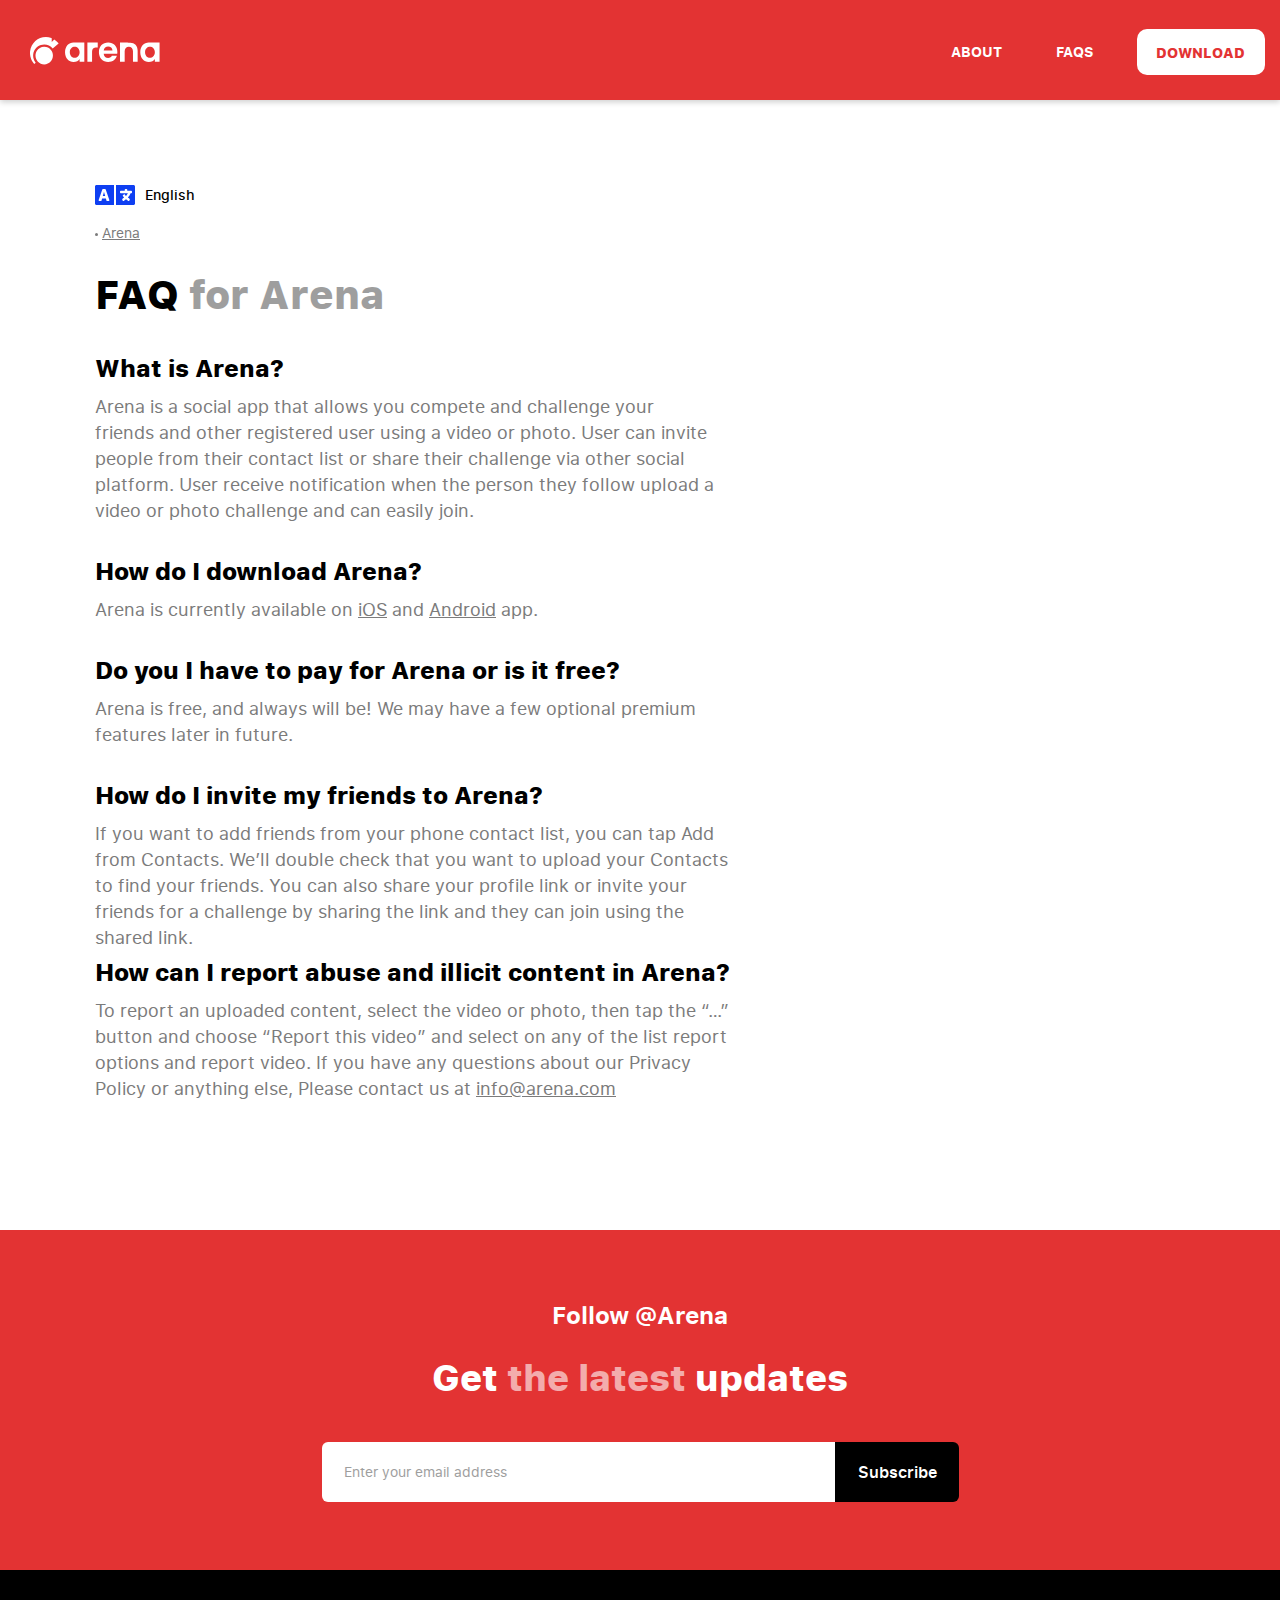
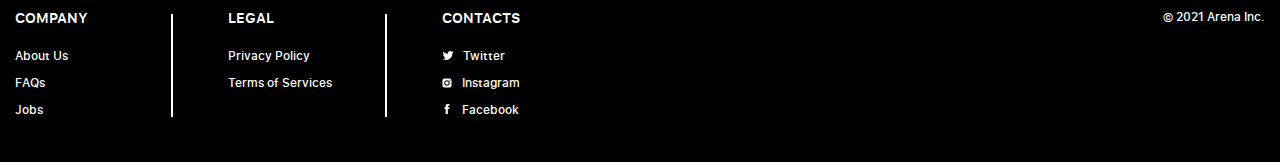
==== faqs_arena.html @ 38d225da "first commit" ====
<!doctype html>
<html lang="en-US">
<head>

	<meta charset="utf-8">
	<meta http-equiv="X-UA-Compatible" content="IE=edge">
	<meta name="viewport" content="width=device-width, initial-scale=1, shrink-to-fit=no">
    <title>FAQs | arena</title>
    
	<link rel="icon" type="image/jpg" href="images/logo.svg">
	<link href="css/bootstrap.css" rel="stylesheet" type="text/css">
	<link rel="stylesheet" href="https://maxcdn.bootstrapcdn.com/font-awesome/4.6.1/css/font-awesome.min.css">
	<link href="fonts/site-fonts/fontstyle.css" rel="stylesheet" type="text/css">
	<link href="css/style.css" rel="stylesheet" type="text/css">

	<!-- HTML5 Shim and Respond.js IE8 support of HTML5 elements and media queries -->
	<!-- WARNING: Respond.js doesn't work if you view the page via file://-->
  	<!--[if lt IE 9]>
  	<script src="https://oss.maxcdn.com/html5shiv/3.7.2/html5shiv.min.js"></script>
  	<script src="https://oss.maxcdn.com/respond/1.4.2/respond.min.js"></script>
  	<![endif]-->
    
</head>
  
  <body data-spy="scroll" data-target="#spy">
   <div class="home_page_wrapper about_arena_page_wrapper"> 
	<header>
        <div id="myHeader">  
        <div class="main_menubar">  
          <div class="container-fluid main_menubar_con"> 
            <div class="col-lg-2 col-md-2 col-sm-2 col-xs-12 logo_con">
				<a href="index.html" class="logo"></a>
            </div> 
              <div class="col-lg-4 col-md-4 col-sm-2 hidden-xs navbar_second_column_con text-center">
                 <ul class="main_menu">  
                <ul class="navbar-nav navbar-nav-explore">            
                  <li class="dropdown">
                  </li>
                </ul>   
                <ul class="navbar-nav navbar-nav-rankings">            
                  <li class="dropdown">
                    <ul class="dropdown-menu">  
                    </ul>
                  </li>
                </ul>  
              </ul>        
           </div> 
           <div class="col-lg-6 col-md-6 col-sm-8 hidden-xs navbar_third_column_con text-right">
             <ul class="main_menu"> 	 
              <li class="main_menu_sign_in_up_con">
                 <a href="about_arena.html" class="navbar_sign_in_btn">ABOUT</a>
              </li> 	 
              <li class="main_menu_sign_in_up_con">
                 <a href="faqs_arena.html" class="navbar_sign_in_btn">FAQS</a>
              </li>  
              <li class="main_menu_sign_in_up_con">
                 <a onclick="location.href='index.html#the_app_you_need_con'" href="#!" class="navbar_sign_up_btn"><button type="button">DOWNLOAD</button></a> 
              </li> 
            </ul>        
          </div>   
        </div>
       <div class="visible-xs mobile_menu">
         <div class="proj-menu-collapsed">
			 <div class="proj-bar">
				<a class="proj-menu-toggle"></a>
			 </div>
           <nav class="xsnavlist">
			<ul>  
              <div class="mobile_view_list_con">       
                <div class="mobile_view_list_with_no_dropdown_con"></div>  
                  <div class="mobile_view_list_with_no_dropdown_con" id="mobile_view_list_with_no_dropdown_get_log"> 
                     <li class="mobile_view_list_items"><a href="about_arena.html">ABOUT</a></li>  
                     <li class="mobile_view_list_items"><a href="faqs_arena.html">FAQS</a></li>  
                     <li class="mobile_view_list_items"><a onclick="location.href='index.html#the_app_you_need_con'" href="#!">DOWNLOAD</a></li>  
                  </div>   
                </div>
			  </ul>
		    </nav>
          </div>
         </div>
       </div>	    
     </div>
   </header>
          
    <section> 
       <div class="container faqs_con text-left"> 
		    <div class="creatfaqs_languages dropdown">     
               <div class="faqs_languages container">
                 <div class="faqs_languages_dropdown">
                  <img src="images/faqs-language-icon.svg" class="faqs_languages_caption">
                   <div class="faqs_languages_caption">English</div>
                   <div class="faqs_languages_list">
                     <div class="faqs_languages_item">English</div>
                     <div class="faqs_languages_item">Deutsch</div>
                     <div class="faqs_languages_item">Español</div>
                     <div class="faqs_languages_item">Français</div>
                     <div class="faqs_languages_item">Рyсский</div>
                     <div class="faqs_languages_item">Italiano</div>
                     <div class="faqs_languages_item">Português</div>
                   </div>
                 </div>
               </div>
            </div>  
		  <br><br> 
		 <a href="index.html" class="faqs_arena_text"><h6>Arena</h6></a> 
		 <h2>FAQ <span>for Arena</span></h2> 
		 <h3>What is Arena?</h3>
		 <h4>Arena is a social app that allows you compete and challenge your friends and other registered user using a video or photo. User can invite people from their contact list or share their challenge via other social platform. User receive notification when the person they follow upload a video or photo challenge and can easily join.</h4>
		 <h3>How do I download Arena?</h3>
		 <h4>Arena is currently available on <a href="#!">iOS</a> and <a href="#!">Android</a> app.</h4>
		 <h3>Do you I have to pay for Arena or is it free?</h3>
		 <h4>Arena is free, and always will be! We may have a few optional premium features later in future.</h4>
		 <h3>How do I invite my friends to Arena?</h3>
		 <h4>If you want to add friends from your phone contact list, you can tap Add from Contacts. We’ll double check that you want to upload your Contacts to find your friends. You can also share your profile link or invite your friends for a challenge by sharing the link and they can join using the shared link.</h4>
		 <h3>How can I report abuse and illicit content in Arena?</h3>
		 <h4>To report an uploaded content, select the video or photo, then tap the “…” button and choose “Report this video” and select on any of the list report options and report video. If you have any questions about our Privacy Policy or anything else, Please contact us at <a href="mailto:info@arena.com" target="_blank">info@arena.com</a></h4> 
      </div> 	 
   </section>  
	   
   <section> 
	  <div class="get_the_latest_main_con text-center">
		 <h4>Follow <a href="#!">@Arena</a></h4>
         <h2>Get <span>the latest</span> updates</h2>  
         <div class="hero">
           <div class="hero-inner"> 
             <div class="hero-text">
               <form class="hero-form">
                 <div class="hero-form-input">
                   <input class="hero-email-input" type="email" , placeholder="Enter your email address" required>
                   <input class="hero-form-submit" type="submit" , value="Subscribe">
                 </div>
               </form>
             </div> 
           </div>
         </div>	  
	  </div> 
    </section>
	    
	<footer>
       <div class="container-fluid footer_main_con">  
		  <div class="footer_sub_con1 col-lg-2 col-md-2 col-sm-2 col-xs-4">  
		      <h4>COMPANY</h4>     
              <ul>
                <li><a href="about_arena.html">About Us</a></li>
                <li><a href="faqs_arena.html">FAQs</a></li> 
                <li><a href="#!">Jobs</a></li> 
              </ul>  
          </div>
          <div class="footer_sub_con2 col-lg-2 col-md-2 col-sm-2 col-xs-4"> 
            <h4>LEGAL</h4> 
            <ul>
              <li><a href="#!">Privacy Policy</a></li>
              <li><a href="#!">Terms of Services</a></li>
            </ul>  
          </div>
          <div class="footer_sub_con3 col-lg-2 col-md-2 col-sm-2 col-xs-4"> 
            <h4>CONTACTS</h4>
            <ul>
              <li><a href="#!"><img src="images/footer-twitter-icon.svg"> Twitter</a></li>
              <li><a href="#!"><img src="images/footer-instagram-icon.svg">Instagram</a></li>
              <li><a href="#!"><img src="images/footer-facebook-icon.svg">Facebook</a></li>
            </ul>  
          </div>
          <div class="footer_sub_con4 col-lg-6 col-md-6 col-sm-6 col-xs-12"> 
            <h4>© 2021 Arena Inc.</h4>
          </div>
        </div>
      </footer> 
        
    </div>
    

	      <script src="js/jquery-1.11.1.min.js"></script>
	      <script src="js/bootstrap.min.js"></script>
          <script src="js/slick.min.js"></script>
	     
	  
	      <script type="text/javascript">
			  /*MOBILE VIEW MENU NAVBAR*/
			  
		          $(document).ready(function(){
			          $(function() {
				          var header = $(".main_menubar");
				          $(window).scroll(function() {
					          var scroll = $(window).scrollTop();
					          if (scroll >= 1) {
						          header.addClass("active");
					          } else {
						          header.removeClass("active");
					          }
				          });
			          });
			          $('body').scrollspy({ target: '#spy', offset:80});

			          $('.down_link').click(function(e){
				          e.preventDefault();
				          var anchor = $(this);
				          $('html, body').stop().animate({
					          scrollTop: $(anchor.attr('href')).offset().top-60
				          }, 600);
			          });
			          $('.push_link .close_push').click(function(e){
				          e.preventDefault();
				          $('.push_install').slideUp(0);
				          $('.head_contents').addClass('push_none');
			          });
			          $('.view_full').click(function(e){
				          e.preventDefault();
				          $('body').parent().addClass('active_web');
			          });
			          $(".proj-menu-toggle").click(function() {
				          $('.proj-menu-collapsed').toggleClass("proj-menu-expanded");
			          });
			          $('.mobile_menu li a[href*=#]:not([href=#])').click(function(e){
				          e.preventDefault();
				          $('.proj-menu-collapsed').removeClass("proj-menu-expanded");
				          $('.mobile_menu li').removeClass('active');
				          $(this).parent().addClass('active');
				          var var_href = $(this).attr('href');
				          var anchor = $(this);

			          });
			          $('.tab_heads li a.last').click(function(e){
				          e.preventDefault();
				          $('.tab_heads li a.first').trigger('click');
			          });
			          $('.tab_heads li a.comm').click(function(e){
				          e.preventDefault();
				          $('.tab_heads li, .tab_content_in').removeClass('active');
				          $(this).parent().addClass('active');
				          var var_href = $(this).attr('href');
				          var var_link = $(this).data('link');
				          $(var_link).addClass('active');
				          var anchor = $(this);
				          $('html, body').stop().animate({
					          scrollTop: $(anchor.attr('href')).offset().top-60
				          }, 600);
			          });
		          });
	         </script>
         
      
             <script>
               /*LANDING BODY PAGES SLIDE*/
    
                 $(function() {
                  $('a[href*=#]').on('click', function(e) {
                    e.preventDefault();
                    $('html, body').animate({ scrollTop: $($(this).attr('href')).offset().top}, 600, 'linear');
                  });
                });
             </script>       
	   
	  
	         <script>
			    /*TRACK LIVE IN EVENTS*/
			   
                window.onscroll = function() {myFunction()};
                var header = document.getElementById("myHeader");
                var sticky = header.offsetTop;

                function myFunction() {
                  if (window.pageYOffset > sticky) {
                    header.classList.add("sticky");
                  } else {
                    header.classList.remove("sticky");
                  }
                }
             </script>
    
	  
	         <script>
				/*NAVBAR ADD OR REMOVE ACTIVE CLASSES*/
				 
                  // remove all .active classes when clicked anywhere
                  hide = true;
                  $('body').on("click", function () {
                      if (hide) $('.dropdown,.dropdown-toggle_arrow_icon').removeClass('active');
                      hide = true;
                  });

                  // add and remove .active
                  $('body').on('click', '.dropdown,.dropdown-toggle_arrow_icon', function () {

                      var self = $(this);

                      if (self.hasClass('active')) {
                          $('.dropdown,.dropdown-toggle_arrow_icon').removeClass('active');
                          return true;
                      }

                      $('.dropdown,.dropdown-toggle_arrow_icon').removeClass('active');

                      self.toggleClass('active');
                      hide = false;
                  });
	         </script>
	   
	  
	  
	         <script>
		         /*NAVBAR DROPDOWN CONTENTS REMAINS VISIBLE AFTER CLICKED-ON*/
		  
		         $('.dropdown-menu li').on('click', false);

                 $('.dropdown-menu li a').click(function(event){
                     event.stopPropagation();
                 });
	         </script> 
	   
     
             <script>
                 /*FAQS LANGUAGES DROPDOWN*/
      
                 $(function() {
  
               $('.faqs_languages_dropdown >   .faqs_languages_caption').on('click', function() {
                      $(this).parent().toggleClass('open');
                    });
  
                    $('.faqs_languages_dropdown > .faqs_languages_list >   .faqs_languages_item').on('click', function() {
                      $('.faqs_languages_dropdown > .faqs_languages_list >   .faqs_languages_item').removeClass('selected');
                      $(this).addClass('selected').parent().parent().removeClass  ('open').children('.faqs_languages_caption').text(   $(this).text() );
                    });
  
                    $(document).on('keyup', function(evt) {
                      if ( (evt.keyCode || evt.which) === 27 ) {
                        $('.faqs_languages_dropdown').removeClass('open');
                      }
                    });
  
                    $(document).on('click', function(evt) {
                      if ( $(evt.target).closest(".faqs_languages_dropdown >   .faqs_languages_caption").length === 0 ) {
                        $('.faqs_languages_dropdown').removeClass('open');
                      }
                    });
  
                  }); 
              </script>      
     
  
  </body>
</html>
---- css/style.css ----
@font-face{
  font-family: 'SFProText';
  font-style:  normal;
  font-weight: 900;
  src: url("../fonts/sf-pro-text-heavy.woff2") format("woff2"),
       url("../fonts/sf-pro-text-heavy.woff") format("woff");
}

@font-face{
  font-family: 'SFProText';
  font-style:  normal;
  font-weight: bold;
  src: url("../fonts/sf-pro-text-bold.woff2") format("woff2"),
       url("../fonts/sf-pro-text-bold.woff") format("woff");
}

@font-face{
  font-family: 'SFProText';
  font-style:  normal;
  font-weight: 600;
  src: url("../fonts/sf-pro-text-semibold.woff2") format("woff2"),
       url("../fonts/sf-pro-text-semibold.woff") format("woff");
}

@font-face{
  font-family: 'SFProText';
  font-style:  normal;
  font-weight: normal;
  src: url("../fonts/sf-pro-text-regular.woff2") format("woff2"),
       url("../fonts/sf-pro-text-regular.woff") format("woff");
}

@font-face{
  font-family: 'SFProText';
  font-style:  normal;
  font-weight: 500;
  src: url("../fonts/sf-pro-text-medium.woff2") format("woff2"),
       url("../fonts/sf-pro-text-medium.woff") format("woff");
}


html, body{
  height: 100%;
  width: 100%;
  box-sizing: border-box;
}
.home_page_wrapper{
  overflow-x: hidden!important
}

::-webkit-selection {
  background-color:#000000;
  color:#ffffff;
}
::-ms-selection {
  background-color:#000000;
  color:#ffffff;
}
::-o-selection {
  background-color:#000000;
  color:#ffffff;
}
::-moz-selection {
  background-color:#000000;
  color:#ffffff;
}
::selection {
  background-color:#000000;
  color:#ffffff;
}


a, a:hover, a:focus {
  -webkit-text-decoration:none;
  -moz-text-decoration:none;
  -ms-text-decoration:none;
  -o-text-decoration:none;
  text-decoration:none;
  color:inherit;
}

button:focus, a:focus, .btn-primary:focus, .btn:active, .btn:active:focus {
  outline: none;
}

a.btn {
  display: inline-block;
  vertical-align: top;
}

header{
  position:relative;
  width: 100%;
  top: 0px;
  z-index: 999;
}

*:focus {
  outline: 0;
}

select, option, input, textarea{
  -webkit-appearance: none;
  -moz-appearance: none;
  -ms-appearance: none;
  -o-appearance: none;
  appearance: none;
}
@media (max-width:991px){
select, option, input, textarea, input::placeholder, input:focus{
  font-size: 16px!important;
}
}
 
.sticky {
  position: fixed;
  top: 0;
  width: 100%;
}

.navbar_maricon_com_is_open{
  width:100%!important;
  background-color: #2b5468; 
  margin-top:-10p;
  padding-top:10px;
  padding-bottom: 10px;
  padding-left: 15px;
  padding-right:15px;
  margin-left: auto!important;
  margin-right: auto!important;
  overflow: hidden!important;
}

.navbar_maricon_com_is_open h4{
  font-family: BRFirma;
  font-size: 10px;
  font-weight: bold;
  font-stretch: normal;
  font-style: normal;
  line-height: normal;
  letter-spacing: normal;
  color: #ffffff;
  text-align: center;
  margin-top: 0;
  margin-bottom: 0;
}

.navbar_maricon_com_is_open span{
  font-family: BRFirma;
  font-size: 10px;
  font-weight: bold;
  font-stretch: normal;
  font-style: normal;
  line-height: normal;
  letter-spacing: normal;
  text-align: center;
  color: #ffffff;
  padding: 4px;
  -webkit-border-radius: 3px;
  -moz-border-radius: 3px;
  -ms-border-radius: 3px;
  -o-border-radius: 3px;
  border-radius: 3px;
  background-color: #13bff4;
  margin-right:11px
}

.navbar_maricon_com_is_open a{
  font-family: BRFirma;
  font-size: 10px;
  font-weight: normal;
  font-stretch: normal;
  font-style: normal;
  line-height: normal;
  letter-spacing: normal;
  color: #ffffff;
  margin-left:10px;
  margin-right:7px;
}
.navbar_maricon_com_is_open img{
  margin-left:7px;
  margin-bottom:3px
}

.main_menubar{
  position:absolute;
  width: 100%; 
  height: 100px;
  padding: 27px 0 27px 0;
  -webkit-box-shadow: 0 2px 6px 0 rgba(0, 0, 0, 0.2);
  -moz-box-shadow: 0 2px 6px 0 rgba(0, 0, 0, 0.2);
  -ms-box-shadow: 0 2px 6px 0 rgba(0, 0, 0, 0.2);
  -o-box-shadow: 0 2px 6px 0 rgba(0, 0, 0, 0.2);
  box-shadow: 0 2px 6px 0 rgba(0, 0, 0, 0.2);
  background-color: #e33333;
  z-index: 99999!important
}

@media (min-width:1300px){
.main_menubar{
padding: 27px 60px 27px 60px;
}  
}

@media (max-width:767px){
.main_menubar{
  position:;
  height:65px;
  padding:11px 0 0 0;
}  
}

.main_menubar.active{
}

.main_menubar_con{
}

.main_menu > li {
  display:inline-block;
  vertical-align: middle;
}

.main_menu > li > a {
  display: inline-block;
  margin-left:50px;
  margin-top:2px;
  margin-right: 
}

@media (max-width:991px){
.main_menu > li > a {
  margin-left:14px;
}
}

.main_menu > li.active > a,
.main_menu > li > a:hover {
}

.active .main_menu > li.active > a,
.active .main_menu > li > a:hover {
}

.main_menu > li> a:hover {
}

.active .main_menu > li > a{
}

.active .main_menu > li.active > a{
  color:;
}

.logo_con{
  padding-top:3px;
}

@media (min-width:768px) and (max-width:991px){
.logo_con{
  margin-left:-0px;
  padding-top:1px
}   
}

@media (max-width:767px){
.logo_con{ 
}   
}

.logo_con h6{
  font-family: BRFirma;
  font-size: 21px;
  font-weight: 600;
  font-stretch: normal;
  font-style: normal;
  line-height: normal;
  letter-spacing: -0.5px;
  color: #ffffff;
  margin-left:32px;
  margin-top:0px
}
@media (max-width:767px){
.logo_con h6{ 
  margin-top:1px
}	
}

.logo{
  width: 26px;
  height: 24px;
  position: absolute;
  background-image: url(../images/logo.svg);
  background-position: center;
  -webkit-background-size:100%;
  -moz-background-size:100%;
  -ms-background-size:100%;
  -o-background-size:100%;
  background-size:100%;
  background-repeat: no-repeat;
  margin-top:5px
}

@media (max-width:767px){
.logo{
}   
}

.active .logo{
}

.main_menubar .navbar_second_column_con{
  padding-top:10px;
  left:80px
}

@media (max-width:991px){  
.main_menubar .navbar_second_column_con{
  margin-left: 105px;
  margin-top:22px;
}
}

.main_menubar .navbar_second_column_con ul {
  padding-left:0;
  margin-left:40px
}

.main_menubar .navbar_second_column_con ul li{
  font-family: BRFirma;
  font-size: 16px;
  font-weight: 500;
  font-stretch: normal;
  font-style: normal;
  line-height: normal;
  letter-spacing: normal;
  color: #ffffff;
  margin-left:50px;
  -webkit-transition: .2s ease-in-out;
  -moz-transition: .2s ease-in-out;
  -ms-transition: .2s ease-in-out;
  -o-transition: .2s ease-in-out;
  transition: .2s ease-in-out;
}
@media (max-width:1199px){ 
.main_menubar .navbar_second_column_con ul li{
  margin-left:40px
}
}
    
.main_menubar .navbar_second_column_con ul li a{
  margin-left: 0;
  -webkit-transition: .2s ease-in-out;
  -moz-transition: .2s ease-in-out;
  -ms-transition: .2s ease-in-out;
  -o-transition: .2s ease-in-out;
  transition: .2s ease-in-out;
}
.main_menubar .navbar_second_column_con ul li a:hover{
  color:#6fda45
}


@media (max-width:1199px){ 
.main_menubar .navbar_second_column_con .navbar_bashboard{
  margin-left:180px
}
}
@media (min-width:768px) and (max-width:991px){ 
.main_menubar .navbar_second_column_con .navbar_bashboard{
  display: none
}
}

@media (max-width:1199px){ 
.main_menubar .navbar_second_column_con .navbar_premium{
  z-index: 1	  
}
}
@media (min-width:768px) and (max-width:991px){ 
.main_menubar .navbar_second_column_con .navbar_premium{
  display: none
}
}

@media (max-width:991px){ 
.main_menubar .navbar_second_column_con ul li{
  margin-left:30px
}
    
.main_menubar .navbar_second_column_con .main_menu_about_con{
  margin-left:-5px
}
    
.main_menubar .navbar_second_column_con .main_menu_services_con{
  margin-left: 0px    
}
    
.main_menubar .navbar_second_column_con .main_menu_howitworks_con{
  margin-left: 0px;
  margin-top: -2px
}

.main_menubar .navbar_second_column_con .navbar-nav{
  margin-left: 255px        
}    
}

.main_menubar .navbar_second_column_con img{
  margin-left:4px;
}  

.main_menubar .navbar-nav{
  width:140px;
  position:absolute;
  list-style: none;
  font-size: 13px;
  font-weight: bold;
  font-stretch: normal;
  font-style: normal;
  line-height: normal;
  letter-spacing: 1px;
  color: #3c3f40;
  padding:0;
  right:485px;
  margin-top:-20px; 
}

@media (max-width:1199px){
.main_menubar .navbar-nav{
}
}

@media (max-width:991px){
.main_menubar .navbar-nav{
  right:140px;
  margin-top:-22px;
}
}

.main_menubar .navbar_second_column_con .navbar-nav-explore{
  z-index: 1;
  margin-left:7px;
}
@media (max-width:1199px){ 
.main_menubar .navbar_second_column_con .navbar-nav-explore{
  left:-45px;
}
}
@media (max-width:991px){ 
.main_menubar .navbar_second_column_con .navbar-nav-explore{
  left:-90px;
}
}

.main_menubar .dropdown:hover .dropdown-toggle{
  color:;
}

.main_menubar .navbar_second_column_con .navbar-nav-rankings{
  position: absolute;
  margin-right:-110px;
}
@media (max-width:1199px){ 
.main_menubar .navbar_second_column_con .navbar-nav-rankings{
  margin-right:-230px;
}
}
@media (max-width:991px){ 
.main_menubar .navbar_second_column_con .navbar-nav-rankings{
  width:117px;
  margin-right:80px;
  z-index: 1
}
}

.main_menubar .navbar-nav img{
  margin-left:7px;
  margin-top:-3px;
  -webkit-transition: .2s ease-in-out;
  -moz-transition: .2s ease-in-out;
  -ms-transition: .2s ease-in-out;
  -o-transition: .2s ease-in-out;
  transition: .2s ease-in-out;
}

main_menubar navbar-nav a:hover img, main_menubar navbar-nav dropdown:hover img{
  -webkit-transform: rotate(180deg);
  -moz-transform: rotate(180deg);
  -ms-transform: rotate(180deg);
  -o-transform: rotate(180deg);
  transform: rotate(180deg);
}

.active.dropdown img{
  -webkit-transform: rotate(180deg);
  -moz-transform: rotate(180deg);
  -ms-transform: rotate(180deg);
  -o-transform: rotate(180deg);
  transform: rotate(180deg);
} 
 
.active.dropdown  {
  color:#6fda45!important; 
}

.main_menubar .navbar-nav .dropdown-toggle{
  list-style: none;
  display:inline-block;
  padding: 0;
}

.main_menubar .navbar-nav .dropdown:hover{
}

.main_menubar .navbar-nav .dropdown-menu{
  width:206px;
  height:auto; 
  padding-top:0px;
  padding-bottom:0px;
  list-style: none;
  top:43px;
  left: -69px;
  -webkit-box-shadow: 0 3px 6px 0 rgba(0, 0, 0, 0.15);
  -moz-box-shadow: 0 3px 6px 0 rgba(0, 0, 0, 0.15);
  -ms-box-shadow: 0 3px 6px 0 rgba(0, 0, 0, 0.15);
  -o-box-shadow: 0 3px 6px 0 rgba(0, 0, 0, 0.15);
  box-shadow: 0 3px 6px 0 rgba(0, 0, 0, 0.15);
  background-color: #ffffff;
  border: 0;
}
@media (min-width:768px) and (max-width:991px){
.main_menubar .navbar-nav .dropdown-menu{
  top:45px;
}	
}
.main_menubar .navbar-nav .dropdown-menu h4{
  width:100%;
  -webkit-opacity: 0.3;
  -moz-opacity: 0.3;
  -ms-opacity: 0.3;
  -o-opacity: 0.3;
  opacity: 0.3;
  font-family: ApercuPro;
  font-size: 14px;
  font-weight: 500;
  font-stretch: normal;
  font-style: normal;
  line-height: normal;
  letter-spacing: normal;
  color: #000000;
  margin-top:0;
  margin-bottom:8px;
  padding-left:11px;
  padding-right:11px;
}

.main_menubar .navbar-nav .dropdown-menu li{
  font-family: BRFirma;
  font-size: 14px;
  font-weight: 500;
  font-stretch: normal;
  font-style: normal;
  line-height: normal;
  letter-spacing: normal;
  color: #222222;
  text-align: left;
  -webkit-transition: .2s ease-in-out;
  -moz-transition: .2s ease-in-out;
  -ms-transition: .2s ease-in-out;
  -o-transition: .2s ease-in-out;
  transition: .2s ease-in-out;
  margin-left: 0;
  padding-top: 15px;
  padding-bottom: 15px;
  padding-left:030px;
  padding-right:11px;
}
.main_menubar .navbar-nav .dropdown-menu li:nth-of-type(1){
  padding-top:25px;
}
.main_menubar .navbar-nav .dropdown-menu li:last-child{
  padding-bottom:25px
}

.main_menubar .navbar-nav .dropdown-menu li a{
  width:0;
  -webkit-transition: .2s ease-in-out;
  -moz-transition: .2s ease-in-out;
  -ms-transition: .2s ease-in-out;
  -o-transition: .2s ease-in-out;
  transition: .2s ease-in-out;
  padding: 0;
}

.main_menubar .navbar-nav .dropdown-menu li a:hover{
  background-color:transparent;
}

.main_menubar .navbar_dropdown_menu_list_item{
  -webkit-transition: .2s ease-in-out;
  -moz-transition: .2s ease-in-out;
  -ms-transition: .2s ease-in-out;
  -o-transition: .2s ease-in-out;
  transition: .2s ease-in-out;  
}

.main_menubar .navbar_dropdown_menu_list_item:hover{
  color:#36a000!important;
}

.main_menubar .navbar-nav .dropdown-menu span{
  content: '';
  display: inline-block;
  width:4px;
  height: 4px;
  border:none; 
  background-color:transparent;
  -webkit-border-radius: 50%;
  -moz-border-radius: 50%;
  -ms-border-radius: 50%;
  -o-border-radius: 50%;
  border-radius: 50%;
  margin-right:14px;
  margin-bottom:3px;
}

.main_menubar .navbar_dropdown_menu_list_item:hover span{
  background-color:transparent;
  border: none;
}

.main_menubar .navbar-nav .dropdown-menu:before, .main_menubar .navbar-nav .dropdown-menu:after{
}

.main_menubar .dropdown-menu:before{
  left:410px;
} 

.main_menubar .dropdown-menu:after{
  right:410px;
}

.main_menubar .dropdown-menu:hover:before, .main_menubar .dropdown-menu:hover:after{
  width:50%;
}

.main_menubar .navbar_third_column_con{
  padding: 0;
}
@media (min-width:992px) and (max-width:1199px){
.main_menubar .navbar_third_column_con{
  width:;
  float: right
}
}

@media (max-width:991px){
.main_menubar .navbar_third_column_con{
  margin-left:20px;
  margin-top:-45px;
  float: right;
}
}

.main_menubar .navbar_third_column_con li:nth-of-type(1){
  margin-right:0px
}
@media (max-width:991px){
.main_menubar .navbar_third_column_con li:nth-of-type(1){
  margin-right:30px
}	
}

.main_menubar .navbar_third_column_con li:nth-of-type(2){
  margin-right:20px
}
@media (max-width:991px){
.main_menubar .navbar_third_column_con li:nth-of-type(2){
  margin-right:50px
}	
}

.main_menubar .navbar_third_column_con li a{
  font-family: SFProText;
  font-size: 14px;
  font-weight: bold;
  font-stretch: normal;
  font-style: normal;
  line-height: normal;
  letter-spacing: normal;
  text-align: center;
  color: #ffffff;
}

.main_menubar .navbar_third_column_con .navbar_sign_in_btn button{
  width: 82px;
  height: 37px;
  padding:0;
  -webkit-border-radius: 4px;
  -moz-border-radius: 4px;
  -ms-border-radius: 4px;
  -o-border-radius: 4px;
  border-radius: 4px;
  border: 0;
  -webkit-box-shadow: 0 1px 4px 0 rgba(0, 0, 0, 0.1);
  -moz-box-shadow: 0 1px 4px 0 rgba(0, 0, 0, 0.1);
  -ms-box-shadow: 0 1px 4px 0 rgba(0, 0, 0, 0.1);
  -o-box-shadow: 0 1px 4px 0 rgba(0, 0, 0, 0.1);
  box-shadow: 0 1px 4px 0 rgba(0, 0, 0, 0.1);
  background-color: #2b5468;
  font-family: BRFirma;
  font-size: 15px;
  font-weight: 600;
  font-stretch: normal;
  font-style: normal;
  line-height: normal;
  letter-spacing: normal;
  text-align: center;
  color: #ffffff; 
  -webkit-transition: .3s ease-in-out;
  -moz-transition: .3s ease-in-out;
  -ms-transition: .3s ease-in-out;
  -o-transition: .3s ease-in-out;
  transition: .3s ease-in-out; 
}

.main_menubar .navbar_third_column_con .navbar_sign_in_btn button:hover{
  background-color: #ffffff;
  color: #36a000; 
}

@media (min-width:992px) and (max-width:1199px){
.main_menubar .navbar_third_column_con .navbar_sign_in_btn button{
  position: absolute;
  left:50px;
  margin-top:-23px;
}	
}
@media (max-width:991px){
.main_menubar .navbar_third_column_con .navbar_sign_in_btn button{
  position: absolute;
  left:20px;
  margin-top:-13px;
}	
}

.main_menubar .navbar_third_column_con .navbar_sign_up_btn button{
  width: 128px;
  height: 46px;
  padding:0;
  -webkit-border-radius:10px;
  -moz-border-radius:10px;
  -ms-border-radius:10px;
  -o-border-radius:10px;
  border-radius:10px;
  border: 0;
  background-color: #ffffff;
  font-family: SFProText;
  font-size: 14px;
  font-weight: 900;
  font-stretch: normal;
  font-style: normal;
  line-height: normal;
  letter-spacing: normal;
  text-align: center;
  color: #e33333;
  margin-left:-30px;
  -webkit-transition: .3s ease-in-out;
  -moz-transition: .3s ease-in-out;
  -ms-transition: .3s ease-in-out;
  -o-transition: .3s ease-in-out;
  transition: .3s ease-in-out; 
}

.main_menubar .navbar_third_column_con .navbar_sign_up_btn button:hover{
  background-color:;
  color:
}

@media (min-width:992px) and (max-width:1199px){
.main_menubar .navbar_third_column_con .navbar_sign_up_btn button{
 margin-right:10px	
}
}
@media (max-width:991px){
.main_menubar .navbar_third_column_con .navbar_sign_up_btn button{
  position: ;
  margin-left:
}	
}

.b-a,
.proj-bar,
.proj-bar:before,
.proj-bar:after {
  content: "";
  position: absolute;
  right: 0;
  height: 3px;
  width: 30px;
  -webkit-border-radius: 15px;
  -moz-border-radius: 15px;
  -ms-border-radius: 15px;
  -o-border-radius: 15px;
  border-radius: 15px;
  display: block;
  background-color: #ffffff;
  cursor: pointer
}

.active .b-a,
.active .proj-bar,
.active .proj-bar:before,
.active .proj-bar:after {
 background-color:#ffffff;
 cursor: pointer
}

.proj-menu-expanded .b-a,
.proj-menu-expanded .proj-bar,
.proj-menu-expanded .proj-bar:before,
.proj-menu-expanded .proj-bar:after {
  background-color:#000000;
}

.active .proj-menu-expanded .b-a,
.active .proj-menu-expanded .proj-bar,
.active .proj-menu-expanded .proj-bar:before,
.active .proj-menu-expanded .proj-bar:after {
  background-color:#000000;
}

.proj-menu-collapsed .mobile_view_list_con{
  position:absolute;
  overflow: scroll; 
  top:0;
  left: 0;
  right: 0;
  bottom: 0;
  padding-left:30px;
  padding-top:0px;
  padding-bottom:30px;
}

.proj-menu-collapsed {
  position: absolute;
  top: 0;
  left: 0;
  right: 0;
  bottom: 0;
  margin: 0 auto;
  height:100%;
  width: 100%;
  z-index:999;
  cursor: pointer;
  margin-top:0!important;
}

.mobile_menu {
  position: absolute;
  right:5px;
  top:8px;
}

.proj-menu-collapsed ul {
  list-style: none;
  padding: 0;
  position: fixed;
  left: 0;
  right: 0;
  margin: 0 auto;
  -webkit-opacity: 0;
  -moz-opacity: 0;
  -ms-opacity: 0;
  -o-opacity: 0;
  opacity: 0;
  top:;
  display: table-cell;
  vertical-align: middle;
}

.proj-menu-collapsed nav {
  display: table;
  width: 100%;
  height:60;
  padding-left:30p;
  padding-top:50px;
}
  
.proj-bar {
  position: absolute;
  right: 30px;
  top: 25px;
  z-index: 999;
}
   
.proj-bar a.proj-menu-toggle {
  position:absolute;
  right:-1px;
  top: -21px;
  width: 34px;
  height:29px;
  z-index: 999;
}

.proj-bar:before {
  top: -8px;
}

.proj-bar:after {
  top: 8px;
}
.b-a-proj-expanded,
.proj-menu-expanded .proj-bar:before,
.proj-menu-expanded .proj-bar:after {
  top: 0
}

.proj-menu-expanded {
  text-align:left;
  width:100%;
  height:100vh;
  -webkit-box-shadow: 0 5px 30px 0 rgba(0, 0, 0, 0.15);
  -moz-box-shadow: 0 5px 30px 0 rgba(0, 0, 0, 0.15);
  -ms-box-shadow: 0 5px 30px 0 rgba(0, 0, 0, 0.15);
  -o-box-shadow: 0 5px 30px 0 rgba(0, 0, 0, 0.15);
  box-shadow: 0 5px 30px 0 rgba(0, 0, 0, 0.15);
  background-color: #ffffff;
  position: fixed;
  cursor:default;
  left: 0;
  right: 0;
  top:0;
  bottom:0;	
  margin-top:px;
}
  
.proj-menu-expanded ul {
  position: relative;
  z-index: 2;
  -webkit-opacity: 1;
  -moz-opacity: 1;
  -ms-opacity: 1;
  -o-opacity: 1;
  opacity: 1;
  top: 0;
} 
  
.proj-menu-expanded a {
  -webkit-text-decoration: none;
  -moz-text-decoration: none;
  -ms-text-decoration: none;
  -o-text-decoration: none;
  text-decoration: none;
  font-size: 18px;
  font-weight: 700;
  padding: 3px 0;
  margin: 10px 0;
  display: inline-block;
  vertical-align: top;
  color: #000000;
} 

.proj-menu-expanded ul a:hover,
.proj-menu-expanded ul .active a {
  color:;
}

.proj-menu-expanded ul a:hover,
.proj-menu-expanded ul .active a:hover {
  color:#e33333!important;
}

.proj-menu-expanded ul .social a {
  margin: 0 8px;
}

.proj-menu-expanded .proj-bar {
  background-color: transparent !important;
}

.proj-menu-expanded .proj-bar:before {
  -webkit-transform: rotate(45deg);
  -moz-transform: rotate(45deg);
  -ms-transform: rotate(45deg);
  -o-transform: rotate(45deg);
  transform: rotate(45deg);
}

.proj-menu-expanded .proj-bar:after {
  -webkit-transform: rotate(-45deg);
  -moz-transform: rotate(-45deg);
  -ms-transform: rotate(-45deg);
  -o-transform: rotate(-45deg);
  transform: rotate(-45deg);
}

.xs_li{
  padding-left:30px
}

.xsnavlist{
  width:100%;
  height: 100%;
}

.xsnavlist li p{
}

.xsnavlist .xs_collapse_explore{
}
  
.xsnavlist .xs_collapse_explore a, .xs_collapse_rankings a{
  cursor: pointer
}

.xs_collapse_rankings{
  margin-top:-5px;
}

.xsnavlist .care_options_text{
  font-family: SFProText;
  font-size: 14px;
  font-weight: bold;
  font-stretch: normal;
  font-style: normal;
  line-height: normal;
  letter-spacing: normal;
  text-align: center;
  color: #ffffff;
  margin-bottom:0;
  -webkit-transition: .3s ease-in-out;
  -moz-transition: .3s ease-in-out;
  -ms-transition: .3s ease-in-out;
  -o-transition: .3s ease-in-out;
  transition: .3s ease-in-out;
} 
.xsnavlist .care_options_text:hover{
  color:#6fda45;
}  

.xsnavlist li a{
  font-family: SFProText;
  font-size: 14px;
  font-weight: bold;
  font-stretch: normal;
  font-style: normal;
  line-height: normal;
  letter-spacing: normal;
  text-align: center;
  color: #ffffff;
}

.mobile_view_list_with_no_dropdown_con{
}

.mobile_view_list_with_no_dropdown_con .mobile_view_list_items a{
  font-family: SFProText;
  font-size: 14px;
  font-weight: bold;
  font-stretch: normal;
  font-style: normal;
  line-height: normal;
  letter-spacing: normal;
  text-align: center;
  color: #000000;
  margin-bottom:13px;  
}

/*===================END OF HEADER & NAVBAR SECTION===================*/





/*===================BEGINNING OF HERO SECTION===================*/

.hero_img {
  position: relative;
  width:100%!important;
  height:643px;
  background-image:;
  background-position:center right;
  background-repeat: no-repeat;
  -webkit-background-size:cover;
  -moz-background-size:cover;
  -ms-background-size:cover;
  -o-background-size:cover;
  background-size:cover;
  padding-top:;
  margin-top:100px;
  background-color:#ffffff;
}
@media(max-width:767px){
.hero_img {
  margin-top:65px;
}
}


.hero_img .hero_img_content1{
  height: 650px;
  background-color: #ffd14c;	
}
@media(max-width:767px){
.hero_img .hero_img_content1{
  height:350px;
}	
}
@media(max-width:359px){
.hero_img .hero_img_content1{
  height:400px;
}	
}


.hero_img .hero_img_content1 div{
  position: absolute; 
  top: 50%;
  left: 50%;
  -webkit-transform: translate(-50%, -50%);
  -moz-transform: translate(-50%, -50%);
  -ms-transform: translate(-50%, -50%);
  -o-transform: translate(-50%, -50%);
  transform: translate(-50%, -50%);
} 
@media(max-width:800px){
.hero_img .hero_img_content1 div{
  position:relative; 
  top:22%;
  left:0;
  right:0;
  -webkit-transform:none;
  -moz-transform:none;
  -ms-transform:none;
  -o-transform:none;
  transform:none;
  padding-left:5px;
  padding-right:5px
}
}
@media(max-width:767px){
.hero_img .hero_img_content1 div{
  padding-left:10px;
  padding-right:10px
}
}
@media(max-width:586px){
.hero_img .hero_img_content1 div{
  top:25%;
}
}
@media(max-width:450px){
.hero_img .hero_img_content1 div{
  top:18%;
}
}
@media(max-width:359px){
.hero_img .hero_img_content1 div{
  top:15%;
}
}

.hero_img h2{ 
  width: 275px;
  height:auto;
  font-family: SFProText;
  font-size: 48px;
  font-weight: 900;
  font-stretch: normal;
  font-style: normal;
  line-height: normal;
  letter-spacing: normal;
  color: #000000;
  text-align: left;
  margin-top:0;
  margin-bottom:40px
}
@media(max-width:767px){
.hero_img h2{ 
  width:500px;
  height:auto;
  font-size:40px;
  text-align:center;
  margin-bottom:20px;
  margin-left: auto;
  margin-right: auto
}
}
@media(max-width:586px){
.hero_img h2{ 
  width:400px;
  font-size:35px;
}
}
@media(max-width:450px){
.hero_img h2{ 
  width:302px;
  font-size:35px;
}
}
@media(max-width:359px){
.hero_img h2{ 
  width:250px;
}
}
.hero_img h2 span{
  color: #9f853b
} 

@media(max-width:767px){
.hero_img .hero_img_content1 .hero_sec_download_anchor{
  display: table;
  margin-left: auto;
  margin-right: auto
} 
}

.hero_img .hero_img_content1 .hero_sec_download_btn{
  width: 128px;
  height: 46px; 
  padding:0;
  -webkit-border-radius: 10px;
  -moz-border-radius: 10px;
  -ms-border-radius: 10px;
  -o-border-radius: 10px;
  border-radius: 10px;
  background-color: #e33333;
  font-family: SFProText;
  font-size: 14px;
  font-weight: 900;
  font-stretch: normal;
  font-style: normal;
  line-height: normal;
  letter-spacing: normal;
  text-align: center;
  color: #fffefe;
  border: 0;
} 

.hero_img .hero_img_content2{
  position: relative;
  height: 650px;
  background-color: #e33333;
}
@media(max-width:767px){
.hero_img .hero_img_content2{
  height:300px;
}
}

.hero_img img{
  position:absolute;
  top: 50%;
  left: 50%;
  -webkit-transform: translate(-50%, -50%);
  -moz-transform: translate(-50%, -50%);
  -ms-transform: translate(-50%, -50%);
  -o-transform: translate(-50%, -50%);
  transform: translate(-50%, -50%);
} 

/*===================END OF HERO SECTION===================*/

 



/*===================BEGINNING OF TRENDING ANNOUNCEMENT VIDEO SECTION===================*/

.trending_announce_main_con{
  position: relative;
  margin-top:100px;
  margin-bottom:98px
}
@media(min-width:768px) and (max-width:991px){
.trending_announce_main_con{
  padding-left: 0;
  padding-right:100px;
  margin-bottom:180px
}	
}
@media(max-width:767px){
.trending_announce_main_con{
  margin-bottom:180px
}	
}
@media(max-width:359px){
.trending_announce_main_con{
  margin-top: 150px
}	
}

@media(max-width:767px){
.trending_announce_main_con .trending_announce_content1{
  display:inline;
  text-align: center
}
}

.trending_announce_main_con .trending_announce_inner_con1{
}
 

.trending_announce_main_con .trending_announce_inner_con1 .trending_text_con{
  display: inline-block;
  width: 186px;
  height: 56px;
  -webkit-border-radius: 3px;
  -moz-border-radius: 3px;
  -ms-border-radius: 3px;
  -o-border-radius: 3px;
  border-radius: 3px;
  background-color: #f6f6f6;
  padding-left:20px;
  padding-right:20px;
  padding-top:5px
}

.trending_announce_main_con .trending_announce_inner_con1 .trending_text_con img{
  display:inline-block;
  margin-right:20px;
  margin-bottom:10px
}

.trending_announce_main_con .trending_announce_inner_con1 .trending_text_con h2{
  display:inline-block;
  font-family: SFProText;
  font-size: 24px;
  font-weight: bold;
  font-stretch: normal;
  font-style: normal;
  line-height: normal;
  letter-spacing: normal;
  color: #e33333;
  margin-top:5px
}

.trending_announce_main_con .trending_announce_inner_con1 .announcement_text_con{
  display: inline-block;
  margin-top:16px;
  padding-left:15px
}

.trending_announce_main_con .trending_announce_inner_con1 .announcement_text_con img{
  display:inline-block;
  margin-right:20px;
  margin-bottom:10px
}

.trending_announce_main_con .trending_announce_inner_con1 .announcement_text_con h2{
  display:inline-block;
  font-family: SFProText;
  font-size: 24px;
  font-weight: bold;
  font-stretch: normal;
  font-style: normal;
  line-height: normal;
  letter-spacing: normal;
  color: #000000;
  margin-top:5px
}
 
.trending_announce_main_con .trending_announce_inner_con1 li{ 
  position: relative;
  list-style: none;
}
.trending_announce_main_con .trending_announce_inner_con1 li:nth-of-type(1){ 
  margin-bottom:20px
}

.trending_announce_main_con .trending_announce_inner_con1 li:nth-of-type(2){  
}
 
.trending_announce_main_con .trending_announce_inner_con1 li svg,.trending_announce_main_con .trending_announce_inner_con1 li path{ 
  display: inline-block;
  margin-right:20px;
  margin-bottom:-2px;
  background-color:; 
  stroke: none;
  fill:#000000;
  stroke-width:1; 
}

.trending_announce_main_con .trending_announce_inner_con1 li.active svg,.trending_announce_main_con .trending_announce_inner_con1 li.active path{
  stroke:none;
  stroke-width:.1;
  fill:#e33333	
}
  
.trending_announce_main_con .trending_announce_inner_con1 li:nth-of-type(1) img{ 
  width: 18px;
  height: 24px;
  margin-top:5px;
}

.trending_announce_main_con .trending_announce_inner_con1 li:nth-of-type(2) img{ 
  width:24px;
  height: 24px;
  margin-top:5px;
}

.trending_announce_main_con .trending_announce_inner_con1 li span{ 
  display:inline-block;
  font-family: SFProText;
  font-size: 24px;
  font-weight: bold;
  font-stretch: normal;
  font-style: normal;
  line-height: normal;
  letter-spacing: normal;
  color: #000000;
  cursor:pointer;
  margin-top:5px;
  margin-top:0;
  margin-left:-20px
}

.trending_announce_main_con .trending_announce_inner_con1 li.active span{
  color: #e33333; 
  -webkit-animation: fade_live_stats-contents 1s forwards;
  animation: fade_live_stats-contents 1s forwards;
}

.trending_announce_main_con .trending_announce_inner_con1 li.active:nth-of-type(1)::before{
  position: absolute;
  width:186px;
  height: 56px; 
}

.trending_announce_main_con .trending_announce_inner_con1 li.active:nth-of-type(2)::before{
  position: absolute;
  width: 265px;
  height: 56px;
}
.trending_announce_main_con .trending_announce_inner_con1 li.active::before{
  display: inline;
  content: ''; 
  padding: 11px 20px 16px 14px;
  border-radius: 3px;
  background-color: #f6f6f6;
  text-align: center; 
  cursor: pointer;
  z-index: -1;
  margin-left:-40px;
  margin-top:-12px;
  cursor: pointer!important;
  -webkit-animation: fade_live_stats-contents .5s forwards;
  animation: fade_live_stats-contents .5s forwards;
}

@keyframes fade_live_stats-contents {
    0% {opacity: 0;}
    100% {opacity: 1;}
}
@-webkit-keyframes fade_live_stats-contents {
    0% {opacity: 0;}
    100% {opacity: 1;}
}
@-moz-keyframes fade_live_stats-contents {
    0% {opacity: 0;}
    100% {opacity: 1;}
}
@-ms-keyframes fade_live_stats-contents {
    0% {opacity: 0;}
    100% {opacity: 1;}
}

@-o-keyframes fade_live_stats-contents {
    0% {opacity: 0;}
    100% {opacity: 1;}
} 

.trending_announce_main_con .trending_announce_inner_con1 h3{
  width: 317px;
  height: 48px;
  font-family: SFProText;
  font-size: 16px;
  font-weight: normal;
  font-stretch: normal;
  font-style: normal;
  line-height: 1.5;
  letter-spacing: normal;
  color: #9e9e9e;
  margin-top:55px;
  margin-bottom:25px
}
@media(max-width:767px){
.trending_announce_main_con .trending_announce_inner_con1 h3{
  width:100%;
  height:auto;
  text-align: center;
  margin-top:50px;
  margin-bottom:10px
}
}

.trending_announce_main_con .trending_announce_inner_con1 a img{
  width: 125px;
  height: 46px;
}
@media(max-width:330px){
.trending_announce_main_con .trending_announce_inner_con1 a img{
  width: 110px; 
}
}
@media(max-width:299px){
.trending_announce_main_con .trending_announce_inner_con1 a img{
  width:100px; 
}
}
	
.trending_announce_main_con .trending_announce_inner_con1 a:nth-of-type(1){
  width: 125px;
  height: 46px;
  margin-right:30px
}

.trending_announce_main_con .trending_announce_inner_con1 a:nth-of-type(2){
  margin-right:0px;
  margin-left:-15px
}
 
.trending_announce_main_con .trending_announce_inner_con1 div{
  margin-top:35px
}
@media(max-width:767px){
.trending_announce_main_con .trending_announce_inner_con1 div{
  display:block;
  text-align: left
}
}

.trending_announce_main_con .trending_announce_inner_con1 div::before{
  display: inline-block;
  content: '';
  width: 317px;
  height:0.5px;
  border: solid 0.5px #e5e9ec;
  margin-bottom:20px
}
@media(max-width:767px){
.trending_announce_main_con .trending_announce_inner_con1 div::before{
  width:100%; 
}	
}

.trending_announce_main_con .trending_announce_inner_con1 h4{
  font-family: SFProText;
  font-size: 14px;
  font-weight: 600;
  font-stretch: normal;
  font-style: normal;
  line-height: normal;
  letter-spacing: normal;
  color: #7b7b7b;
  margin-top:0;
  margin-bottom:22px
} 

.trending_announce_main_con .trending_announce_inner_con1 div img{
  display: inline-block;
  width: 50px;
  height: 50px;
  margin-right:13px;
  margin-top:12px
}
 
.trending_announce_main_con .trending_announce_inner_con1 h5{
  display: inline-block;
  font-family: SFProText;
  font-size: 16px;
  font-weight: 600;
  font-stretch: normal;
  font-style: normal;
  line-height: normal;
  letter-spacing: normal;
  color: #000000;
  margin-top:0px;
  margin-bottom:4px;
}

.trending_announce_main_con .trending_announce_inner_con1 h6{
  display:;
  font-family: SFProText;
  font-size: 12px;
  font-weight: normal;
  font-stretch: normal;
  font-style: normal;
  line-height: normal;
  letter-spacing: normal;
  color: #000000;
  margin-top:-23px;
  margin-left:65px;
  margin-bottom:12px
}

.trending_announce_main_con .trending_announce_inner_con1 div a p{
  display: inline-block;
  font-family: SFProText;
  font-size: 14px;
  font-weight: 600;
  font-stretch: normal;
  font-style: normal;
  line-height: normal;
  letter-spacing: normal;
  color: #e33333;
  margin-top:10px
}
.trending_announce_main_con .trending_announce_inner_con1 div a img{
  width: 21px;
  height: 6px;
  margin-right:1px;
  margin-top:1px
}

.trending_announce_main_con .trending_announce_inner_con1 div:nth-of-type(1) a{
  margin-left:16px
}

.trending_announce_main_con .trending_announce_content2{
}
@media(max-width:767px){
.trending_announce_main_con .trending_announce_content2{
  padding-left:150px
}	
}
@media(max-width:720px){
.trending_announce_main_con .trending_announce_content2{
  padding-left:130px
}	
}
@media(max-width:680px){
.trending_announce_main_con .trending_announce_content2{
  padding-left:110px
}	
}
@media(max-width:620px){
.trending_announce_main_con .trending_announce_content2{
  padding-left:90px
}	
}
@media(max-width:590px){
.trending_announce_main_con .trending_announce_content2{
  padding-left:70px
}	
}
@media(max-width:550px){
.trending_announce_main_con .trending_announce_content2{
  padding-left:50px
}	
}
@media(max-width:520px){
.trending_announce_main_con .trending_announce_content2{
  padding-left:30px
}	
}
@media(max-width:499px){
.trending_announce_main_con .trending_announce_content2{
  padding-left:10px
}	
}
@media(max-width:450px){
.trending_announce_main_con .trending_announce_content2{
  padding-left:70px
}	
}
@media(max-width:430px){
.trending_announce_main_con .trending_announce_content2{
  padding-left:60px
}	
}
@media(max-width:415px){
.trending_announce_main_con .trending_announce_content2{
  padding-left:50px
}	
}
@media(max-width:400px){
.trending_announce_main_con .trending_announce_content2{
  padding-left:40px
}	
}
@media(max-width:390px){
.trending_announce_main_con .trending_announce_content2{
  padding-left:37px
}	
}
@media(max-width:386px){
.trending_announce_main_con .trending_announce_content2{
  padding-left:30px
}	
}
@media(max-width:380px){
.trending_announce_main_con .trending_announce_content2{
  padding-left:20px
}	
}
@media(min-width:375px) and (max-width:375px){
.trending_announce_main_con .trending_announce_content2{
  padding-left:30px
}	
}
@media(max-width:370px){
.trending_announce_main_con .trending_announce_content2{
  padding-left:10px
}	
}
@media(min-width:360px) and (max-width:360px){
.trending_announce_main_con .trending_announce_content2{
  padding-left:22px
}	
}
@media(max-width:340px){
.trending_announce_main_con .trending_announce_content2{
  padding-left:0px
}	
}

.trending_announce_main_con .trending_announce_content2 .trending_announce_inner_con2{
  width: 384px;
  height: 661px;
  background-image:url(../images/video-ipad-air-frame.png);
  background-position:center;
  background-repeat: no-repeat;
  -webkit-background-size:cover;
  -moz-background-size:cover;
  -ms-background-size:cover;
  -o-background-size:cover;
  background-size:cover;
  margin-top:40px;
  padding-top:1px
}
@media(max-width:450px){
.trending_announce_main_con .trending_announce_content2 .trending_announce_inner_con2{
  width:280px;
  height:auto;
  -webkit-background-size:contain;
  -moz-background-size:contain;
  -ms-background-size:contain;
  -o-background-size:contain;
  background-size:contain;
  margin-top:40px;
  padding-top:1px
}	
}

.trending_announce_main_con .trending_announce_content2 .trending_announce_inner_con2 span{
  position: absolute;
  margin-left:37px;
  margin-top:47px
}
@media(max-width:450px){
.trending_announce_main_con .trending_announce_content2 .trending_announce_inner_con2 span{
  margin-top:37px
}
}

.trending_announce_main_con .trending_announce_content2 .trending_announce_inner_con2 span h5{
  display: inline-block;
  width: 58px;
  height:22px;
  padding: 2px 5px;
  -webkit-opacity: 0.4;
  -moz-opacity: 0.4;
  -ms-opacity: 0.4;
  -o-opacity: 0.4;
  opacity: 0.4;
  -webkit-border-radius: 100px 0 0 100px;
  -moz-border-radius: 100px 0 0 100px;
  -ms-border-radius: 100px 0 0 100px;
  -o-border-radius: 100px 0 0 100px;
  border-radius: 100px 0 0 100px;
  background-color: #000000;
  font-family: SFProText;
  font-size: 12px;
  font-weight: 600;
  font-stretch: normal;
  font-style: normal;
  line-height: normal;
  letter-spacing: -0.5px;
  text-align: center;
  color: #ffffff;
  margin-right:-3px
}

.trending_announce_main_con .trending_announce_content2 .trending_announce_inner_con2 span h6{
  display: inline-block;
  width: 58px;
  height:22px;
  padding: 2px 5px;
  -webkit-opacity: 0.4;
  -moz-opacity: 0.4;
  -ms-opacity: 0.4;
  -o-opacity: 0.4;
  opacity: 0.4;
  -webkit-border-radius:0 100px 100px 0;
  -moz-border-radius:0 100px 100px 0;
  -ms-border-radius:0 100px 100px 0;
  -o-border-radius:0 100px 100px 0;
  border-radius:0 100px 100px 0;
  background-color: #000000;
  font-family: SFProText;
  font-size: 12px;
  font-weight: 600;
  font-stretch: normal;
  font-style: normal;
  line-height: normal;
  letter-spacing: -0.5px;
  text-align: center;
  color: #ffffff;	
}

.trending_announce_main_con .trending_announce_content2 .trending_announce_inner_con2 span img{
  margin-bottom:2px
} 

.trending_announce_main_con .trending_announce_content2 .trending_announce_inner_con2 iframe,.trending_announce_main_con .trending_announce_content2 .trending_announce_inner_con2 #video-container{
  width: 341px;
  height: 498px;
  -webkit-border-radius:10px;
  -moz-border-radius:10px;
  -ms-border-radius:10px;
  -o-border-radius:10px;
  border-radius:10px;
  border:;
  overflow: hidden;
} 
@media(max-width:450px){
.trending_announce_main_con .trending_announce_content2 .trending_announce_inner_con2 iframe,.trending_announce_main_con .trending_announce_content2 .trending_announce_inner_con2 #video-container{
  width:241px;
  height:298px;
} 	
}

.trending_announce_main_con .trending_announce_content2 .trending_announce_inner_con2 #video-container{ 
  width: 340px;
  margin-left:22px;
  margin-top: 39px;
  background-color: #000000;
}
@media(max-width:450px){
.trending_announce_main_con .trending_announce_content2 .trending_announce_inner_con2 #video-container{ 
  width:230px;
  margin-left:25px;
  margin-top:30px;
  background-color: #000000;
}
} 

.trending_announce_main_con .trending_announce_content2 .trending_announce_inner_con2 iframe{  
  top: 0;
  bottom: 0;
  left: 0;
  right: 0;
  width:263%!important;
  height: 261%!important;
  margin-top:-400px;
  margin-left:-270px
}
@media(max-width:450px){
.trending_announce_main_con .trending_announce_content2 .trending_announce_inner_con2 iframe{  
  top: 0;
  bottom: 0;
  left: 0;
  right: 0;
  width:303%!important;
  height: 301%!important;
  margin-top: -290px;
  margin-left:-235px
}
}
 
.trending_announce_main_con .trending_announce_content2 .trending_announce_inner_con2 iframe,.trending_announce_main_con .trending_announce_content2 .trending_announce_inner_con2 #video-containertwo{
  width: 341px;
  height: 498px;
  -webkit-border-radius:10px;
  -moz-border-radius:10px;
  -ms-border-radius:10px;
  -o-border-radius:10px;
  border-radius:10px;
  border:;
  overflow: hidden;
} 
@media(max-width:450px){
.trending_announce_main_con .trending_announce_content2 .trending_announce_inner_con2 iframe,.trending_announce_main_con .trending_announce_content2 .trending_announce_inner_con2 #video-containertwo{
  width:241px;
  height:298px;
} 	
}

.trending_announce_main_con .trending_announce_content2 .trending_announce_inner_con2 #video-containertwo{ 
  width: 340px;
  margin-left:22px;
  margin-top: 39px;
  background-color: #000000;
}
@media(max-width:450px){
.trending_announce_main_con .trending_announce_content2 .trending_announce_inner_con2 #video-containertwo{ 
  width:230px;
  margin-left:25px;
  margin-top:30px;
  background-color: #000000;
}
}

.trending_announce_main_con .trending_announce_inner_con2 div img{
  display: inline-block;
  width: 50px;
  height: 50px;
  margin-right:13px;
  margin-top:18px;
  margin-left:22px
}
@media(max-width:450px){
.trending_announce_main_con .trending_announce_inner_con2 div img{
  width:40px;
  height:40px;
}	
}

.trending_announce_main_con .trending_announce_inner_con2 div h5{
  display: inline-block;
  font-family: SFProText;
  font-size: 16px;
  font-weight: 600;
  font-stretch: normal;
  font-style: normal;
  line-height: normal;
  letter-spacing: normal;
  color: #000000;
  margin-top:0px;
  margin-bottom:1px;
}
@media(max-width:450px){
.trending_announce_main_con .trending_announce_inner_con2 div h5{
  font-size: 14px;
  margin-left:-9px
}
}

.trending_announce_main_con .trending_announce_inner_con2 div h6{
  font-family: SFProText;
  font-size: 14px;
  font-weight: normal;
  font-stretch: normal;
  font-style: normal;
  line-height: normal;
  letter-spacing: normal;
  color: #000000;
  margin-top:-26px;
  margin-left:88px;
  margin-bottom:12px
}
@media(max-width:450px){
.trending_announce_main_con .trending_announce_inner_con2 div h6{
  font-size: 12px;
  margin-top:-20px;
  margin-left:70px;
}
}

.trending_announce_main_con .trending_announce_inner_con2 .chal_spo_gam_tric_con{
  margin-left:88px;
  margin-top:-32px
}
@media(max-width:450px){
.trending_announce_main_con .trending_announce_inner_con2 .chal_spo_gam_tric_con{
  margin-left:23px;
}
}

.trending_announce_main_con .trending_announce_inner_con2 .four_days_left{
  display: inline-block;
  padding:0;
  -webkit-border-radius:none;
  -moz-border-radius:none;
  -ms-border-radius:none;
  -o-border-radius:none;
  border-radius:none;
  background-color:transparent;
  font-family: SFProText;
  font-size: 12px;
  font-weight: normal;
  font-stretch: normal;
  font-style: normal;
  line-height: 1.33;
  letter-spacing: normal;
  color: #898a8e;
  margin-right:7px
}  
@media(max-width:450px){
.trending_announce_main_con .trending_announce_inner_con2 .four_days_left{
  font-size:10px;
  margin-left:50px
}	
}
.trending_announce_main_con .trending_announce_inner_con2 .four_days_left span{
  display: inline-block;
  content: '';
  padding:0;
  -webkit-border-radius:none;
  -moz-border-radius:none;
  -ms-border-radius:none;
  -o-border-radius:none;
  border-radius:none;
  background-color:transparent;
  width: 2px;
  height: 2px;
  -webkit-border-radius:50%;
  -moz-border-radius:50%;
  -ms-border-radius:50%;
  -o-border-radius:50%;
  border-radius:50%;
  background-color: #898a8e;
  margin:0;
  margin-left:-2px;
  margin-right:4px;
  margin-top:7px
}

.trending_announce_main_con .trending_announce_inner_con2 h4{
  display: inline-block;
  padding: 4px 9px;
  -webkit-border-radius: 100px;
  -moz-border-radius: 100px;
  -ms-border-radius: 100px;
  -o-border-radius: 100px;
  border-radius: 100px;
  background-color: #f2f2f2;
  font-family: SFProText;
  font-size: 12px;
  font-weight: normal;
  font-stretch: normal;
  font-style: normal;
  line-height: normal;
  letter-spacing: normal;
  text-align: center;
  color: #7b7b7b;
  margin-right:7px
}
@media(max-width:450px){
.trending_announce_main_con .trending_announce_inner_con2 h4{
  font-size: 10px;
  margin-right:5px
}
}

.trending_announce_main_con .trending_announce_content2 h2{
  display:inline-block;
  font-family: SFProText;
  font-size: 16px;
  font-weight: normal;
  font-stretch: normal;
  font-style: normal;
  line-height: normal;
  letter-spacing: normal;
  text-align: center;
  color: #000000;
  margin-left:60px;
}
@media(min-width:768px) and (max-width:991px){
.trending_announce_main_con .trending_announce_content2 h2{
  margin-left:15px;
}	
}
@media(max-width:450px){
.trending_announce_main_con .trending_announce_content2 h2{
  font-size:14px;
  text-align: center;
  margin-left:18px;
}	
}

.trending_announce_main_con #live_stats_click2 h2{
  display:inline-block;
  font-family: SFProText;
  font-size: 16px;
  font-weight: normal;
  font-stretch: normal;
  font-style: normal;
  line-height: normal;
  letter-spacing: normal;
  text-align: center;
  color: #000000;
  margin-left:15px;
}
@media(min-width:768px) and (max-width:991px){
.trending_announce_main_con #live_stats_click2 h2{
  width:380px; 
}	
}
@media(max-width:450px){
.trending_announce_main_con #live_stats_click2 h2{
  width:100%;
  font-size:14px;
  text-align: center;
  margin-left:-18px;
}	
}

.trending_announce_main_con .trending_announce_content2 h2 a{
  color:#e33333;
}
.trending_announce_main_con .trending_announce_content2 h2 a::after{
  position: absolute;
  display: inline-block;
  content:'';
  width: 136px;
  height: 0.5px;
  border: solid 0.5px #e33333;
  color:#e33333;
  margin-left:-137px;
  margin-top:22px
}
@media(max-width:450px){
.trending_announce_main_con .trending_announce_content2 h2 a::after{
  position: absolute;
  display: inline-block;
  content:'';
  width: 121px;
  height: 0.5px;
  border: solid 0.5px #e33333;
  color:#e33333;
  margin-left:-121px;
  margin-top:20px
}
}

.trending_announce_main_con .trending_announce_content2 .like_comm_shar_con{
  position: absolute;
  right:93px;
  bottom:60px;
}
@media(max-width:1199px){
.trending_announce_main_con .trending_announce_content2 .like_comm_shar_con{
  right:0; 
}	
}
@media(max-width:991px){
.trending_announce_main_con .trending_announce_content2 .like_comm_shar_con{
  width:400px;
  right:0;
  left:0;
  text-align: center;
  bottom:-160px
}	
} 
@media(max-width:991px){
.trending_announce_main_con .trending_announce_content2 .like_comm_shar_con{
  bottom:-100px;
  left: -10px
}	
}
@media(max-width:767px){
.trending_announce_main_con .trending_announce_content2 .like_comm_shar_con{
  left:120px
}	
}
@media(max-width:720px){
.trending_announce_main_con .trending_announce_content2 .like_comm_shar_con{
  left:100px
}	
}
@media(max-width:680px){
.trending_announce_main_con .trending_announce_content2 .like_comm_shar_con{
  left:80px
}	
}
@media(max-width:620px){
.trending_announce_main_con .trending_announce_content2 .like_comm_shar_con{
  left:60px
}	
}
@media(max-width:590px){
.trending_announce_main_con .trending_announce_content2 .like_comm_shar_con{
  left:40px
}	
}
@media(max-width:550px){
.trending_announce_main_con .trending_announce_content2 .like_comm_shar_con{
  left:10px
}	
}
@media(max-width:520px){
.trending_announce_main_con .trending_announce_content2 .like_comm_shar_con{
  left:-10px
}	
}
@media(max-width:499px){
.trending_announce_main_con .trending_announce_content2 .like_comm_shar_con{
  left:-30px
}	
}
@media(max-width:450px){
.trending_announce_main_con .trending_announce_content2 .like_comm_shar_con{
  left:-20px;
  margin-top:120px
}	
}
@media(max-width:430px){
.trending_announce_main_con .trending_announce_content2 .like_comm_shar_con{
  left:-30px;
}	
}
@media(max-width:415px){
.trending_announce_main_con .trending_announce_content2 .like_comm_shar_con{
  left:-40px;
}	
}
@media(max-width:400px){
.trending_announce_main_con .trending_announce_content2 .like_comm_shar_con{
  left:-50px;
}	
}
@media(max-width:390px){
.trending_announce_main_con .trending_announce_content2 .like_comm_shar_con{
  left:-60px;
}	
}
@media(max-width:386px){
.trending_announce_main_con .trending_announce_content2 .like_comm_shar_con{
  left:-60px;
}	
}
@media(max-width:380px){
.trending_announce_main_con .trending_announce_content2 .like_comm_shar_con{
  left:-65px;
}	
}
@media(min-width:375px) and (max-width:375px){
.trending_announce_main_con .trending_announce_content2 .like_comm_shar_con{
  left:-55px;
}	
}
@media(max-width:370px){
.trending_announce_main_con .trending_announce_content2 .like_comm_shar_con{
  left:-75px;
}	
}
@media(min-width:360px) and (max-width:360px){
.trending_announce_main_con .trending_announce_content2 .like_comm_shar_con{
  left:-65px;
}	
}
@media(max-width:340px){
.trending_announce_main_con .trending_announce_content2 .like_comm_shar_con{
  left:-85px;
}	
}
@media(max-width:305px){
.trending_announce_main_con .trending_announce_content2 .like_comm_shar_con{
  left:-90px;
}	
}

.trending_announce_main_con .trending_announce_content2 .like_comm_shar_inner_con1{
  margin-bottom:28px
}
@media (max-width:991px){
.trending_announce_main_con .trending_announce_content2 .like_comm_shar_inner_con1{
  display:inline-block;
  margin-bottom: 0;
  margin-right:20px
}
}

.trending_announce_main_con .trending_announce_content2 .like_comm_shar_inner_con1 span{
  display: block;
  width: 46px;
  height: 46px;
  padding: 15px;
  background-color: #f2f2f2;
  -webkit-border-radius:50%;
  -moz-border-radius:50%;
  -ms-border-radius:50%;
  -o-border-radius:50%;
  border-radius:50%;
}

.trending_announce_main_con .trending_announce_content2 .like_comm_shar_inner_con1 img{
  padding-bottom:6px;
  padding-left:1px
}

.trending_announce_main_con .trending_announce_content2 .like_comm_shar_inner_con1 h3{
  font-family: SFProText;
  font-size: 14px;
  font-weight: 600;
  font-stretch: normal;
  font-style: normal;
  line-height: normal;
  letter-spacing: normal;
  text-align: center;
  color: #000000;
  margin-bottom:0px;
  margin-top: 10px
}

.trending_announce_main_con .trending_announce_content2 .like_comm_shar_inner_con2{
  margin-bottom:28px
}
@media (max-width:991px){
.trending_announce_main_con .trending_announce_content2 .like_comm_shar_inner_con2{
  display:inline-block;
  margin-bottom: 0;
  margin-right:20px;
} 	
}
	
.trending_announce_main_con .trending_announce_content2 .like_comm_shar_inner_con2 span{
  display: block;
  width: 46px;
  height: 46px;
  padding: 15px;
  background-color: #f2f2f2;
  -webkit-border-radius:50%;
  -moz-border-radius:50%;
  -ms-border-radius:50%;
  -o-border-radius:50%;
  border-radius:50%;
}
.trending_announce_main_con .trending_announce_content2 .like_comm_shar_inner_con2 img{
  padding-bottom:6px;
  padding-left:1px
}

.trending_announce_main_con .trending_announce_content2 .like_comm_shar_inner_con2 h3{
  font-family: SFProText;
  font-size: 14px;
  font-weight: 600;
  font-stretch: normal;
  font-style: normal;
  line-height: normal;
  letter-spacing: normal;
  text-align: center;
  color: #000000;
  margin-bottom:0px;
  margin-top: 10px
}
 
.trending_announce_main_con .trending_announce_content2 .like_comm_shar_inner_con3{
  margin-bottom:28px; 
}
@media (max-width:991px){
.trending_announce_main_con .trending_announce_content2 .like_comm_shar_inner_con3{
  display:inline-block; 
  margin-bottom:0;
}
}
	
.trending_announce_main_con .trending_announce_content2 .like_comm_shar_inner_con3 span{
  display: block;
  width: 46px;
  height: 46px;
  padding: 15px;
  background-color: #f2f2f2;
  -webkit-border-radius:50%;
  -moz-border-radius:50%;
  -ms-border-radius:50%;
  -o-border-radius:50%;
  border-radius:50%;
  cursor: pointer;
}
@media (max-width:991px){
.trending_announce_main_con .trending_announce_content2 .like_comm_shar_inner_con3 span{
  position: absolute;
  margin-top:-70px!important
}
}
	
.trending_announce_main_con .trending_announce_content2 .like_comm_shar_inner_con3 img{
  padding-bottom:6px;
  padding-left:1px
} 

.like_comm_shar_inner_con3 .panel{
  width:auto; 
  display: none;
  margin-left:auto;
  margin-right: auto;
  -webkit-box-shadow: none;
  -moz-box-shadow: none;
  -ms-box-shadow: none;
  -o-box-shadow: none;
  box-shadow: none;
}
@media (max-width:991px){
.like_comm_shar_inner_con3 .panel{
  position: absolute;
  width:auto; 
  height: 0;
  margin-top:-15px;
  margin-left:-5px
}	
}

.like_comm_shar_inner_con3 .panel a{
  display: block;
  text-align: center;
  cursor: default;
  margin-bottom:31px
}
@media (max-width:991px){
.like_comm_shar_inner_con3 .panel a{
  display:inline-block;
}
}

@media (max-width:991px){
.like_comm_shar_inner_con3 .panel a:nth-of-type(1){ 
  margin-left:-10px;
  margin-right:5px;
}	
}

.like_comm_shar_inner_con3 .panel a:nth-of-type(2){ 
  margin-left:2px
}
@media (max-width:991px){
.like_comm_shar_inner_con3 .panel a:nth-of-type(2){ 
  margin-left:10px;
  margin-right:5px;
}	
}

.like_comm_shar_inner_con3 .panel a:nth-of-type(3){ 
  margin-bottom:6px
}
@media (max-width:991px){
.like_comm_shar_inner_con3 .panel a:nth-of-type(3){ 
  margin-left:10px;
}	
}
.like_comm_shar_inner_con3 .panel a img{ 
  padding:0;
  cursor: pointer;
}
 
.like_comm_shar_inner_con3 .panel-two{
  width:auto; 
  display: none;
  margin-left:auto;
  margin-right: auto;
  -webkit-box-shadow: none;
  -moz-box-shadow: none;
  -ms-box-shadow: none;
  -o-box-shadow: none;
  box-shadow: none;
}
@media (max-width:991px){
.like_comm_shar_inner_con3 .panel-two{
  position: absolute;
  width:auto; 
  height: 0;
  margin-top:-15px;
  margin-left:-5px
}	
}

.like_comm_shar_inner_con3 .panel-two a{
  display: block;
  text-align: center;
  cursor: default;
  margin-bottom:31px
}
@media (max-width:991px){
.like_comm_shar_inner_con3 .panel-two a{
  display:inline-block;
}
}

@media (max-width:991px){
.like_comm_shar_inner_con3 .panel-two a:nth-of-type(1){ 
  margin-left:-10px;
  margin-right:5px;
}	
}

.like_comm_shar_inner_con3 .panel-two a:nth-of-type(2){ 
  margin-left:2px
}
@media (max-width:991px){
.like_comm_shar_inner_con3 .panel-two a:nth-of-type(2){ 
  margin-left:10px;
  margin-right:5px;
}	
}

.like_comm_shar_inner_con3 .panel-two a:nth-of-type(3){ 
  margin-bottom:6px
}
@media (max-width:991px){
.like_comm_shar_inner_con3 .panel-two a:nth-of-type(3){ 
  margin-left:10px;
}	
}

.like_comm_shar_inner_con3 .panel-two a img{ 
  padding:0;
  cursor: pointer;
}
 
.like_comm_shar_inner_con3 .slide { 
  -webkit-transition: .0s ease-in-out;
  -moz-transition: .0s ease-in-out;
  -ms-transition: .0s ease-in-out;
  -o-transition: .0s ease-in-out;
  transition: .0s ease-in-out;
}

.like_comm_shar_inner_con3 .pull-me,.like_comm_shar_inner_con3 .pull-me-two{ 
  -webkit-transition: .0s ease-in-out;
  -moz-transition: .0s ease-in-out;
  -ms-transition: .0s ease-in-out;
  -o-transition: .0s ease-in-out;
  transition: .0s ease-in-out;
}

.like_comm_shar_inner_con3 .hidden-menu,.like_comm_shar_inner_con3 .hidden-menu-two{
  position: absolute; 
  cursor: pointer;
  margin-top:-46px;
  margin-left:0px
}
@media (max-width:991px){
.like_comm_shar_inner_con3 .hidden-menu,.like_comm_shar_inner_con3 .hidden-menu-two{
  margin-top:-70px;
  margin-left:0px
}
}

/*===================END OF TRENDING ANNOUNCEMENT VIDEO SECTION===================*/

 
 



/*===================BEGINNING OF JOIN MILLIONS SECTION===================*/

.join_millions_sub_con1{
  height: 650px;
  background-color:#0e3ff2;	
}
@media(max-width:767px){
.join_millions_sub_con1{
  height:500px;
}	
}

.join_millions_sub_con1 img{
  position: absolute; 
  height: 588px;
  top:55%;
  left: 50%;
  -webkit-transform: translate(-50%, -50%);
  -moz-transform: translate(-50%, -50%);
  -ms-transform: translate(-50%, -50%);
  -o-transform: translate(-50%, -50%);
  transform: translate(-50%, -50%);
}
@media(max-width:991px){
.join_millions_sub_con1 img{
  height:500px;
  top:55%;
  left:45%;
}	
}
@media(max-width:767px){
.join_millions_sub_con1 img{
  height:450px;
  top:55%;
  left:50%;
}	
}
@media(max-width:399px){
.join_millions_sub_con1 img{
  height:420px;
  left:45%;
}	
}

.join_millions_sub_con2{
  height: 650px;
  background-color:#f2f2f2;	
} 
@media(max-width:767px){
.join_millions_sub_con2{
  position: relative;
  height:350px;
  background-color:#f2f2f2;	
} 
}

.join_millions_sub_con2 div{
  position: absolute;  
  top: 50%;
  left: 50%;
  -webkit-transform: translate(-50%, -50%);
  -moz-transform: translate(-50%, -50%);
  -ms-transform: translate(-50%, -50%);
  -o-transform: translate(-50%, -50%);
  transform: translate(-50%, -50%);
}
@media(max-width:767px){
.join_millions_sub_con2 div{
  top:25%;
  left:0;
  right:0;
  -webkit-transform:none;
  -moz-transform:none;
  -ms-transform:none;
  -o-transform:none;
  transform:none;
  padding-left:10px;
  padding-right:10px
}
}
@media(max-width:495px){
.join_millions_sub_con2 div{
  top:20%;
}
}
@media(max-width:350px){
.join_millions_sub_con2 div{
  top:17%;
}
}

.join_millions_sub_con2 div h2{
  width:389px;
  font-family: SFProText;
  font-size: 48px;
  font-weight: 900;
  font-stretch: normal;
  font-style: normal;
  line-height: normal;
  letter-spacing: normal;
  color: #000000;
}
@media(max-width:991px){
.join_millions_sub_con2 div h2{
  width:325px;
  font-size: 40px;
  margin-left: auto;
  margin-right: auto;
}
}
@media(max-width:767px){
.join_millions_sub_con2 div h2{
  width:100%;
  font-size:32px;
  margin-left: auto;
  margin-right: auto;
  text-align: center;
}	
.join_millions_sub_con2 div h2 br{
  display: none
}	
}

.join_millions_sub_con2 div h2 span{ 
  color:#9e9e9e;
} 

.join_millions_sub_con2 div h3{
  width: 380px;
  height: 78px;
  font-family: SFProText;
  font-size: 18px;
  font-weight: normal;
  font-stretch: normal;
  font-style: normal;
  line-height: 1.44;
  letter-spacing: normal;
  color: #000000;
}
@media(max-width:991px){
.join_millions_sub_con2 div h3{
  width:325px;
  margin-left: auto;
  margin-right: auto;
}
}
@media(max-width:767px){
.join_millions_sub_con2 div h3{
  width:400px;
  height: auto;
  font-size:16px;
  margin-left: auto;
  margin-right: auto;
  text-align: center;
  margin-top:0
}
}
@media(max-width:450px){
.join_millions_sub_con2 div h3{
  width:300px;
}
}
@media(max-width:350px){
.join_millions_sub_con2 div h3{
  width:260px;
}
}
@media(max-width:280px){
.join_millions_sub_con2 div h3{
  width:200px;
}
}

/*===================END OF JOIN MILLIONS SECTION===================*/

 
 

/*===================BEGINNING OF ACHIEVE IMPOSSIBLE SECTION===================*/

.achieve_impossible_main_con{
  position: relative;
}

.achieve_impossible_main_con .achieve_impossible_sub_con1{ 
}

.achieve_impossible_main_con .achieve_impossible_sub_con1{
  height:720px;
  background-color:#000000;	
} 
@media(max-width:767px){
.achieve_impossible_main_con .achieve_impossible_sub_con1{
  position: relative;
  height:350px;	
} 
}

.achieve_impossible_main_con .achieve_impossible_sub_con1 div{
  position: absolute;  
  top: 50%;
  left: 50%;
  -webkit-transform: translate(-50%, -50%);
  -moz-transform: translate(-50%, -50%);
  -ms-transform: translate(-50%, -50%);
  -o-transform: translate(-50%, -50%);
  transform: translate(-50%, -50%);
}
@media(max-width:767px){
.achieve_impossible_main_con .achieve_impossible_sub_con1 div{
  top:25%;
  left:0;
  right:0;
  -webkit-transform:none;
  -moz-transform:none;
  -ms-transform:none;
  -o-transform:none;
  transform:none;
  padding-left:10px;
  padding-right:10px
}
}
@media(max-width:495px){
.achieve_impossible_main_con .achieve_impossible_sub_con1 div{
  top:20%;
}
}
@media(max-width:350px){
.achieve_impossible_main_con .achieve_impossible_sub_con1 div{
  top:17%;
}
}

.achieve_impossible_main_con .achieve_impossible_sub_con1 div h2{
  width:303px;
  font-family: SFProText;
  font-size: 48px;
  font-weight: 900;
  font-stretch: normal;
  font-style: normal;
  line-height: normal;
  letter-spacing: normal;
  color: #ffffff;
}
@media(max-width:767px){
.achieve_impossible_main_con .achieve_impossible_sub_con1 div h2{
  width:100%;
  font-size:32px;
  margin-left: auto;
  margin-right: auto;
  text-align: center;
  margin-top:40px
}	
.achieve_impossible_main_con .achieve_impossible_sub_con1 div h2 br{
  display: none
}	
}
@media(max-width:495px){
.achieve_impossible_main_con .achieve_impossible_sub_con1 div h2{
  margin-top:60px
}	
}
@media(max-width:414px){
.achieve_impossible_main_con .achieve_impossible_sub_con1 div h2{
  width: 315px;
  margin-top:40px
}	
}
@media(max-width:349px){
.achieve_impossible_main_con .achieve_impossible_sub_con1 div h2{
  width:230px;
  margin-top:20px
}	
}

.achieve_impossible_main_con .achieve_impossible_sub_con1 div h2 span{ 
  color:#6d6e6e;
} 

.achieve_impossible_main_con .achieve_impossible_sub_con2{
  width:;
  height:720px;
  background-image: url(../images/achieve-impossible-img.jpg);
  background-repeat: no-repeat;
  background-position:center;
  -webkit-background-size:cover;
  -moz-background-size:cover;
  -ms-background-size:cover;
  -o-background-size:cover;
  background-size:cover;
}
@media(max-width:767px){
.achieve_impossible_main_con .achieve_impossible_sub_con2{
  height:500px;
}	
}

.achieve_impossible_main_con .achieve_impossible_sub_con2 .achieve_impossible_download_anchor{
  position: absolute;
  bottom: 15px;
  left:15px
}

.achieve_impossible_main_con .achieve_impossible_sub_con2 .achieve_impossible_download_btn{
  width: 186px;
  height: 40px;
  padding: 12px 20px;
  -webkit-border-radius: 4px;
  -moz-border-radius: 4px;
  -ms-border-radius: 4px;
  -o-border-radius: 4px;
  border-radius: 4px;
  background-color: #ffffff;
  font-family: SFProText;
  font-size: 14px;
  font-weight: 600;
  font-stretch: normal;
  font-style: normal;
  line-height: normal;
  letter-spacing: normal;
  color: #e33333;
  padding: 0;
  padding-left:20px;
  border: 0;
  background-image: url(../images/achieve-impossible-mobile-phone-icon.svg);
  background-repeat: no-repeat;
  background-position:20px 13px;
}
 
/*===================END OF ACHIEVE IMPOSSIBLE SECTION===================*/





 
/*===================BEGINNING OF THE APP YOU NEED SECTION===================*/

#the_app_you_need_con{ 
  margin-top:1420px; 
  padding-top:1px;
} 
@media(max-width:767px){
#the_app_you_need_con{ 
  margin-top:1870px;  
}
}
.the_app_you_need_con{
  width: 100%;
  position: relative;
  display: inline-block;
  margin-left: auto;
  margin-right: auto;
  margin-top:90px
}

.the_app_you_need_con h2{
  width: 577px;
  height:auto;
  font-family: SFProText;
  font-size: 48px;
  font-weight: 900;
  font-stretch: normal;
  font-style: normal;
  line-height: normal;
  letter-spacing: normal;
  text-align: center;
  color: #000000;
  margin-left: auto;
  margin-right: auto;
  margin-top: 0;
  margin-bottom:50px
}
@media(max-width:767px){
.the_app_you_need_con h2{
  font-size:32px;
  margin-left: auto;
  margin-right: auto;
  margin-top:0;
  margin-bottom:20px
}	
}
@media(max-width:620px){
.the_app_you_need_con h2{
  width:400px;
}	
}
@media(max-width:520px){
.the_app_you_need_con h2{
  width:350px;
}	
}
@media(max-width:450px){
.the_app_you_need_con h2{
  width:300px;
}	
}
@media(max-width:339px){
.the_app_you_need_con h2{
  width:250px;
}	
}
.the_app_you_need_con h2 span{
  color: #9e9e9e
}

.the_app_you_need_con h4{
  font-family: SFProText;
  font-size: 16px;
  font-weight: normal;
  font-stretch: normal;
  font-style: normal;
  line-height: normal;
  letter-spacing: normal;
  text-align: center;
  color: #000000;
  margin-bottom:36px
}
@media(max-width:767px){
.the_app_you_need_con h4{
  font-size: 14px;
}
}

.the_app_you_need_con h4::after{
  position: absolute;
  content: '';
  display:block;
  width: 123px;
  height:0.5px;
  border: solid 0.5px #000000;
  left: 0;
  right: 0;
  margin-left: auto;
  margin-right: auto
}
@media(max-width:767px){
.the_app_you_need_con h4::after{
  width:110px;
}
}

.the_app_you_need_con .news_companies_logos{
  display: block;
  margin-left: auto;
  margin-right: auto;
}
@media(max-width:470px){
.the_app_you_need_con .news_companies_logos{
  width:90%
}	
}

.the_app_you_need_con .the_app_you_need_iphone_con{
  position: relative;
}

.the_app_you_need_con .the_app_you_need_iphone_con div .the_app_you_need_iphone{
  display: block;  
  width: 187px;
  height: 330px;
  float: right;	
  background-image: url(../images/the-app-you-need-iphone-img.png);
  background-repeat: no-repeat;
  background-position:center;
  -webkit-background-size:cover;
  -moz-background-size:cover;
  -ms-background-size:cover;
  -o-background-size:cover;
  background-size:cover;
  margin-bottom:50px;
  margin-top:60px
}
@media(max-width:399px){
.the_app_you_need_con .the_app_you_need_iphone_con div .the_app_you_need_iphone{
  position:relative;
  left:30px;
}	
}
.the_app_you_need_con .the_app_you_need_iphone_con a{
  position: absolute;
  display: block;  
  right:45px;
  bottom: 0;
}
@media(max-width:399px){
.the_app_you_need_con .the_app_you_need_iphone_con a{ 
  right:15px;
}	
}

.the_app_you_need_con .the_app_you_need_iphone_con a img{
  width: 125px;
  height: 46px;
}

.the_app_you_need_con .the_app_you_need_android_con{ 
  position: relative;
}

.the_app_you_need_con .the_app_you_need_android_con div{
  display: block;  
  width: 197px;
  height: 370px;
  float: left;
  margin-bottom:50px;
  background-image: url(../images/the-app-you-need-img-android-img.png);
  background-repeat: no-repeat;
  background-position:center;
  -webkit-background-size:cover;
  -moz-background-size:cover;
  -ms-background-size:cover;
  -o-background-size:cover;
  background-size:cover;
  margin-bottom:30px;
  margin-top:40px
}
@media(max-width:399px){
.the_app_you_need_con .the_app_you_need_android_con div{
  position:relative;
  right:35px;
}	
} 

.the_app_you_need_con .the_app_you_need_android_con a{
  position: absolute;
  display: block;  
  left:50px;
  bottom: 0;
}
@media(max-width:399px){
.the_app_you_need_con .the_app_you_need_android_con a{ 
  left:40px;
  bottom: -30px
}	
}

.the_app_you_need_con .the_app_you_need_android_con a img{
  width: 125px;
  height: 46px;
}

/*===================END OF THE APP YOU NEED SECTION===================*/





 
/*===================BEGINNING OF GET THE LATEST SECTION===================*/

.get_the_latest_main_con{
  background-color: #e33333;
  padding-top: 68px;
  padding-bottom:68px;
  margin-top: 98px
}

.get_the_latest_main_con h4{
  font-family: SFProText;
  font-size: 24px;
  font-weight: bold;
  font-stretch: normal;
  font-style: normal;
  line-height: normal;
  letter-spacing: normal;
  color: #ffffff;
  margin-top:0;
  margin-bottom:20px;
  padding-left:10px;
  padding-right:10px;
}
@media(max-width:767px){
.get_the_latest_main_con h4{
  font-size:18px;
  margin-bottom:5px;
}	
}

.get_the_latest_main_con h2{
  font-family: SFProText;
  font-size: 36px;
  font-weight: 900;
  font-stretch: normal;
  font-style: normal;
  line-height: normal;
  letter-spacing: normal;
  text-align: center;
  color: #ffffff;
  margin-top:0;
  margin-bottom:40px;
  padding-left:10px;
  padding-right:10px;
}
@media(max-width:767px){
.get_the_latest_main_con h2{
  font-size: 32px;
  margin-bottom:20px
}	
}
.get_the_latest_main_con h2 span{
  color: rgba(255, 255, 255, 0.6);
}

.get_the_latest_main_con .hero-inner {
  width: 100%;
  position: relative;	
  display:inline-block;
  font-family: SFProText;
  font-size: 14px!important;
  font-weight: normal;
  font-stretch: normal;
  font-style: normal;
  line-height: normal;
  letter-spacing: normal;
  color: #000000;
  text-align: center;
  padding-right:120px
}
@media(max-width:991px){
.get_the_latest_main_con .hero-inner {
  padding-right:126px
}	
}
@media(max-width:450px){
.get_the_latest_main_con .hero-inner {
  padding-right:120px
}	
}
@media(max-width:350px){
.get_the_latest_main_con .hero-inner {
  padding-right:98px
}	
}

.get_the_latest_main_con .hero-email-input{
  width:516px;
  height:60px;
  padding: 19px 22px 19px 22px;
  -webkit-border-radius: 6px 0px 0px 6px;
  -moz-border-radius: 6px 0px 0px 6px;
  -ms-border-radius: 6px 0px 0px 6px;
  -o-border-radius: 6px 0px 0px 6px;
  border-radius: 6px 0px 0px 6px;
  font-family: SFProText;
  font-size: 14px!important;
  font-weight: normal;
  font-stretch: normal;
  font-style: normal;
  line-height: normal;
  letter-spacing: normal;
  color: #000000;
  background-color: #ffffff;
  border:0;
  margin-left: auto;
  margin-right: auto;
  margin-top:0;
}
@media(max-width:991px){
.get_the_latest_main_con .hero-email-input {
  width:300px; 
  padding: 19px 22px 19px 22px;  
}	
}
@media(max-width:767px){
.get_the_latest_main_con .hero-email-input{
  font-size: 16px!important; 
}	
}
@media(max-width:450px){
.get_the_latest_main_con .hero-email-input {
  width:212px;
  padding: 19px 10px 19px 10px;
}	
}
@media(max-width:319px){
.get_the_latest_main_con .hero-email-input {
  width:150px;
  padding: 19px 5px 19px 5px;
}	
}

.get_the_latest_main_con .hero-email-input:focus{
  font-family: SFProText;
  font-size: 14px!important;
  font-weight: normal;
  font-stretch: normal;
  font-style: normal;
  line-height: normal;
  letter-spacing: normal;
  color: #000000;
  border: 0;
  margin-left: auto;
  margin-right: auto;
}
@media(max-width:767px){
.get_the_latest_main_con .hero-email-input:focus{
  font-size: 16px!important; 
}
}

.get_the_latest_main_con .hero-email-input::placeholder{
  font-family: SFProText;
  font-size: 14px!important;
  font-weight: normal;
  font-stretch: normal;
  font-style: normal;
  line-height: normal;
  letter-spacing: normal;
  color: #9e9e9e;
}
@media(max-width:767px){
.get_the_latest_main_con .hero-email-input::placeholder{
  font-size: 16px!important;
}	
}

.get_the_latest_main_con .hero-form-submit {
  position:absolute;
  width: 124px;
  height: 60px;
  -webkit-border-radius: 0px 6px 6px 0px;
  -moz-border-radius: 0px 6px 6px 0px;
  -ms-border-radius: 0px 6px 6px 0px;
  -o-border-radius: 0px 6px 6px 0px;
  border-radius: 0px 6px 6px 0px;
  background-color: #000000;
  border: 0;
  font-family: SFProText;
  font-size: 16px!important;
  font-weight: 600;
  font-stretch: normal;
  font-style: normal;
  line-height: normal;
  letter-spacing: normal;
  text-align: center;
  color: #ffffff; 
  margin-left:-3px;
}
@media(max-width:991px){
.get_the_latest_main_con .hero-form-submit {
}	
}
@media(max-width:350px){
.get_the_latest_main_con .hero-form-submit { 
  width:100px;
}	
}
 
/*===================END OF GET THE LATEST SECTION===================*/






/*===================BEGINNING OF FOOTER SECTION===================*/
  
footer{
  position: relative;
  display:block;
  background-color: #000000;
  padding-top: 38px;
  padding-bottom:34px;
}
@media(max-width:767px){
footer{ 
  padding-bottom:0px;
}
}

.footer_main_con{
  padding:0
}
@media (min-width:1300px){
.footer_main_con{
padding:0 60px 0 60px;
}  
}
@media(min-width:360px) and (max-width:767px){
.footer_main_con{
  padding-left:15px
}
}
    
footer h4{
  font-family: SFProText;
  font-size: 14px;
  font-weight: 600;
  font-stretch: normal;
  font-style: normal;
  line-height: normal;
  letter-spacing: normal;
  color: #ffffff;
  margin-top:0;
  margin-bottom:20px
}
   
footer li{
  font-family: SFProText;
  font-size: 12px;
  font-weight: 500;
  font-stretch: normal;
  font-style: normal;
  line-height: normal;
  letter-spacing: normal;
  color: #ffffff;
  list-style: none;
  margin-bottom:10px;
} 
footer li:nth-of-type(1) img{
  margin-right:6px;
  margin-bottom:3px
}
@media(max-width:767px){
footer li:nth-of-type(1) img{
  margin-right:1px
} 
}

footer li:nth-of-type(2) img{
  margin-right:10px;
  margin-bottom:1px
} 
@media(max-width:767px){
footer li:nth-of-type(2) img{
  margin-right:5px
} 
} 
@media(max-width:359px){
footer li:nth-of-type(2) img{
  margin-bottom:2px
} 
}

footer li:nth-of-type(3) img{
  margin-right:12px;
  margin-left: 2px;
  margin-bottom:3px
} 
@media(max-width:767px){
footer li:nth-of-type(3) img{
  margin-right:7px
} 
}

footer li a{
  -webkit-transition:.3s ease-in-out;
  -moz-transition:.3s ease-in-out;
  -ms-transition:.3s ease-in-out;
  -o-transition:.3s ease-in-out;
  transition:.3s ease-in-out;
}

footer li a:hover{
  color:;
}

footer .footer_sub_con1::after{
  position: absolute;
  content: '';
  display: inline-block;
  width: 0.5px;
  height:103px; 
  border: solid 0.5px #ffffff;
  top:6px;
  right:40px
} 
@media(max-width:1199px){
footer .footer_sub_con1::after{ 
  right:30px
}  	
}
@media(max-width:991px){
footer .footer_sub_con1::after{ 
  right:10px
}  	
}
@media(max-width:767px){
footer .footer_sub_con1::after{ 
  display:none
}  	
}

footer .footer_sub_con2::after{
  position: absolute;
  content: '';
  display: inline-block;
  width: 0.5px;
  height:103px; 
  border: solid 0.5px #ffffff;
  top:6px;
  right:40px
}  
@media(max-width:1199px){
footer .footer_sub_con2::after{ 
  right:15px
}  	
}  
@media(max-width:991px){
footer .footer_sub_con2::after{ 
  right:10px
}  	
}
@media(max-width:767px){
footer .footer_sub_con2::after{ 
  display:none
}  	
}

footer .footer_sub_con1 ul{
  padding-left:0px;
}

footer .footer_sub_con2 ul{
  padding-left:0px;
}

footer .footer_sub_con3 ul{
  padding-left:0px;
}

footer .footer_sub_con4 ul{
  padding-left:0px;
}

footer .footer_sub_con4{
  font-family: SFProText;
  font-size: 1px;
  font-weight: 600;
  font-stretch: normal;
  font-style: normal;
  line-height: normal;
  letter-spacing: normal;
  color: #ffffff;
  text-align:right
}   
footer .footer_sub_con4 h4{
  font-family: SFProText;
  font-size: 12px;
  font-weight: 500;
  font-stretch: normal;
  font-style: normal;
  line-height: normal;
  letter-spacing: normal;
  color: #ffffff;
}   
@media(max-width:767px){
footer .footer_sub_con4{
  text-align:center;
  margin-top:25px
} 	
}

/*===================END OF FOOTER SECTION===================*/





 
/*===================BEGINNING OF ABOUT ARENA PAGE===================*/

.about_arena_page_wrapper .logo{
  width:130px;
  height:52px;
  position: absolute;
  background-image: url(../images/logo.svg);
  background-position: center;
  -webkit-background-size:100%;
  -moz-background-size:100%;
  -ms-background-size:100%;
  -o-background-size:100%;
  background-size:100%;
  background-repeat: no-repeat;
  margin-top:-5px
}

.about_arena_page_wrapper .our_mission_con{
  margin-top:200px
}
@media(max-width:767px){
.about_arena_page_wrapper .our_mission_con{
  margin-top:120px
}
}

.about_arena_page_wrapper .our_mission_con h2{
  font-family: SFProText;
  font-size: 40px;
  font-weight: 900;
  font-stretch: normal;
  font-style: normal;
  line-height: normal;
  letter-spacing: normal;
  text-align: center;
  color: #000000;
  margin-top:0;
  margin-bottom:40px;
}
@media(max-width:767px){
.about_arena_page_wrapper .our_mission_con h2{
  font-size:32px;
}
}

.about_arena_page_wrapper .our_mission_con h2 span{
  color:#9e9e9e;
}

.about_arena_page_wrapper .our_mission_con .our_mission_imgs_con{
  position:relative;
  display: block;
  width:100%;
  padding-right:0
}
@media(max-width:767px){
.about_arena_page_wrapper .our_mission_con .our_mission_imgs_con{
  padding-right:0;
  padding-left:0;
}
}

.about_arena_page_wrapper .our_mission_con .our_mission_img_con1{
  width:32.111%;
  height: 305px;
  -webkit-border-radius: 4px; 
  -moz-border-radius: 4px; 
  -ms-border-radius: 4px; 
  -o-border-radius: 4px; 
  border-radius: 4px; 
  background-image: url(../images/our-mission-img1.jpg);
  background-position: center;
  background-repeat: no-repeat;
  -webkit-background-size:cover;
  -moz-background-size:cover;
  -ms-background-size:cover;
  -o-background-size:cover;
  background-size:cover;
  margin-top:35px;
  margin-right:20px;
}
@media(max-width:767px){
.about_arena_page_wrapper .our_mission_con .our_mission_img_con1{
  height:350px;
  margin-top:0;
  margin-right:0px;
  margin-bottom:20px
}
}

.about_arena_page_wrapper .our_mission_con .our_mission_img_con2{
  width:32.111%;
  height: 377px;
  -webkit-border-radius: 4px;
  -moz-border-radius: 4px;
  -ms-border-radius: 4px;
  -o-border-radius: 4px;
  border-radius: 4px;
  background-image: url(../images/our-mission-img2.jpg);
  background-position: center;
  background-repeat: no-repeat;
  -webkit-background-size:cover;
  -moz-background-size:cover;
  -ms-background-size:cover;
  -o-background-size:cover;
  background-size:cover;
  margin-right:20px
}
@media(max-width:767px){
.about_arena_page_wrapper .our_mission_con .our_mission_img_con2{
  height:350px;
  margin-top:0;
  margin-right:0px;
  margin-bottom:20px
}	
}

.about_arena_page_wrapper .our_mission_con .our_mission_img_con3{
  width:32.111%;
  height: 305px;
  -webkit-border-radius: 4px; 
  -moz-border-radius: 4px; 
  -ms-border-radius: 4px; 
  -o-border-radius: 4px; 
  border-radius: 4px; 
  background-image: url(../images/our-mission-img3.jpg);
  background-position: center;
  background-repeat: no-repeat;
  -webkit-background-size:cover;
  -moz-background-size:cover;
  -ms-background-size:cover;
  -o-background-size:cover;
  background-size:cover;
  margin-top:35px;
}
@media(max-width:767px){
.about_arena_page_wrapper .our_mission_con .our_mission_img_con3{
  height:350px;
  margin-top:0;
  margin-right:0px;
  margin-bottom:0px
}	
}

@media(max-width:1199px){
.about_arena_page_wrapper .our_mission_con .our_mission_img_con1,.about_arena_page_wrapper .our_mission_con .our_mission_img_con2,.about_arena_page_wrapper .our_mission_con .our_mission_img_con3{
  width:31.6%;
}
}
@media(max-width:991px){
.about_arena_page_wrapper .our_mission_con .our_mission_img_con1,.about_arena_page_wrapper .our_mission_con .our_mission_img_con2,.about_arena_page_wrapper .our_mission_con .our_mission_img_con3{
  width:31.4%;
}
}
@media(max-width:767px){
.about_arena_page_wrapper .our_mission_con .our_mission_img_con1,.about_arena_page_wrapper .our_mission_con .our_mission_img_con2,.about_arena_page_wrapper .our_mission_con .our_mission_img_con3{
  width:100%;
}
}
@media(max-width:399px){
.about_arena_page_wrapper .our_mission_con .our_mission_img_con1,.about_arena_page_wrapper .our_mission_con .our_mission_img_con2,.about_arena_page_wrapper .our_mission_con .our_mission_img_con3{
  height:300px;
}
}

.about_arena_page_wrapper .our_mission_con h4{
  display: block;
  width: 552px;
  height: 78px;
  font-family: SFProText;
  font-size: 18px;
  font-weight: normal;
  font-stretch: normal;
  font-style: normal;
  line-height: 1.44;
  letter-spacing: normal;
  text-align: center;
  color: #000000;
  margin-left: auto;
  margin-right: auto;
  margin-top:30px;
  margin-bottom:50px
}
@media(max-width:767px){
.about_arena_page_wrapper .our_mission_con h4{
  width:100%;
  height: auto;
  font-size: 16px;
  margin-bottom:20px
}	
}

.about_arena_page_wrapper .our_mission_con h5{
  display: block;
  width: 528px;
  height: 52px;
  font-family: SFProText;
  font-size: 18px;
  font-weight: normal;
  font-stretch: normal;
  font-style: normal;
  line-height: 1.44;
  letter-spacing: normal;
  text-align: center;
  color: #9e9e9e;
  margin-left: auto;
  margin-right: auto;
  margin-top:0;
  margin-bottom:80px
}
@media(max-width:767px){
.about_arena_page_wrapper .our_mission_con h5{
  width:80%;
  height: auto;
  font-size: 16px;
  margin-bottom:50px
}	
}
@media(max-width:599px){
.about_arena_page_wrapper .our_mission_con h5{
  width:100%;
}	
}




.about_arena_page_wrapper #the_app_you_need_con{
  display: inline-block;
  margin-top:-130px; 
  padding-top:131px;
} 



.about_arena_page_wrapper .our_mission_con h3{
  display: block;
  font-family: SFProText;
  font-size: 24px;
  font-weight: 900;
  font-stretch: normal;
  font-style: normal;
  line-height: normal;
  letter-spacing: normal;
  text-align: center;
  color: #000000;
  margin-left: auto;
  margin-right: auto;
  margin-top:0;
  margin-bottom:30px;
}
@media(max-width:767px){
.about_arena_page_wrapper .our_mission_con h3{
  font-size: 20px;
}
}

.about_arena_page_wrapper .our_mission_con .about_arena_ios_btn{
  margin-right:15px;
}
@media(max-width:319px){
.about_arena_page_wrapper .our_mission_con .about_arena_ios_btn{
  margin-right:5px
}	
}

.about_arena_page_wrapper .our_mission_con span img{
  width: 125px;
  height: 46px;
}
 
/*===================END OF ABOUT ARENA PAGE===================*/











/*===================BEGINNING OF FAQS PAGE===================*/

.faqs_con{
  position: relative;
  padding-left:30px;
  margin-top:185px
}
@media(max-width:767px){
.faqs_con{
  padding-left:15px;
  margin-top:110px
}
} 

.faqs_con .navbar-nav .navbar-nav-explore{
}

.faqs_con .navbar-nav .navbar-nav-explore ul{

}

.faqs_con .navbar-nav .dropdown{
  position: absolute;
  left: 0;
  list-style: none;
  padding-left:30px;
}

.faqs_con .navbar-nav .dropdown h5{
  font-family: SFProText;
  font-size: 14px;
  font-weight: 500;
  font-stretch: normal;
  font-style: normal;
  line-height: normal;
  letter-spacing: normal;
  color: #000000;
  margin-top:0;
  margin-bottom:10px
}

.faqs_con .navbar-nav .dropdown h5 img{
  margin-bottom:3px;
  margin-right:6px
}

.faqs_languages{
  position: relative;
  padding-left:0;
  margin-bottom:-25px
}

.faqs_languages img{
  display: inline-block;
  margin-right:14px;
  margin-left:0!important;
  margin-bottom:3px;
  padding: 0!important;
  -webkit-transform: none!important;
  -moz-transform: none!important;
  -ms-transform: none!important;
  -o-transform: none!important;
  transform: none!important;
}

.faqs_languages_dropdown > .faqs_languages_caption{
  display: inline-block;
  font-family: SFProText;
  font-size: 14px;
  font-weight: 500;
  font-stretch: normal;
  font-style: normal;
  line-height: normal;
  letter-spacing: normal;
  color: #000000;
  outline: 0;
  -webkit-box-shadow: none;
  -moz-box-shadow: none;
  -ms-box-shadow: none;
  -o-box-shadow: none;
  box-shadow: none;
  padding-left:10px;
  cursor: pointer;
  margin-left:-18px;
}

.faqs_languages_dropdown > .faqs_languages_list{
  position: absolute;
  width: 183px;
  height: 315px;
  padding: 2px 79px 20px 0;
  -webkit-border-radius: 10px;
  -moz-border-radius: 10px;
  -ms-border-radius: 10px;
  -o-border-radius: 10px;
  border-radius: 10px;
  -webkit-box-shadow: 0 5px 15px 0 rgba(0, 0, 0, 0.15);
  -moz-box-shadow: 0 5px 15px 0 rgba(0, 0, 0, 0.15);
  -ms-box-shadow: 0 5px 15px 0 rgba(0, 0, 0, 0.15);
  -o-box-shadow: 0 5px 15px 0 rgba(0, 0, 0, 0.15);
  box-shadow: 0 5px 15px 0 rgba(0, 0, 0, 0.15);
  background-color: #ffffff;
  display: none;
  margin-left:-1px;
  margin-top:18px;
  padding:20px;
  z-index: 1;
}

.faqs_languages_dropdown > .faqs_languages_list > .faqs_languages_item{
  width: 0;
  font-family: SFProText;
  font-size: 16px;
  font-weight: bold;
  font-stretch: normal;
  font-style: normal;
  line-height: normal;
  letter-spacing: normal;
  color: #9e9e9e;
  margin-bottom:20px;
  cursor: pointer;
  -webkit-transition:.3s ease-in-out;
  -moz-transition:.3s ease-in-out;
  -ms-transition:.3s ease-in-out;
  -o-transition:.3s ease-in-out;
  transition:.3s ease-in-out;
}

.faqs_languages_list > .faqs_languages_item:hover{
  color:#e33333;
}

.faqs_languages_dropdown.open > .faqs_languages_list{
  display: block;
}

.faqs_con .faqs_arena_text{
  display: inline-block;
  -webkit-transition:.3s ease-in-out;
  -moz-transition:.3s ease-in-out;
  -ms-transition:.3s ease-in-out;
  -o-transition:.3s ease-in-out;
  transition:.3s ease-in-out;
}
.faqs_con .faqs_arena_text h6:hover{
  color: #000000
}
.faqs_con h6{
  font-family: SFProText;
  font-size: 14px;
  font-weight: normal;
  font-stretch: normal;
  font-style: normal;
  line-height: normal;
  letter-spacing: normal;
  color: #7b7b7b;
  -webkit-text-decoration: underline;
  -moz-text-decoration: underline;
  -ms-text-decoration: underline;
  -o-text-decoration: underline;
  text-decoration: underline; 
  margin-top:0;
  margin-bottom:23px;
}
.faqs_con h6::before{
  display: inline-block;
  content:'';
  width: 3px;
  height: 3px;
  background-color: #7b7b7b;
  margin-bottom:2px;
  margin-right:4px;
  -webkit-border-radius:50%; 
  -moz-border-radius:50%; 
  -ms-border-radius:50%; 
  -o-border-radius:50%; 
  border-radius:50%; 
}

.faqs_con h2{
  font-family: SFProText;
  font-size: 40px;
  font-weight: 900;
  font-stretch: normal;
  font-style: normal;
  line-height: normal;
  letter-spacing: normal;
  color:#000000;
  margin-top:0;
  margin-bottom:30px;
}
@media(max-width:767px){
.faqs_con h2{ 
  font-size:32px; 
  margin-bottom:20px;
}
}
.faqs_con h2 span{ 
  color:#9e9e9e; 
}

.faqs_con h3{
  font-family: SFProText;
  font-size: 24px;
  font-weight: 900;
  font-stretch: normal;
  font-style: normal;
  line-height: normal;
  letter-spacing: normal;
  color: #000000;
  margin-top:0;
  margin-bottom:10px;
}
@media(max-width:767px){
.faqs_con h3{ 
  font-size: 20px; 
}
}
	
.faqs_con h4{
  font-family: SFProText;
  font-size: 18px;
  font-weight: normal;
  font-stretch: normal;
  font-style: normal;
  line-height: 1.44;
  letter-spacing: normal;
  color: #7b7b7b;
  margin-top:0;
  margin-bottom:30px; 
}
@media(max-width:767px){
.faqs_con h4{ 
  font-size: 16px; 
}	
}

.faqs_con h4:nth-of-type(1){ 
  width: 621px;
  height: 130px;
}
.faqs_con h4:nth-of-type(3){ 
  width: 676px;
  height: 52px;
}
.faqs_con h4:nth-of-type(4){ 
  width: 643px;
  height: 104px;
}
.faqs_con h4:nth-of-type(5){ 
  width: 643px;
  height: 104px; 
} 
	
@media(max-width:767px){
.faqs_con h4:nth-of-type(1),.faqs_con h4:nth-of-type(3),.faqs_con h4:nth-of-type(4),.faqs_con h4:nth-of-type(5){ 
  width:100%;
  height:auto;
}	
}

.faqs_con h4 a{ 
  -webkit-text-decoration: underline;
  -moz-text-decoration: underline;
  -ms-text-decoration: underline;
  -o-text-decoration: underline;
  text-decoration: underline;  
}

.faqs_con h4 a:hover{ 
  color: #e33333
}

/*===================END OF FAQS PAGE===================*/
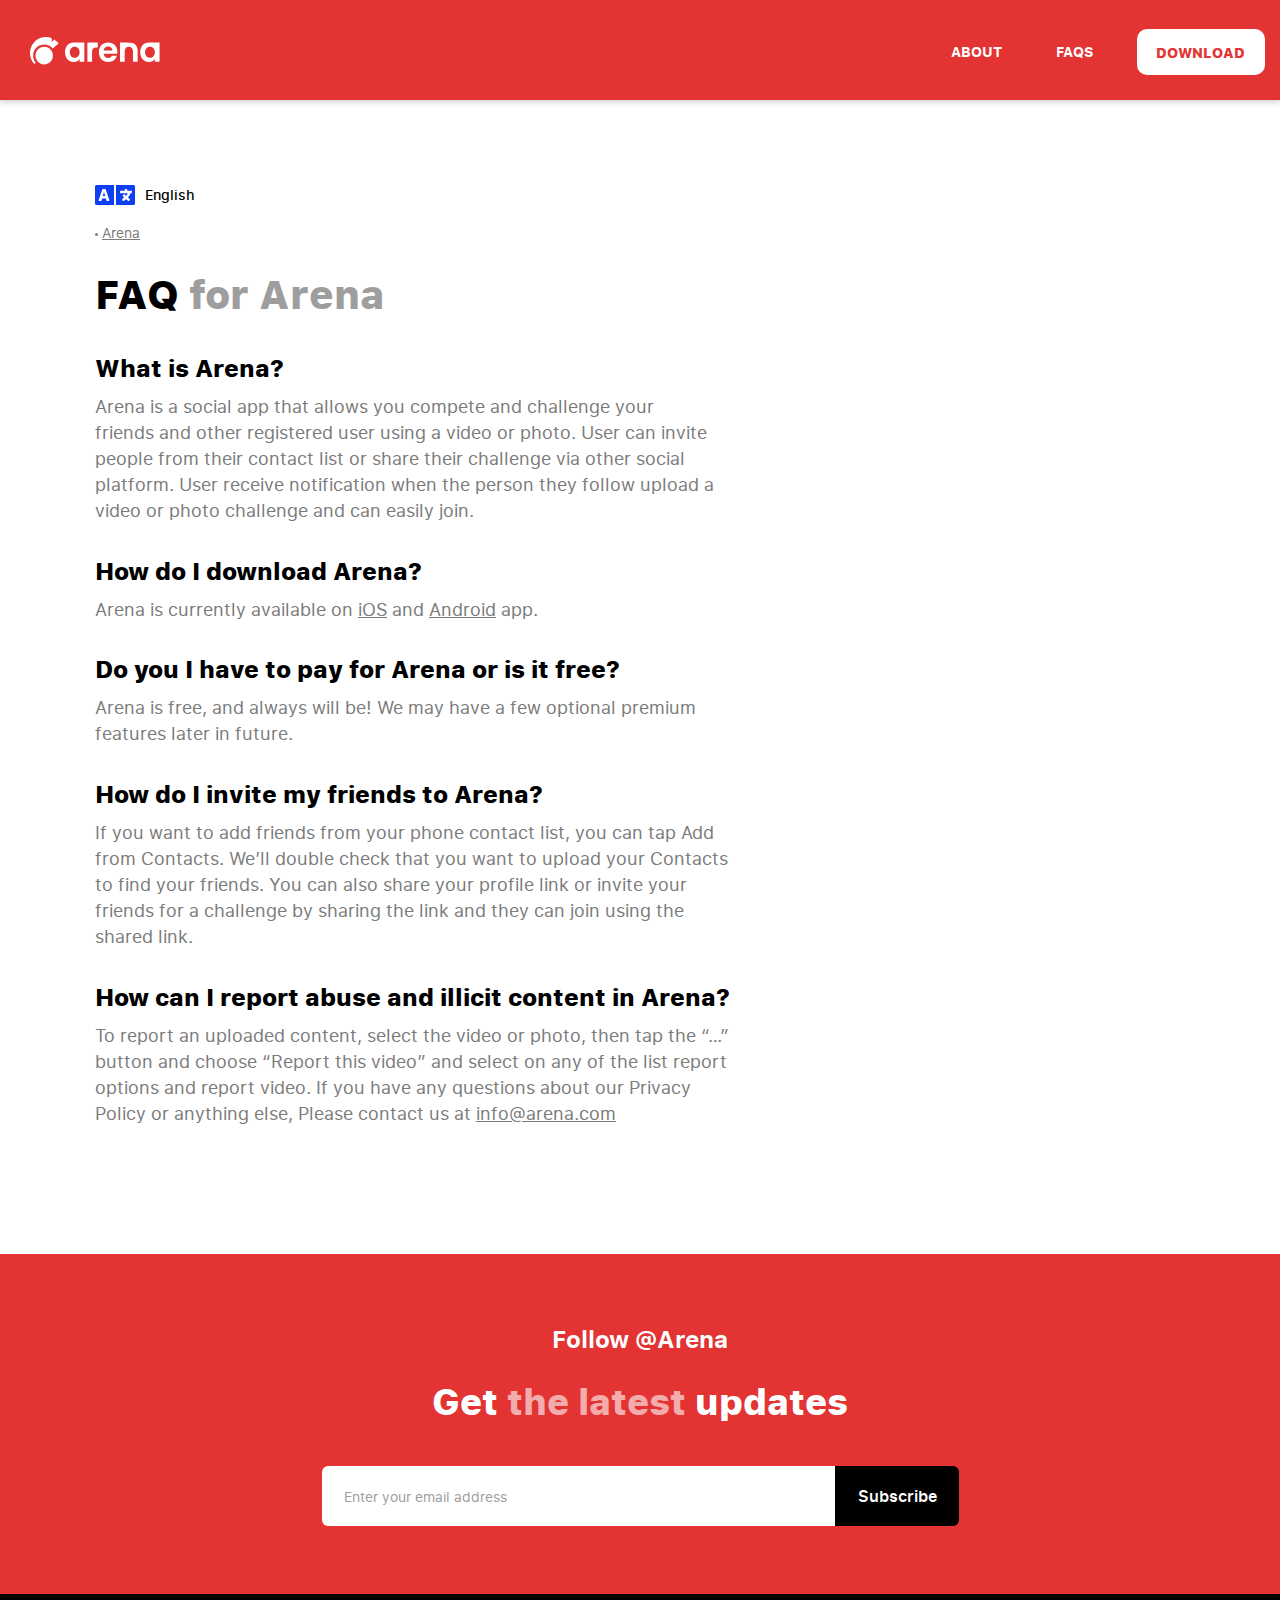
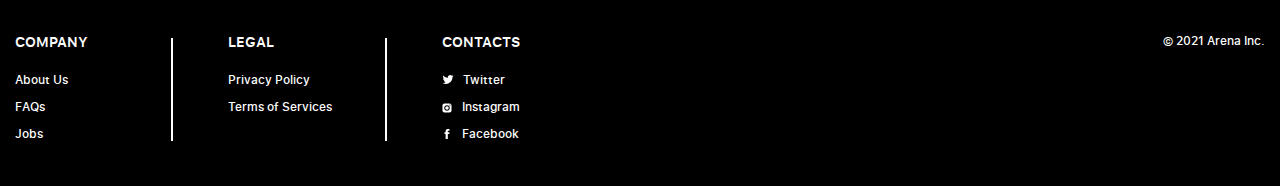
==== commit 8b24efb8: "arena ended" ====
--- a/faqs_arena.html
+++ b/faqs_arena.html
@@ -6,7 +6,7 @@
 	<meta http-equiv="X-UA-Compatible" content="IE=edge">
 	<meta name="viewport" content="width=device-width, initial-scale=1, shrink-to-fit=no">
     <title>FAQs | arena</title>
-    
+
 	<link rel="icon" type="image/jpg" href="images/logo.svg">
 	<link href="css/bootstrap.css" rel="stylesheet" type="text/css">
 	<link rel="stylesheet" href="https://maxcdn.bootstrapcdn.com/font-awesome/4.6.1/css/font-awesome.min.css">
@@ -19,45 +19,45 @@
   	<script src="https://oss.maxcdn.com/html5shiv/3.7.2/html5shiv.min.js"></script>
   	<script src="https://oss.maxcdn.com/respond/1.4.2/respond.min.js"></script>
   	<![endif]-->
-    
+
 </head>
-  
+
   <body data-spy="scroll" data-target="#spy">
-   <div class="home_page_wrapper about_arena_page_wrapper"> 
+   <div class="home_page_wrapper about_arena_page_wrapper">
 	<header>
-        <div id="myHeader">  
-        <div class="main_menubar">  
-          <div class="container-fluid main_menubar_con"> 
+        <div id="myHeader">
+        <div class="main_menubar">
+          <div class="container-fluid main_menubar_con">
             <div class="col-lg-2 col-md-2 col-sm-2 col-xs-12 logo_con">
 				<a href="index.html" class="logo"></a>
-            </div> 
+            </div>
               <div class="col-lg-4 col-md-4 col-sm-2 hidden-xs navbar_second_column_con text-center">
-                 <ul class="main_menu">  
-                <ul class="navbar-nav navbar-nav-explore">            
+                 <ul class="main_menu">
+                <ul class="navbar-nav navbar-nav-explore">
                   <li class="dropdown">
                   </li>
-                </ul>   
-                <ul class="navbar-nav navbar-nav-rankings">            
+                </ul>
+                <ul class="navbar-nav navbar-nav-rankings">
                   <li class="dropdown">
-                    <ul class="dropdown-menu">  
+                    <ul class="dropdown-menu">
                     </ul>
                   </li>
-                </ul>  
-              </ul>        
-           </div> 
+                </ul>
+              </ul>
+           </div>
            <div class="col-lg-6 col-md-6 col-sm-8 hidden-xs navbar_third_column_con text-right">
-             <ul class="main_menu"> 	 
+             <ul class="main_menu">
               <li class="main_menu_sign_in_up_con">
                  <a href="about_arena.html" class="navbar_sign_in_btn">ABOUT</a>
-              </li> 	 
+              </li>
               <li class="main_menu_sign_in_up_con">
                  <a href="faqs_arena.html" class="navbar_sign_in_btn">FAQS</a>
-              </li>  
+              </li>
               <li class="main_menu_sign_in_up_con">
-                 <a onclick="location.href='index.html#the_app_you_need_con'" href="#!" class="navbar_sign_up_btn"><button type="button">DOWNLOAD</button></a> 
-              </li> 
-            </ul>        
-          </div>   
+                 <a onclick="location.href='index.html#the_app_you_need_con'" href="#!" class="navbar_sign_up_btn"><button type="button">DOWNLOAD</button></a>
+              </li>
+            </ul>
+          </div>
         </div>
        <div class="visible-xs mobile_menu">
          <div class="proj-menu-collapsed">
@@ -65,26 +65,26 @@
 				<a class="proj-menu-toggle"></a>
 			 </div>
            <nav class="xsnavlist">
-			<ul>  
-              <div class="mobile_view_list_con">       
-                <div class="mobile_view_list_with_no_dropdown_con"></div>  
-                  <div class="mobile_view_list_with_no_dropdown_con" id="mobile_view_list_with_no_dropdown_get_log"> 
-                     <li class="mobile_view_list_items"><a href="about_arena.html">ABOUT</a></li>  
-                     <li class="mobile_view_list_items"><a href="faqs_arena.html">FAQS</a></li>  
-                     <li class="mobile_view_list_items"><a onclick="location.href='index.html#the_app_you_need_con'" href="#!">DOWNLOAD</a></li>  
-                  </div>   
+			<ul>
+              <div class="mobile_view_list_con">
+                <div class="mobile_view_list_with_no_dropdown_con"></div>
+                  <div class="mobile_view_list_with_no_dropdown_con" id="mobile_view_list_with_no_dropdown_get_log">
+                     <li class="mobile_view_list_items"><a href="about_arena.html">ABOUT</a></li>
+                     <li class="mobile_view_list_items"><a href="faqs_arena.html">FAQS</a></li>
+                     <li class="mobile_view_list_items"><a onclick="location.href='index.html#the_app_you_need_con'" href="#!">DOWNLOAD</a></li>
+                  </div>
                 </div>
 			  </ul>
 		    </nav>
           </div>
          </div>
-       </div>	    
+       </div>
      </div>
    </header>
-          
-    <section> 
-       <div class="container faqs_con text-left"> 
-		    <div class="creatfaqs_languages dropdown">     
+
+    <section>
+       <div lang='English' class="container faqs_con text-left">
+		    <div class="creatfaqs_languages dropdown">
                <div class="faqs_languages container">
                  <div class="faqs_languages_dropdown">
                   <img src="images/faqs-language-icon.svg" class="faqs_languages_caption">
@@ -100,10 +100,11 @@
                    </div>
                  </div>
                </div>
-            </div>  
-		  <br><br> 
-		 <a href="index.html" class="faqs_arena_text"><h6>Arena</h6></a> 
-		 <h2>FAQ <span>for Arena</span></h2> 
+            </div>
+		  <br><br>
+		 <a href="index.html" class="faqs_arena_text"><h6>Arena</h6></a>
+		 <div class="content_faq">
+		 <h2>FAQ <span>for Arena</span></h2>
 		 <h3>What is Arena?</h3>
 		 <h4>Arena is a social app that allows you compete and challenge your friends and other registered user using a video or photo. User can invite people from their contact list or share their challenge via other social platform. User receive notification when the person they follow upload a video or photo challenge and can easily join.</h4>
 		 <h3>How do I download Arena?</h3>
@@ -113,16 +114,17 @@
 		 <h3>How do I invite my friends to Arena?</h3>
 		 <h4>If you want to add friends from your phone contact list, you can tap Add from Contacts. We’ll double check that you want to upload your Contacts to find your friends. You can also share your profile link or invite your friends for a challenge by sharing the link and they can join using the shared link.</h4>
 		 <h3>How can I report abuse and illicit content in Arena?</h3>
-		 <h4>To report an uploaded content, select the video or photo, then tap the “…” button and choose “Report this video” and select on any of the list report options and report video. If you have any questions about our Privacy Policy or anything else, Please contact us at <a href="mailto:info@arena.com" target="_blank">info@arena.com</a></h4> 
-      </div> 	 
-   </section>  
-	   
-   <section> 
+		 <h4>To report an uploaded content, select the video or photo, then tap the “…” button and choose “Report this video” and select on any of the list report options and report video. If you have any questions about our Privacy Policy or anything else, Please contact us at <a href="mailto:info@arena.com" target="_blank">info@arena.com</a></h4>
+		</div>
+			</div>
+   </section>
+
+   <section>
 	  <div class="get_the_latest_main_con text-center">
 		 <h4>Follow <a href="#!">@Arena</a></h4>
-         <h2>Get <span>the latest</span> updates</h2>  
+         <h2>Get <span>the latest</span> updates</h2>
          <div class="hero">
-           <div class="hero-inner"> 
+           <div class="hero-inner">
              <div class="hero-text">
                <form class="hero-form">
                  <div class="hero-form-input">
@@ -130,54 +132,54 @@
                    <input class="hero-form-submit" type="submit" , value="Subscribe">
                  </div>
                </form>
-             </div> 
+             </div>
            </div>
-         </div>	  
-	  </div> 
+         </div>
+	  </div>
     </section>
-	    
+
 	<footer>
-       <div class="container-fluid footer_main_con">  
-		  <div class="footer_sub_con1 col-lg-2 col-md-2 col-sm-2 col-xs-4">  
-		      <h4>COMPANY</h4>     
+       <div class="container-fluid footer_main_con">
+		  <div class="footer_sub_con1 col-lg-2 col-md-2 col-sm-2 col-xs-4">
+		      <h4>COMPANY</h4>
               <ul>
                 <li><a href="about_arena.html">About Us</a></li>
-                <li><a href="faqs_arena.html">FAQs</a></li> 
-                <li><a href="#!">Jobs</a></li> 
-              </ul>  
-          </div>
-          <div class="footer_sub_con2 col-lg-2 col-md-2 col-sm-2 col-xs-4"> 
-            <h4>LEGAL</h4> 
+                <li><a href="faqs_arena.html">FAQs</a></li>
+                <li><a href="#!">Jobs</a></li>
+              </ul>
+          </div>
+          <div class="footer_sub_con2 col-lg-2 col-md-2 col-sm-2 col-xs-4">
+            <h4>LEGAL</h4>
             <ul>
               <li><a href="#!">Privacy Policy</a></li>
               <li><a href="#!">Terms of Services</a></li>
-            </ul>  
-          </div>
-          <div class="footer_sub_con3 col-lg-2 col-md-2 col-sm-2 col-xs-4"> 
+            </ul>
+          </div>
+          <div class="footer_sub_con3 col-lg-2 col-md-2 col-sm-2 col-xs-4">
             <h4>CONTACTS</h4>
             <ul>
               <li><a href="#!"><img src="images/footer-twitter-icon.svg"> Twitter</a></li>
               <li><a href="#!"><img src="images/footer-instagram-icon.svg">Instagram</a></li>
               <li><a href="#!"><img src="images/footer-facebook-icon.svg">Facebook</a></li>
-            </ul>  
-          </div>
-          <div class="footer_sub_con4 col-lg-6 col-md-6 col-sm-6 col-xs-12"> 
+            </ul>
+          </div>
+          <div class="footer_sub_con4 col-lg-6 col-md-6 col-sm-6 col-xs-12">
             <h4>© 2021 Arena Inc.</h4>
           </div>
         </div>
-      </footer> 
-        
+      </footer>
+
     </div>
-    
+
 
 	      <script src="js/jquery-1.11.1.min.js"></script>
 	      <script src="js/bootstrap.min.js"></script>
           <script src="js/slick.min.js"></script>
-	     
-	  
+
+
 	      <script type="text/javascript">
 			  /*MOBILE VIEW MENU NAVBAR*/
-			  
+
 		          $(document).ready(function(){
 			          $(function() {
 				          var header = $(".main_menubar");
@@ -238,23 +240,23 @@
 			          });
 		          });
 	         </script>
-         
-      
+
+
              <script>
                /*LANDING BODY PAGES SLIDE*/
-    
+
                  $(function() {
                   $('a[href*=#]').on('click', function(e) {
                     e.preventDefault();
                     $('html, body').animate({ scrollTop: $($(this).attr('href')).offset().top}, 600, 'linear');
                   });
                 });
-             </script>       
-	   
-	  
+             </script>
+
+
 	         <script>
 			    /*TRACK LIVE IN EVENTS*/
-			   
+
                 window.onscroll = function() {myFunction()};
                 var header = document.getElementById("myHeader");
                 var sticky = header.offsetTop;
@@ -267,11 +269,11 @@
                   }
                 }
              </script>
-    
-	  
+
+
 	         <script>
 				/*NAVBAR ADD OR REMOVE ACTIVE CLASSES*/
-				 
+
                   // remove all .active classes when clicked anywhere
                   hide = true;
                   $('body').on("click", function () {
@@ -295,49 +297,178 @@
                       hide = false;
                   });
 	         </script>
-	   
-	  
-	  
+
+
+
 	         <script>
 		         /*NAVBAR DROPDOWN CONTENTS REMAINS VISIBLE AFTER CLICKED-ON*/
-		  
+
 		         $('.dropdown-menu li').on('click', false);
 
                  $('.dropdown-menu li a').click(function(event){
                      event.stopPropagation();
                  });
-	         </script> 
-	   
-     
+	         </script>
+
+
              <script>
                  /*FAQS LANGUAGES DROPDOWN*/
-      
+
                  $(function() {
-  
+
                $('.faqs_languages_dropdown >   .faqs_languages_caption').on('click', function() {
                       $(this).parent().toggleClass('open');
                     });
-  
+
                     $('.faqs_languages_dropdown > .faqs_languages_list >   .faqs_languages_item').on('click', function() {
                       $('.faqs_languages_dropdown > .faqs_languages_list >   .faqs_languages_item').removeClass('selected');
                       $(this).addClass('selected').parent().parent().removeClass  ('open').children('.faqs_languages_caption').text(   $(this).text() );
                     });
-  
+
                     $(document).on('keyup', function(evt) {
                       if ( (evt.keyCode || evt.which) === 27 ) {
                         $('.faqs_languages_dropdown').removeClass('open');
                       }
                     });
-  
+
                     $(document).on('click', function(evt) {
                       if ( $(evt.target).closest(".faqs_languages_dropdown >   .faqs_languages_caption").length === 0 ) {
                         $('.faqs_languages_dropdown').removeClass('open');
                       }
                     });
-  
-                  }); 
-              </script>      
-     
-  
+
+                  });
+              </script>
+
+							<script type="text/javascript">
+
+	window.lang_data = [{
+		English:`
+		<h2>FAQ <span>for Arena</span></h2>
+		<h3>What is Arena?</h3>
+		<h4>Arena is a social app that allows you compete and challenge your friends and other registered user using a video or photo. User can invite people from their contact list or share their challenge via other social platform. User receive notification when the person they follow upload a video or photo challenge and can easily join.</h4>
+		<h3>How do I download Arena?</h3>
+		<h4>Arena is currently available on <a href="#!">iOS</a> and <a href="#!">Android</a> app.</h4>
+		<h3>Do you I have to pay for Arena or is it free?</h3>
+		<h4>Arena is free, and always will be! We may have a few optional premium features later in future.</h4>
+		<h3>How do I invite my friends to Arena?</h3>
+		<h4>If you want to add friends from your phone contact list, you can tap Add from Contacts. We’ll double check that you want to upload your Contacts to find your friends. You can also share your profile link or invite your friends for a challenge by sharing the link and they can join using the shared link.</h4>
+		<h3>How can I report abuse and illicit content in Arena?</h3>
+		<h4>To report an uploaded content, select the video or photo, then tap the “…” button and choose “Report this video” and select on any of the list report options and report video. If you have any questions about our Privacy Policy or anything else, Please contact us at <a href="mailto:info@arena.com" target="_blank">info@arena.com</a></h4>
+	 </div>`
+ ,
+ Deutsch:`
+	<h2>FAQ <span>for Arena</span></h2>
+	<h3>Was ist Arena?</h3>
+	<h4>Arena ist eine soziale App, mit der Sie Ihre Freunde und andere registrierte Benutzer mithilfe eines Videos oder Fotos konkurrieren und herausfordern können. Benutzer können Personen von ihrer Kontaktliste einladen oder ihre Herausforderung über eine andere soziale Plattform teilen. Benutzer erhalten eine Benachrichtigung, wenn die Person, der sie folgen, eine Video- oder Foto-Challenge hochlädt und einfach beitreten kann.</h4>
+	<h3>Wie lade ich Arena herunter?</h3>
+	<h4>Arena ist derzeit verfügbar auf <a href="#!">iOS</a> und <a href="#!">Android</a> app.</h4>
+	<h3>Muss ich für Arena bezahlen oder ist es kostenlos?</h3>
+	<h4>Arena ist kostenlos und wird es immer sein! Möglicherweise haben wir später in Zukunft einige optionale Premium-Funktionen.</h4>
+	<h3>Wie lade ich meine Freunde in die Arena ein?</h3>
+	<h4>Wenn Sie Freunde aus Ihrer Telefonkontaktliste hinzufügen möchten, können Sie auf Aus Kontakten hinzufügen tippen. Wir überprüfen noch einmal, ob Sie Ihre Kontakte hochladen möchten, um Ihre Freunde zu finden. Sie können auch Ihren Profillink freigeben oder Ihre Freunde zu einer Herausforderung einladen, indem Sie den Link freigeben, und sie können über den freigegebenen Link beitreten.</h4>
+	<h3>How can I report abuse and illicit content in Arena?</h3>
+	<h4>Um einen hochgeladenen Inhalt zu melden, wählen Sie das Video oder Foto aus, tippen Sie auf die Schaltfläche „…“ und wählen Sie „Dieses Video melden“. Wählen Sie dann eine der Listenberichtsoptionen und das Berichtsvideo aus. Wenn Sie Fragen zu unserer Datenschutzrichtlinie oder zu anderen Themen haben, wenden Sie sich bitte an <a href="mailto:info@arena.com" target="_blank">info@arena.com</a></h4>
+ </div>`,
+ Español:`
+ <h2>FAQ <span>for Arena</span></h2>
+ <h3>¿Qué es Arena?</h3>
+ <h4>Arena es una aplicación social que te permite competir y desafiar a tus amigos y otros usuarios registrados usando un video o una foto. El usuario puede invitar a personas de su lista de contactos o compartir su desafío a través de otra plataforma social. El usuario recibe una notificación cuando la persona a la que sigue sube un desafío de video o foto y puede unirse fácilmente.</h4>
+ <h3>How do I download Arena?</h3>
+ <h4>Arena está disponible actualmente en <a href="#!">iOS</a> y <a href="#!">Android</a> app.</h4>
+ <h3>¿Tengo que pagar Arena o es gratis?</h3>
+ <h4>Arena es gratis, ¡y siempre lo será! Es posible que tengamos algunas características premium opcionales más adelante en el futuro.</h4>
+ <h3>¿Cómo invito a mis amigos a la arena?</h3>
+ <h4>Si desea agregar amigos desde la lista de contactos de su teléfono, puede tocar Agregar desde Contactos. Comprobaremos dos veces que desea cargar sus contactos para encontrar a sus amigos. También puede compartir el enlace de su perfil o invitar a sus amigos a un desafío compartiendo el enlace y ellos pueden unirse usando el enlace compartido.</h4>
+ <h3>How can I report abuse and illicit content in Arena?</h3>
+ <h4>Para informar sobre un contenido subido, seleccione el video o la foto, luego toque el botón “…” y elija “Informar este video” y seleccione cualquiera de las opciones de informe de la lista e informe de video. Si tiene alguna pregunta sobre nuestra Política de privacidad o cualquier otra cosa, contáctenos en <a href="mailto:info@arena.com" target="_blank">info@arena.com</a></h4>
+ </div>`,
+ Français:`
+ <h2>FAQ <span>for Arena</span></h2>
+ <h3>Qu'est-ce que Arena?</h3>
+ <h4>Arena est une application sociale qui vous permet de rivaliser et de défier vos amis et autres utilisateurs enregistrés en utilisant une vidéo ou une photo. L'utilisateur peut inviter des personnes de sa liste de contacts ou partager son défi via une autre plate-forme sociale. L'utilisateur reçoit une notification lorsque la personne qu'il suit télécharge un défi vidéo ou photo et peut facilement le rejoindre.</h4>
+ <h3>Comment télécharger Arena?</h3>
+ <h4>Arena est actuellement disponible sur <a href="#!">iOS</a> et <a href="#!">Android</a> app.</h4>
+ <h3>Dois-je payer pour Arena ou est-ce gratuit?</h3>
+ <h4>Arena est gratuit et le sera toujours! Nous pourrions avoir quelques fonctionnalités premium optionnelles plus tard dans le futur.</h4>
+ <h3>Comment inviter mes amis à Arena?</h3>
+ <h4>Si vous souhaitez ajouter des amis à partir de la liste de contacts de votre téléphone, vous pouvez appuyer sur Ajouter à partir des contacts. Nous vérifierons que vous souhaitez téléverser vos contacts pour trouver vos amis. Vous pouvez également partager le lien de votre profil ou inviter vos amis pour un défi en partageant le lien et ils peuvent rejoindre en utilisant le lien partagé.</h4>
+ <h3>How can I report abuse and illicit content in Arena?</h3>
+ <h4>Pour signaler un contenu téléchargé, sélectionnez la vidéo ou la photo, puis appuyez sur le bouton «…» et choisissez «Signaler cette vidéo» et sélectionnez l'une des options de rapport de la liste et signaler la vidéo. Si vous avez des questions sur notre politique de confidentialité ou autre, veuillez nous contacter à <a href="mailto:info@arena.com" target="_blank">info@arena.com</a></h4>
+ </div>`,
+ ru:`
+ <h2>FAQ <span>for Arena</span></h2>
+ <h3>Что такое Арена?</h3>
+ <h4>Arena - это социальное приложение, которое позволяет вам соревноваться и бросать вызов своим друзьям и другим зарегистрированным пользователям, используя видео или фото. Пользователь может приглашать людей из своего списка контактов или делиться своей проблемой через другую социальную платформу. Пользователь получает уведомление, когда человек, за которым они следят, загружает видео или фото-вызов и может легко присоединиться.</h4>
+ <h3>Как скачать Arena?</h3>
+ <h4>Арена в настоящее время доступна на <a href="#!">iOS</a> и <a href="#!">Android</a> app.</h4>
+ <h3>Мне нужно платить за Арену или это бесплатно?</h3>
+ <h4>Арена бесплатна и всегда будет! В будущем у нас может быть несколько дополнительных дополнительных функций.</h4>
+ <h3>Как мне пригласить друзей на Арену?</h3>
+ <h4>Если вы хотите добавить друзей из списка контактов телефона, вы можете нажать «Добавить из контактов». Мы дважды проверим, хотите ли вы загрузить свои контакты, чтобы найти друзей. Вы также можете поделиться ссылкой на свой профиль или пригласить друзей на испытание, поделившись ссылкой, и они могут присоединиться, используя общую ссылку.</h4>
+ <h3>Как я могу сообщить о злоупотреблениях и незаконном контенте на Арене?</h3>
+ <h4>Чтобы пожаловаться на загруженный контент, выберите видео или фотографию, затем нажмите кнопку «…», выберите «Пожаловаться на это видео» и выберите любой из параметров отчета в списке и пожаловаться на видео. Если у вас есть какие-либо вопросы о нашей Политике конфиденциальности или о чем-либо другом, пожалуйста, свяжитесь с нами по адресу <a href="mailto:info@arena.com" target="_blank">info@arena.com</a></h4>
+ </div>`,
+ Italiano:`
+ <h2>FAQ <span>for Arena</span></h2>
+ <h3>Cos'è l'Arena?</h3>
+ <h4>Arena è un'app social che ti consente di competere e sfidare i tuoi amici e altri utenti registrati utilizzando un video o una foto. L'utente può invitare persone dal proprio elenco di contatti o condividere la propria sfida tramite un'altra piattaforma social. L'utente riceve una notifica quando la persona che segue carica un video o una foto e può partecipare facilmente.</h4>
+ <h3>Come si scarica Arena?</h3>
+ <h4>Arena è attualmente disponibile su <a href="#!">iOS</a> e <a href="#!">Android</a> app.</h4>
+ <h3>Devo pagare per Arena o è gratis?</h3>
+ <h4>Arena è gratuita e lo sarà sempre! Potremmo avere alcune funzionalità premium opzionali in futuro.</h4>
+ <h3>Come invito i miei amici ad Arena?</h3>
+ <h4>Se desideri aggiungere amici dall'elenco dei contatti del telefono, puoi toccare Aggiungi dai contatti. Controlliamo due volte che desideri caricare i tuoi contatti per trovare i tuoi amici. Puoi anche condividere il link del tuo profilo o invitare i tuoi amici a una sfida condividendo il link e loro possono partecipare utilizzando il link condiviso.</h4>
+ <h3>Come posso segnalare abusi e contenuti illeciti in Arena?</h3>
+ <h4>Per segnalare un contenuto caricato, seleziona il video o la foto, quindi tocca il pulsante "..." e scegli "Segnala questo video" e seleziona una delle opzioni di rapporto dell'elenco e segnala il video. In caso di domande sulla nostra Informativa sulla privacy o su qualsiasi altra cosa, contattaci all'indirizzo <a href="mailto:info@arena.com" target="_blank">info@arena.com</a></h4>
+ </div>`,
+ Português:`
+ <h2>FAQ <span>for Arena</span></h2>
+ <h3>O que é Arena?</h3>
+ <h4>Arena é um aplicativo social que permite competir e desafiar seus amigos e outros usuários registrados usando um vídeo ou foto. O usuário pode convidar pessoas de sua lista de contatos ou compartilhar seu desafio através de outra plataforma social. O usuário recebe uma notificação quando a pessoa que segue carrega um desafio de vídeo ou foto e pode facilmente entrar.</h4>
+ <h3>Como faço o download do Arena?</h3>
+ <h4>Arena está atualmente disponível em <a href="#!">iOS</a> e <a href="#!">Android</a> app.</h4>
+ <h3>Tenho que pagar pela Arena ou é grátis?</h3>
+ <h4>A Arena é gratuita e sempre será! Podemos ter alguns recursos premium opcionais no futuro.</h4>
+ <h3>Como eu convido meus amigos para a Arena?</h3>
+ <h4>Se quiser adicionar amigos da lista de contatos do telefone, toque em Adicionar de Contatos. Verificaremos novamente se você deseja enviar seus contatos para encontrar seus amigos. Você também pode compartilhar o link do seu perfil ou convidar seus amigos para um desafio, compartilhando o link e eles podem entrar usando o link compartilhado.</h4>
+ <h3>Como posso denunciar abuso e conteúdo ilícito na Arena?</h3>
+ <h4>Para relatar um conteúdo carregado, selecione o vídeo ou foto, toque no botão “…” e escolha “Denunciar este vídeo” e selecione qualquer uma das opções de relatório da lista e relatório de vídeo. Se você tiver alguma dúvida sobre nossa Política de Privacidade ou qualquer outra coisa, entre em contato conosco em <a href="mailto:info@arena.com" target="_blank">info@arena.com</a></h4>
+ </div>`,
+},
+]
+
+
+
+
+								$('.faqs_languages_list .faqs_languages_item').each((i,e)=>{
+									$(e).click(()=>{
+										console.log($(e).text().trim())
+										$('.faqs_con').attr('lang',$(e).text().trim())
+										if ($(e).text().trim() == 'Deutsch') {
+											$('.content_faq').html(window.lang_data[0].Deutsch)
+										}
+										else if ($(e).text().trim() == 'Español') {
+												$('.content_faq').html(window.lang_data[0].Español)
+										}
+										else if ($(e).text().trim() == 'Français') {
+												$('.content_faq').html(window.lang_data[0].Français)
+										}
+										else if ($(e).text().trim() == 'Рyсский') {
+												$('.content_faq').html(window.lang_data[0].ru)
+										}
+										else if ($(e).text().trim() == 'Italiano') {
+												$('.content_faq').html(window.lang_data[0].Italiano)
+										}
+										else if ($(e).text().trim() == 'Português') {
+												$('.content_faq').html(window.lang_data[0].Português)
+										}
+										else {
+
+											$('.content_faq').html(window.lang_data[0].English)
+										}
+									})
+								})
+							</script>
   </body>
-</html>+</html>
--- a/css/style.css
+++ b/css/style.css
@@ -37,7 +37,13 @@
   src: url("../fonts/sf-pro-text-medium.woff2") format("woff2"),
        url("../fonts/sf-pro-text-medium.woff") format("woff");
 }
-
+@font-face{
+  font-family: 'SFProText-Semibold';
+  font-style:  normal;
+  font-weight: 600;
+  src: url("../fonts/sf-pro-text-semibold.woff2") format("woff2"),
+       url("../fonts/sf-pro-text-semibold.woff") format("woff");
+}
 
 html, body{
   height: 100%;
@@ -111,7 +117,7 @@
   font-size: 16px!important;
 }
 }
- 
+
 .sticky {
   position: fixed;
   top: 0;
@@ -120,7 +126,7 @@
 
 .navbar_maricon_com_is_open{
   width:100%!important;
-  background-color: #2b5468; 
+  background-color: #2b5468;
   margin-top:-10p;
   padding-top:10px;
   padding-bottom: 10px;
@@ -184,7 +190,7 @@
 
 .main_menubar{
   position:absolute;
-  width: 100%; 
+  width: 100%;
   height: 100px;
   padding: 27px 0 27px 0;
   -webkit-box-shadow: 0 2px 6px 0 rgba(0, 0, 0, 0.2);
@@ -199,7 +205,7 @@
 @media (min-width:1300px){
 .main_menubar{
 padding: 27px 60px 27px 60px;
-}  
+}
 }
 
 @media (max-width:767px){
@@ -207,7 +213,7 @@
   position:;
   height:65px;
   padding:11px 0 0 0;
-}  
+}
 }
 
 .main_menubar.active{
@@ -225,7 +231,7 @@
   display: inline-block;
   margin-left:50px;
   margin-top:2px;
-  margin-right: 
+  margin-right:
 }
 
 @media (max-width:991px){
@@ -260,12 +266,12 @@
 .logo_con{
   margin-left:-0px;
   padding-top:1px
-}   
+}
 }
 
 @media (max-width:767px){
-.logo_con{ 
-}   
+.logo_con{
+}
 }
 
 .logo_con h6{
@@ -281,9 +287,9 @@
   margin-top:0px
 }
 @media (max-width:767px){
-.logo_con h6{ 
+.logo_con h6{
   margin-top:1px
-}	
+}
 }
 
 .logo{
@@ -303,7 +309,7 @@
 
 @media (max-width:767px){
 .logo{
-}   
+}
 }
 
 .active .logo{
@@ -314,7 +320,7 @@
   left:80px
 }
 
-@media (max-width:991px){  
+@media (max-width:991px){
 .main_menubar .navbar_second_column_con{
   margin-left: 105px;
   margin-top:22px;
@@ -342,12 +348,12 @@
   -o-transition: .2s ease-in-out;
   transition: .2s ease-in-out;
 }
-@media (max-width:1199px){ 
+@media (max-width:1199px){
 .main_menubar .navbar_second_column_con ul li{
   margin-left:40px
 }
 }
-    
+
 .main_menubar .navbar_second_column_con ul li a{
   margin-left: 0;
   -webkit-transition: .2s ease-in-out;
@@ -361,54 +367,54 @@
 }
 
 
-@media (max-width:1199px){ 
+@media (max-width:1199px){
 .main_menubar .navbar_second_column_con .navbar_bashboard{
   margin-left:180px
 }
 }
-@media (min-width:768px) and (max-width:991px){ 
+@media (min-width:768px) and (max-width:991px){
 .main_menubar .navbar_second_column_con .navbar_bashboard{
   display: none
 }
 }
 
-@media (max-width:1199px){ 
+@media (max-width:1199px){
 .main_menubar .navbar_second_column_con .navbar_premium{
-  z-index: 1	  
-}
-}
-@media (min-width:768px) and (max-width:991px){ 
+  z-index: 1
+}
+}
+@media (min-width:768px) and (max-width:991px){
 .main_menubar .navbar_second_column_con .navbar_premium{
   display: none
 }
 }
 
-@media (max-width:991px){ 
+@media (max-width:991px){
 .main_menubar .navbar_second_column_con ul li{
   margin-left:30px
 }
-    
+
 .main_menubar .navbar_second_column_con .main_menu_about_con{
   margin-left:-5px
 }
-    
+
 .main_menubar .navbar_second_column_con .main_menu_services_con{
-  margin-left: 0px    
-}
-    
+  margin-left: 0px
+}
+
 .main_menubar .navbar_second_column_con .main_menu_howitworks_con{
   margin-left: 0px;
   margin-top: -2px
 }
 
 .main_menubar .navbar_second_column_con .navbar-nav{
-  margin-left: 255px        
-}    
+  margin-left: 255px
+}
 }
 
 .main_menubar .navbar_second_column_con img{
   margin-left:4px;
-}  
+}
 
 .main_menubar .navbar-nav{
   width:140px;
@@ -423,7 +429,7 @@
   color: #3c3f40;
   padding:0;
   right:485px;
-  margin-top:-20px; 
+  margin-top:-20px;
 }
 
 @media (max-width:1199px){
@@ -442,12 +448,12 @@
   z-index: 1;
   margin-left:7px;
 }
-@media (max-width:1199px){ 
+@media (max-width:1199px){
 .main_menubar .navbar_second_column_con .navbar-nav-explore{
   left:-45px;
 }
 }
-@media (max-width:991px){ 
+@media (max-width:991px){
 .main_menubar .navbar_second_column_con .navbar-nav-explore{
   left:-90px;
 }
@@ -461,12 +467,12 @@
   position: absolute;
   margin-right:-110px;
 }
-@media (max-width:1199px){ 
+@media (max-width:1199px){
 .main_menubar .navbar_second_column_con .navbar-nav-rankings{
   margin-right:-230px;
 }
 }
-@media (max-width:991px){ 
+@media (max-width:991px){
 .main_menubar .navbar_second_column_con .navbar-nav-rankings{
   width:117px;
   margin-right:80px;
@@ -498,10 +504,10 @@
   -ms-transform: rotate(180deg);
   -o-transform: rotate(180deg);
   transform: rotate(180deg);
-} 
- 
+}
+
 .active.dropdown  {
-  color:#6fda45!important; 
+  color:#6fda45!important;
 }
 
 .main_menubar .navbar-nav .dropdown-toggle{
@@ -515,7 +521,7 @@
 
 .main_menubar .navbar-nav .dropdown-menu{
   width:206px;
-  height:auto; 
+  height:auto;
   padding-top:0px;
   padding-bottom:0px;
   list-style: none;
@@ -532,7 +538,7 @@
 @media (min-width:768px) and (max-width:991px){
 .main_menubar .navbar-nav .dropdown-menu{
   top:45px;
-}	
+}
 }
 .main_menubar .navbar-nav .dropdown-menu h4{
   width:100%;
@@ -602,7 +608,7 @@
   -moz-transition: .2s ease-in-out;
   -ms-transition: .2s ease-in-out;
   -o-transition: .2s ease-in-out;
-  transition: .2s ease-in-out;  
+  transition: .2s ease-in-out;
 }
 
 .main_menubar .navbar_dropdown_menu_list_item:hover{
@@ -614,7 +620,7 @@
   display: inline-block;
   width:4px;
   height: 4px;
-  border:none; 
+  border:none;
   background-color:transparent;
   -webkit-border-radius: 50%;
   -moz-border-radius: 50%;
@@ -635,7 +641,7 @@
 
 .main_menubar .dropdown-menu:before{
   left:410px;
-} 
+}
 
 .main_menubar .dropdown-menu:after{
   right:410px;
@@ -669,7 +675,7 @@
 @media (max-width:991px){
 .main_menubar .navbar_third_column_con li:nth-of-type(1){
   margin-right:30px
-}	
+}
 }
 
 .main_menubar .navbar_third_column_con li:nth-of-type(2){
@@ -678,7 +684,7 @@
 @media (max-width:991px){
 .main_menubar .navbar_third_column_con li:nth-of-type(2){
   margin-right:50px
-}	
+}
 }
 
 .main_menubar .navbar_third_column_con li a{
@@ -717,17 +723,17 @@
   line-height: normal;
   letter-spacing: normal;
   text-align: center;
-  color: #ffffff; 
+  color: #ffffff;
   -webkit-transition: .3s ease-in-out;
   -moz-transition: .3s ease-in-out;
   -ms-transition: .3s ease-in-out;
   -o-transition: .3s ease-in-out;
-  transition: .3s ease-in-out; 
+  transition: .3s ease-in-out;
 }
 
 .main_menubar .navbar_third_column_con .navbar_sign_in_btn button:hover{
   background-color: #ffffff;
-  color: #36a000; 
+  color: #36a000;
 }
 
 @media (min-width:992px) and (max-width:1199px){
@@ -735,14 +741,14 @@
   position: absolute;
   left:50px;
   margin-top:-23px;
-}	
+}
 }
 @media (max-width:991px){
 .main_menubar .navbar_third_column_con .navbar_sign_in_btn button{
   position: absolute;
   left:20px;
   margin-top:-13px;
-}	
+}
 }
 
 .main_menubar .navbar_third_column_con .navbar_sign_up_btn button{
@@ -770,7 +776,7 @@
   -moz-transition: .3s ease-in-out;
   -ms-transition: .3s ease-in-out;
   -o-transition: .3s ease-in-out;
-  transition: .3s ease-in-out; 
+  transition: .3s ease-in-out;
 }
 
 .main_menubar .navbar_third_column_con .navbar_sign_up_btn button:hover{
@@ -780,14 +786,14 @@
 
 @media (min-width:992px) and (max-width:1199px){
 .main_menubar .navbar_third_column_con .navbar_sign_up_btn button{
- margin-right:10px	
+ margin-right:10px
 }
 }
 @media (max-width:991px){
 .main_menubar .navbar_third_column_con .navbar_sign_up_btn button{
   position: ;
   margin-left:
-}	
+}
 }
 
 .b-a,
@@ -833,7 +839,7 @@
 
 .proj-menu-collapsed .mobile_view_list_con{
   position:absolute;
-  overflow: scroll; 
+  overflow: scroll;
   top:0;
   left: 0;
   right: 0;
@@ -887,14 +893,14 @@
   padding-left:30p;
   padding-top:50px;
 }
-  
+
 .proj-bar {
   position: absolute;
   right: 30px;
   top: 25px;
   z-index: 999;
 }
-   
+
 .proj-bar a.proj-menu-toggle {
   position:absolute;
   right:-1px;
@@ -932,10 +938,10 @@
   left: 0;
   right: 0;
   top:0;
-  bottom:0;	
+  bottom:0;
   margin-top:px;
 }
-  
+
 .proj-menu-expanded ul {
   position: relative;
   z-index: 2;
@@ -945,8 +951,8 @@
   -o-opacity: 1;
   opacity: 1;
   top: 0;
-} 
-  
+}
+
 .proj-menu-expanded a {
   -webkit-text-decoration: none;
   -moz-text-decoration: none;
@@ -960,7 +966,7 @@
   display: inline-block;
   vertical-align: top;
   color: #000000;
-} 
+}
 
 .proj-menu-expanded ul a:hover,
 .proj-menu-expanded ul .active a {
@@ -1010,7 +1016,7 @@
 
 .xsnavlist .xs_collapse_explore{
 }
-  
+
 .xsnavlist .xs_collapse_explore a, .xs_collapse_rankings a{
   cursor: pointer
 }
@@ -1035,10 +1041,10 @@
   -ms-transition: .3s ease-in-out;
   -o-transition: .3s ease-in-out;
   transition: .3s ease-in-out;
-} 
+}
 .xsnavlist .care_options_text:hover{
   color:#6fda45;
-}  
+}
 
 .xsnavlist li a{
   font-family: SFProText;
@@ -1065,7 +1071,7 @@
   letter-spacing: normal;
   text-align: center;
   color: #000000;
-  margin-bottom:13px;  
+  margin-bottom:13px;
 }
 
 /*===================END OF HEADER & NAVBAR SECTION===================*/
@@ -1101,22 +1107,22 @@
 
 .hero_img .hero_img_content1{
   height: 650px;
-  background-color: #ffd14c;	
+  background-color: #ffd14c;
 }
 @media(max-width:767px){
 .hero_img .hero_img_content1{
   height:350px;
-}	
+}
 }
 @media(max-width:359px){
 .hero_img .hero_img_content1{
   height:400px;
-}	
+}
 }
 
 
 .hero_img .hero_img_content1 div{
-  position: absolute; 
+  position: absolute;
   top: 50%;
   left: 50%;
   -webkit-transform: translate(-50%, -50%);
@@ -1124,10 +1130,10 @@
   -ms-transform: translate(-50%, -50%);
   -o-transform: translate(-50%, -50%);
   transform: translate(-50%, -50%);
-} 
+}
 @media(max-width:800px){
 .hero_img .hero_img_content1 div{
-  position:relative; 
+  position:relative;
   top:22%;
   left:0;
   right:0;
@@ -1162,7 +1168,7 @@
 }
 }
 
-.hero_img h2{ 
+.hero_img h2{
   width: 275px;
   height:auto;
   font-family: SFProText;
@@ -1178,7 +1184,7 @@
   margin-bottom:40px
 }
 @media(max-width:767px){
-.hero_img h2{ 
+.hero_img h2{
   width:500px;
   height:auto;
   font-size:40px;
@@ -1189,37 +1195,37 @@
 }
 }
 @media(max-width:586px){
-.hero_img h2{ 
+.hero_img h2{
   width:400px;
   font-size:35px;
 }
 }
 @media(max-width:450px){
-.hero_img h2{ 
+.hero_img h2{
   width:302px;
   font-size:35px;
 }
 }
 @media(max-width:359px){
-.hero_img h2{ 
+.hero_img h2{
   width:250px;
 }
 }
 .hero_img h2 span{
   color: #9f853b
-} 
+}
 
 @media(max-width:767px){
 .hero_img .hero_img_content1 .hero_sec_download_anchor{
   display: table;
   margin-left: auto;
   margin-right: auto
-} 
+}
 }
 
 .hero_img .hero_img_content1 .hero_sec_download_btn{
   width: 128px;
-  height: 46px; 
+  height: 46px;
   padding:0;
   -webkit-border-radius: 10px;
   -moz-border-radius: 10px;
@@ -1237,7 +1243,7 @@
   text-align: center;
   color: #fffefe;
   border: 0;
-} 
+}
 
 .hero_img .hero_img_content2{
   position: relative;
@@ -1259,11 +1265,11 @@
   -ms-transform: translate(-50%, -50%);
   -o-transform: translate(-50%, -50%);
   transform: translate(-50%, -50%);
-} 
+}
 
 /*===================END OF HERO SECTION===================*/
 
- 
+
 
 
 
@@ -1279,17 +1285,17 @@
   padding-left: 0;
   padding-right:100px;
   margin-bottom:180px
-}	
+}
 }
 @media(max-width:767px){
 .trending_announce_main_con{
   margin-bottom:180px
-}	
+}
 }
 @media(max-width:359px){
 .trending_announce_main_con{
   margin-top: 150px
-}	
+}
 }
 
 @media(max-width:767px){
@@ -1301,7 +1307,7 @@
 
 .trending_announce_main_con .trending_announce_inner_con1{
 }
- 
+
 
 .trending_announce_main_con .trending_announce_inner_con1 .trending_text_con{
   display: inline-block;
@@ -1361,47 +1367,47 @@
   color: #000000;
   margin-top:5px
 }
- 
-.trending_announce_main_con .trending_announce_inner_con1 li{ 
+
+.trending_announce_main_con .trending_announce_inner_con1 li{
   position: relative;
   list-style: none;
 }
-.trending_announce_main_con .trending_announce_inner_con1 li:nth-of-type(1){ 
+.trending_announce_main_con .trending_announce_inner_con1 li:nth-of-type(1){
   margin-bottom:20px
 }
 
-.trending_announce_main_con .trending_announce_inner_con1 li:nth-of-type(2){  
-}
- 
-.trending_announce_main_con .trending_announce_inner_con1 li svg,.trending_announce_main_con .trending_announce_inner_con1 li path{ 
+.trending_announce_main_con .trending_announce_inner_con1 li:nth-of-type(2){
+}
+
+.trending_announce_main_con .trending_announce_inner_con1 li svg,.trending_announce_main_con .trending_announce_inner_con1 li path{
   display: inline-block;
   margin-right:20px;
   margin-bottom:-2px;
-  background-color:; 
+  background-color:;
   stroke: none;
   fill:#000000;
-  stroke-width:1; 
+  stroke-width:1;
 }
 
 .trending_announce_main_con .trending_announce_inner_con1 li.active svg,.trending_announce_main_con .trending_announce_inner_con1 li.active path{
   stroke:none;
   stroke-width:.1;
-  fill:#e33333	
-}
-  
-.trending_announce_main_con .trending_announce_inner_con1 li:nth-of-type(1) img{ 
+  fill:#e33333
+}
+
+.trending_announce_main_con .trending_announce_inner_con1 li:nth-of-type(1) img{
   width: 18px;
   height: 24px;
   margin-top:5px;
 }
 
-.trending_announce_main_con .trending_announce_inner_con1 li:nth-of-type(2) img{ 
+.trending_announce_main_con .trending_announce_inner_con1 li:nth-of-type(2) img{
   width:24px;
   height: 24px;
   margin-top:5px;
 }
 
-.trending_announce_main_con .trending_announce_inner_con1 li span{ 
+.trending_announce_main_con .trending_announce_inner_con1 li span{
   display:inline-block;
   font-family: SFProText;
   font-size: 24px;
@@ -1418,7 +1424,7 @@
 }
 
 .trending_announce_main_con .trending_announce_inner_con1 li.active span{
-  color: #e33333; 
+  color: #e33333;
   -webkit-animation: fade_live_stats-contents 1s forwards;
   animation: fade_live_stats-contents 1s forwards;
 }
@@ -1426,7 +1432,7 @@
 .trending_announce_main_con .trending_announce_inner_con1 li.active:nth-of-type(1)::before{
   position: absolute;
   width:186px;
-  height: 56px; 
+  height: 56px;
 }
 
 .trending_announce_main_con .trending_announce_inner_con1 li.active:nth-of-type(2)::before{
@@ -1436,11 +1442,11 @@
 }
 .trending_announce_main_con .trending_announce_inner_con1 li.active::before{
   display: inline;
-  content: ''; 
+  content: '';
   padding: 11px 20px 16px 14px;
   border-radius: 3px;
   background-color: #f6f6f6;
-  text-align: center; 
+  text-align: center;
   cursor: pointer;
   z-index: -1;
   margin-left:-40px;
@@ -1470,7 +1476,7 @@
 @-o-keyframes fade_live_stats-contents {
     0% {opacity: 0;}
     100% {opacity: 1;}
-} 
+}
 
 .trending_announce_main_con .trending_announce_inner_con1 h3{
   width: 317px;
@@ -1502,15 +1508,15 @@
 }
 @media(max-width:330px){
 .trending_announce_main_con .trending_announce_inner_con1 a img{
-  width: 110px; 
+  width: 110px;
 }
 }
 @media(max-width:299px){
 .trending_announce_main_con .trending_announce_inner_con1 a img{
-  width:100px; 
-}
-}
-	
+  width:100px;
+}
+}
+
 .trending_announce_main_con .trending_announce_inner_con1 a:nth-of-type(1){
   width: 125px;
   height: 46px;
@@ -1521,7 +1527,7 @@
   margin-right:0px;
   margin-left:-15px
 }
- 
+
 .trending_announce_main_con .trending_announce_inner_con1 div{
   margin-top:35px
 }
@@ -1542,8 +1548,8 @@
 }
 @media(max-width:767px){
 .trending_announce_main_con .trending_announce_inner_con1 div::before{
-  width:100%; 
-}	
+  width:100%;
+}
 }
 
 .trending_announce_main_con .trending_announce_inner_con1 h4{
@@ -1557,7 +1563,7 @@
   color: #7b7b7b;
   margin-top:0;
   margin-bottom:22px
-} 
+}
 
 .trending_announce_main_con .trending_announce_inner_con1 div img{
   display: inline-block;
@@ -1566,7 +1572,7 @@
   margin-right:13px;
   margin-top:12px
 }
- 
+
 .trending_announce_main_con .trending_announce_inner_con1 h5{
   display: inline-block;
   font-family: SFProText;
@@ -1624,97 +1630,97 @@
 @media(max-width:767px){
 .trending_announce_main_con .trending_announce_content2{
   padding-left:150px
-}	
+}
 }
 @media(max-width:720px){
 .trending_announce_main_con .trending_announce_content2{
   padding-left:130px
-}	
+}
 }
 @media(max-width:680px){
 .trending_announce_main_con .trending_announce_content2{
   padding-left:110px
-}	
+}
 }
 @media(max-width:620px){
 .trending_announce_main_con .trending_announce_content2{
   padding-left:90px
-}	
+}
 }
 @media(max-width:590px){
 .trending_announce_main_con .trending_announce_content2{
   padding-left:70px
-}	
+}
 }
 @media(max-width:550px){
 .trending_announce_main_con .trending_announce_content2{
   padding-left:50px
-}	
+}
 }
 @media(max-width:520px){
 .trending_announce_main_con .trending_announce_content2{
   padding-left:30px
-}	
+}
 }
 @media(max-width:499px){
 .trending_announce_main_con .trending_announce_content2{
   padding-left:10px
-}	
+}
 }
 @media(max-width:450px){
 .trending_announce_main_con .trending_announce_content2{
   padding-left:70px
-}	
+}
 }
 @media(max-width:430px){
 .trending_announce_main_con .trending_announce_content2{
   padding-left:60px
-}	
+}
 }
 @media(max-width:415px){
 .trending_announce_main_con .trending_announce_content2{
   padding-left:50px
-}	
+}
 }
 @media(max-width:400px){
 .trending_announce_main_con .trending_announce_content2{
   padding-left:40px
-}	
+}
 }
 @media(max-width:390px){
 .trending_announce_main_con .trending_announce_content2{
   padding-left:37px
-}	
+}
 }
 @media(max-width:386px){
 .trending_announce_main_con .trending_announce_content2{
   padding-left:30px
-}	
+}
 }
 @media(max-width:380px){
 .trending_announce_main_con .trending_announce_content2{
   padding-left:20px
-}	
+}
 }
 @media(min-width:375px) and (max-width:375px){
 .trending_announce_main_con .trending_announce_content2{
   padding-left:30px
-}	
+}
 }
 @media(max-width:370px){
 .trending_announce_main_con .trending_announce_content2{
   padding-left:10px
-}	
+}
 }
 @media(min-width:360px) and (max-width:360px){
 .trending_announce_main_con .trending_announce_content2{
   padding-left:22px
-}	
+}
 }
 @media(max-width:340px){
 .trending_announce_main_con .trending_announce_content2{
   padding-left:0px
-}	
+}
 }
 
 .trending_announce_main_con .trending_announce_content2 .trending_announce_inner_con2{
@@ -1742,13 +1748,14 @@
   background-size:contain;
   margin-top:40px;
   padding-top:1px
-}	
+}
 }
 
 .trending_announce_main_con .trending_announce_content2 .trending_announce_inner_con2 span{
   position: absolute;
-  margin-left:37px;
-  margin-top:47px
+  margin-left: 37px;
+  margin-top: 47px;
+  z-index: 2;
 }
 @media(max-width:450px){
 .trending_announce_main_con .trending_announce_content2 .trending_announce_inner_con2 span{
@@ -1808,12 +1815,12 @@
   line-height: normal;
   letter-spacing: -0.5px;
   text-align: center;
-  color: #ffffff;	
+  color: #ffffff;
 }
 
 .trending_announce_main_con .trending_announce_content2 .trending_announce_inner_con2 span img{
   margin-bottom:2px
-} 
+}
 
 .trending_announce_main_con .trending_announce_content2 .trending_announce_inner_con2 iframe,.trending_announce_main_con .trending_announce_content2 .trending_announce_inner_con2 #video-container{
   width: 341px;
@@ -1823,32 +1830,32 @@
   -ms-border-radius:10px;
   -o-border-radius:10px;
   border-radius:10px;
-  border:;
+position: relative;
   overflow: hidden;
-} 
+}
 @media(max-width:450px){
 .trending_announce_main_con .trending_announce_content2 .trending_announce_inner_con2 iframe,.trending_announce_main_con .trending_announce_content2 .trending_announce_inner_con2 #video-container{
   width:241px;
   height:298px;
-} 	
-}
-
-.trending_announce_main_con .trending_announce_content2 .trending_announce_inner_con2 #video-container{ 
+}
+}
+
+.trending_announce_main_con .trending_announce_content2 .trending_announce_inner_con2 #video-container{
   width: 340px;
   margin-left:22px;
   margin-top: 39px;
   background-color: #000000;
 }
 @media(max-width:450px){
-.trending_announce_main_con .trending_announce_content2 .trending_announce_inner_con2 #video-container{ 
+.trending_announce_main_con .trending_announce_content2 .trending_announce_inner_con2 #video-container{
   width:230px;
   margin-left:25px;
   margin-top:30px;
   background-color: #000000;
 }
-} 
-
-.trending_announce_main_con .trending_announce_content2 .trending_announce_inner_con2 iframe{  
+}
+
+.trending_announce_main_con .trending_announce_content2 .trending_announce_inner_con2 iframe{
   top: 0;
   bottom: 0;
   left: 0;
@@ -1859,7 +1866,7 @@
   margin-left:-270px
 }
 @media(max-width:450px){
-.trending_announce_main_con .trending_announce_content2 .trending_announce_inner_con2 iframe{  
+.trending_announce_main_con .trending_announce_content2 .trending_announce_inner_con2 iframe{
   top: 0;
   bottom: 0;
   left: 0;
@@ -1870,7 +1877,7 @@
   margin-left:-235px
 }
 }
- 
+
 .trending_announce_main_con .trending_announce_content2 .trending_announce_inner_con2 iframe,.trending_announce_main_con .trending_announce_content2 .trending_announce_inner_con2 #video-containertwo{
   width: 341px;
   height: 498px;
@@ -1879,24 +1886,104 @@
   -ms-border-radius:10px;
   -o-border-radius:10px;
   border-radius:10px;
-  border:;
+position: relative;
   overflow: hidden;
-} 
+}
+.trending_announce_main_con .trending_announce_content2 .trending_announce_inner_con2 #video-container video,
+.trending_announce_main_con .trending_announce_content2 .trending_announce_inner_con2 #video-containertwo video{
+  object-fit: cover;
+  -webkit-border-radius: 10px;
+  -moz-border-radius: 10px;
+  -ms-border-radius: 10px;
+  -o-border-radius: 10px;
+  border-radius: 10px;
+position: absolute;
+opacity: 1;
+z-index: 1;
+}
+.trending_announce_main_con .trending_announce_content2 .trending_announce_inner_con2 #video-container video.active,
+.trending_announce_main_con .trending_announce_content2 .trending_announce_inner_con2 #video-containertwo video.active{
+  z-index: 2;
+}
+.trending_announce_main_con .trending_announce_content2 .trending_announce_inner_con2 #video-container .views ,
+.trending_announce_main_con .trending_announce_content2 .trending_announce_inner_con2 #video-containertwo .views {
+  position: absolute;
+  top: 15px;
+  left: 15px;
+  background: #00000080;
+  display: flex;
+  z-index: 3;
+  font-size: 12px;
+  font-weight: 600;
+  font-stretch: normal;
+  font-style: normal;
+  line-height: normal;
+  letter-spacing: -0.5px;
+  text-align: center;
+  color: #fff;
+  padding: 2px 5px;
+  align-items: center;
+  height: 18px;
+  overflow: hidden;
+  border-radius: 100px;
+      font-family: 'SFProText-Semibold';
+}
+.trending_announce_main_con .trending_announce_content2 .trending_announce_inner_con2 #video-container .count ,
+.trending_announce_main_con .trending_announce_content2 .trending_announce_inner_con2 #video-containertwo .count {
+  display: flex;
+  align-items: center;
+}
+
+.trending_announce_main_con .trending_announce_content2 .trending_announce_inner_con2 #video-container .hr ,
+.trending_announce_main_con .trending_announce_content2 .trending_announce_inner_con2 #video-containertwo .hr {
+flex: none;
+height: 30px;
+background: #fff;
+width: 1px;
+margin-left: 5px;
+font-family: 'SFProText-Semibold';
+}
+.trending_announce_main_con .trending_announce_content2 .trending_announce_inner_con2 #video-container .views img,
+.trending_announce_main_con .trending_announce_content2 .trending_announce_inner_con2 #video-containertwo .views img{
+display: flex;
+width: 14px;
+height: 10px;
+margin: 0 5px;
+
+}
+.trending_announce_main_con .trending_announce_content2 .trending_announce_inner_con2 #video-container .volume ,
+.trending_announce_main_con .trending_announce_content2 .trending_announce_inner_con2 #video-containertwo .volume {
+  position: absolute;
+  bottom: 15px;
+  right: 15px;
+  width: 28px;
+  z-index: 3;
+  height: 28px;
+}
+.trending_announce_main_con .trending_announce_content2 .trending_announce_inner_con2 #video-container .volume img ,
+.trending_announce_main_con .trending_announce_content2 .trending_announce_inner_con2 #video-containertwo .volume  img{
+
+display: flex;
+width: 100%;
+height: 100%;
+margin: 0;
+cursor: pointer;
+}
 @media(max-width:450px){
 .trending_announce_main_con .trending_announce_content2 .trending_announce_inner_con2 iframe,.trending_announce_main_con .trending_announce_content2 .trending_announce_inner_con2 #video-containertwo{
   width:241px;
   height:298px;
-} 	
-}
-
-.trending_announce_main_con .trending_announce_content2 .trending_announce_inner_con2 #video-containertwo{ 
+}
+}
+
+.trending_announce_main_con .trending_announce_content2 .trending_announce_inner_con2 #video-containertwo{
   width: 340px;
   margin-left:22px;
   margin-top: 39px;
   background-color: #000000;
 }
 @media(max-width:450px){
-.trending_announce_main_con .trending_announce_content2 .trending_announce_inner_con2 #video-containertwo{ 
+.trending_announce_main_con .trending_announce_content2 .trending_announce_inner_con2 #video-containertwo{
   width:230px;
   margin-left:25px;
   margin-top:30px;
@@ -1916,7 +2003,7 @@
 .trending_announce_main_con .trending_announce_inner_con2 div img{
   width:40px;
   height:40px;
-}	
+}
 }
 
 .trending_announce_main_con .trending_announce_inner_con2 div h5{
@@ -1988,12 +2075,12 @@
   letter-spacing: normal;
   color: #898a8e;
   margin-right:7px
-}  
+}
 @media(max-width:450px){
 .trending_announce_main_con .trending_announce_inner_con2 .four_days_left{
   font-size:10px;
   margin-left:50px
-}	
+}
 }
 .trending_announce_main_con .trending_announce_inner_con2 .four_days_left span{
   display: inline-block;
@@ -2062,14 +2149,14 @@
 @media(min-width:768px) and (max-width:991px){
 .trending_announce_main_con .trending_announce_content2 h2{
   margin-left:15px;
-}	
+}
 }
 @media(max-width:450px){
 .trending_announce_main_con .trending_announce_content2 h2{
   font-size:14px;
   text-align: center;
   margin-left:18px;
-}	
+}
 }
 
 .trending_announce_main_con #live_stats_click2 h2{
@@ -2087,8 +2174,8 @@
 }
 @media(min-width:768px) and (max-width:991px){
 .trending_announce_main_con #live_stats_click2 h2{
-  width:380px; 
-}	
+  width:380px;
+}
 }
 @media(max-width:450px){
 .trending_announce_main_con #live_stats_click2 h2{
@@ -2096,7 +2183,7 @@
   font-size:14px;
   text-align: center;
   margin-left:-18px;
-}	
+}
 }
 
 .trending_announce_main_con .trending_announce_content2 h2 a{
@@ -2134,8 +2221,8 @@
 }
 @media(max-width:1199px){
 .trending_announce_main_con .trending_announce_content2 .like_comm_shar_con{
-  right:0; 
-}	
+  right:0;
+}
 }
 @media(max-width:991px){
 .trending_announce_main_con .trending_announce_content2 .like_comm_shar_con{
@@ -2144,114 +2231,114 @@
   left:0;
   text-align: center;
   bottom:-160px
-}	
-} 
+}
+}
 @media(max-width:991px){
 .trending_announce_main_con .trending_announce_content2 .like_comm_shar_con{
   bottom:-100px;
   left: -10px
-}	
+}
 }
 @media(max-width:767px){
 .trending_announce_main_con .trending_announce_content2 .like_comm_shar_con{
   left:120px
-}	
+}
 }
 @media(max-width:720px){
 .trending_announce_main_con .trending_announce_content2 .like_comm_shar_con{
   left:100px
-}	
+}
 }
 @media(max-width:680px){
 .trending_announce_main_con .trending_announce_content2 .like_comm_shar_con{
   left:80px
-}	
+}
 }
 @media(max-width:620px){
 .trending_announce_main_con .trending_announce_content2 .like_comm_shar_con{
   left:60px
-}	
+}
 }
 @media(max-width:590px){
 .trending_announce_main_con .trending_announce_content2 .like_comm_shar_con{
   left:40px
-}	
+}
 }
 @media(max-width:550px){
 .trending_announce_main_con .trending_announce_content2 .like_comm_shar_con{
   left:10px
-}	
+}
 }
 @media(max-width:520px){
 .trending_announce_main_con .trending_announce_content2 .like_comm_shar_con{
   left:-10px
-}	
+}
 }
 @media(max-width:499px){
 .trending_announce_main_con .trending_announce_content2 .like_comm_shar_con{
   left:-30px
-}	
+}
 }
 @media(max-width:450px){
 .trending_announce_main_con .trending_announce_content2 .like_comm_shar_con{
   left:-20px;
   margin-top:120px
-}	
+}
 }
 @media(max-width:430px){
 .trending_announce_main_con .trending_announce_content2 .like_comm_shar_con{
   left:-30px;
-}	
+}
 }
 @media(max-width:415px){
 .trending_announce_main_con .trending_announce_content2 .like_comm_shar_con{
   left:-40px;
-}	
+}
 }
 @media(max-width:400px){
 .trending_announce_main_con .trending_announce_content2 .like_comm_shar_con{
   left:-50px;
-}	
+}
 }
 @media(max-width:390px){
 .trending_announce_main_con .trending_announce_content2 .like_comm_shar_con{
   left:-60px;
-}	
+}
 }
 @media(max-width:386px){
 .trending_announce_main_con .trending_announce_content2 .like_comm_shar_con{
   left:-60px;
-}	
+}
 }
 @media(max-width:380px){
 .trending_announce_main_con .trending_announce_content2 .like_comm_shar_con{
   left:-65px;
-}	
+}
 }
 @media(min-width:375px) and (max-width:375px){
 .trending_announce_main_con .trending_announce_content2 .like_comm_shar_con{
   left:-55px;
-}	
+}
 }
 @media(max-width:370px){
 .trending_announce_main_con .trending_announce_content2 .like_comm_shar_con{
   left:-75px;
-}	
+}
 }
 @media(min-width:360px) and (max-width:360px){
 .trending_announce_main_con .trending_announce_content2 .like_comm_shar_con{
   left:-65px;
-}	
+}
 }
 @media(max-width:340px){
 .trending_announce_main_con .trending_announce_content2 .like_comm_shar_con{
   left:-85px;
-}	
+}
 }
 @media(max-width:305px){
 .trending_announce_main_con .trending_announce_content2 .like_comm_shar_con{
   left:-90px;
-}	
+}
 }
 
 .trending_announce_main_con .trending_announce_content2 .like_comm_shar_inner_con1{
@@ -2305,9 +2392,9 @@
   display:inline-block;
   margin-bottom: 0;
   margin-right:20px;
-} 	
-}
-	
+}
+}
+
 .trending_announce_main_con .trending_announce_content2 .like_comm_shar_inner_con2 span{
   display: block;
   width: 46px;
@@ -2338,17 +2425,17 @@
   margin-bottom:0px;
   margin-top: 10px
 }
- 
+
 .trending_announce_main_con .trending_announce_content2 .like_comm_shar_inner_con3{
-  margin-bottom:28px; 
+  margin-bottom:28px;
 }
 @media (max-width:991px){
 .trending_announce_main_con .trending_announce_content2 .like_comm_shar_inner_con3{
-  display:inline-block; 
+  display:inline-block;
   margin-bottom:0;
 }
 }
-	
+
 .trending_announce_main_con .trending_announce_content2 .like_comm_shar_inner_con3 span{
   display: block;
   width: 46px;
@@ -2368,14 +2455,14 @@
   margin-top:-70px!important
 }
 }
-	
+
 .trending_announce_main_con .trending_announce_content2 .like_comm_shar_inner_con3 img{
   padding-bottom:6px;
   padding-left:1px
-} 
+}
 
 .like_comm_shar_inner_con3 .panel{
-  width:auto; 
+  width:auto;
   display: none;
   margin-left:auto;
   margin-right: auto;
@@ -2388,11 +2475,11 @@
 @media (max-width:991px){
 .like_comm_shar_inner_con3 .panel{
   position: absolute;
-  width:auto; 
+  width:auto;
   height: 0;
   margin-top:-15px;
   margin-left:-5px
-}	
+}
 }
 
 .like_comm_shar_inner_con3 .panel a{
@@ -2408,37 +2495,37 @@
 }
 
 @media (max-width:991px){
-.like_comm_shar_inner_con3 .panel a:nth-of-type(1){ 
+.like_comm_shar_inner_con3 .panel a:nth-of-type(1){
   margin-left:-10px;
   margin-right:5px;
-}	
-}
-
-.like_comm_shar_inner_con3 .panel a:nth-of-type(2){ 
+}
+}
+
+.like_comm_shar_inner_con3 .panel a:nth-of-type(2){
   margin-left:2px
 }
 @media (max-width:991px){
-.like_comm_shar_inner_con3 .panel a:nth-of-type(2){ 
+.like_comm_shar_inner_con3 .panel a:nth-of-type(2){
   margin-left:10px;
   margin-right:5px;
-}	
-}
-
-.like_comm_shar_inner_con3 .panel a:nth-of-type(3){ 
+}
+}
+
+.like_comm_shar_inner_con3 .panel a:nth-of-type(3){
   margin-bottom:6px
 }
 @media (max-width:991px){
-.like_comm_shar_inner_con3 .panel a:nth-of-type(3){ 
+.like_comm_shar_inner_con3 .panel a:nth-of-type(3){
   margin-left:10px;
-}	
-}
-.like_comm_shar_inner_con3 .panel a img{ 
+}
+}
+.like_comm_shar_inner_con3 .panel a img{
   padding:0;
   cursor: pointer;
 }
- 
+
 .like_comm_shar_inner_con3 .panel-two{
-  width:auto; 
+  width:auto;
   display: none;
   margin-left:auto;
   margin-right: auto;
@@ -2451,11 +2538,11 @@
 @media (max-width:991px){
 .like_comm_shar_inner_con3 .panel-two{
   position: absolute;
-  width:auto; 
+  width:auto;
   height: 0;
   margin-top:-15px;
   margin-left:-5px
-}	
+}
 }
 
 .like_comm_shar_inner_con3 .panel-two a{
@@ -2471,37 +2558,37 @@
 }
 
 @media (max-width:991px){
-.like_comm_shar_inner_con3 .panel-two a:nth-of-type(1){ 
+.like_comm_shar_inner_con3 .panel-two a:nth-of-type(1){
   margin-left:-10px;
   margin-right:5px;
-}	
-}
-
-.like_comm_shar_inner_con3 .panel-two a:nth-of-type(2){ 
+}
+}
+
+.like_comm_shar_inner_con3 .panel-two a:nth-of-type(2){
   margin-left:2px
 }
 @media (max-width:991px){
-.like_comm_shar_inner_con3 .panel-two a:nth-of-type(2){ 
+.like_comm_shar_inner_con3 .panel-two a:nth-of-type(2){
   margin-left:10px;
   margin-right:5px;
-}	
-}
-
-.like_comm_shar_inner_con3 .panel-two a:nth-of-type(3){ 
+}
+}
+
+.like_comm_shar_inner_con3 .panel-two a:nth-of-type(3){
   margin-bottom:6px
 }
 @media (max-width:991px){
-.like_comm_shar_inner_con3 .panel-two a:nth-of-type(3){ 
+.like_comm_shar_inner_con3 .panel-two a:nth-of-type(3){
   margin-left:10px;
-}	
-}
-
-.like_comm_shar_inner_con3 .panel-two a img{ 
+}
+}
+
+.like_comm_shar_inner_con3 .panel-two a img{
   padding:0;
   cursor: pointer;
 }
- 
-.like_comm_shar_inner_con3 .slide { 
+
+.like_comm_shar_inner_con3 .slide {
   -webkit-transition: .0s ease-in-out;
   -moz-transition: .0s ease-in-out;
   -ms-transition: .0s ease-in-out;
@@ -2509,7 +2596,7 @@
   transition: .0s ease-in-out;
 }
 
-.like_comm_shar_inner_con3 .pull-me,.like_comm_shar_inner_con3 .pull-me-two{ 
+.like_comm_shar_inner_con3 .pull-me,.like_comm_shar_inner_con3 .pull-me-two{
   -webkit-transition: .0s ease-in-out;
   -moz-transition: .0s ease-in-out;
   -ms-transition: .0s ease-in-out;
@@ -2518,7 +2605,7 @@
 }
 
 .like_comm_shar_inner_con3 .hidden-menu,.like_comm_shar_inner_con3 .hidden-menu-two{
-  position: absolute; 
+  position: absolute;
   cursor: pointer;
   margin-top:-46px;
   margin-left:0px
@@ -2532,8 +2619,8 @@
 
 /*===================END OF TRENDING ANNOUNCEMENT VIDEO SECTION===================*/
 
- 
- 
+
+
 
 
 
@@ -2541,16 +2628,16 @@
 
 .join_millions_sub_con1{
   height: 650px;
-  background-color:#0e3ff2;	
+  background-color:#0e3ff2;
 }
 @media(max-width:767px){
 .join_millions_sub_con1{
   height:500px;
-}	
+}
 }
 
 .join_millions_sub_con1 img{
-  position: absolute; 
+  position: absolute;
   height: 588px;
   top:55%;
   left: 50%;
@@ -2565,36 +2652,36 @@
   height:500px;
   top:55%;
   left:45%;
-}	
+}
 }
 @media(max-width:767px){
 .join_millions_sub_con1 img{
   height:450px;
   top:55%;
   left:50%;
-}	
+}
 }
 @media(max-width:399px){
 .join_millions_sub_con1 img{
   height:420px;
   left:45%;
-}	
+}
 }
 
 .join_millions_sub_con2{
   height: 650px;
-  background-color:#f2f2f2;	
-} 
+  background-color:#f2f2f2;
+}
 @media(max-width:767px){
 .join_millions_sub_con2{
   position: relative;
   height:350px;
-  background-color:#f2f2f2;	
-} 
+  background-color:#f2f2f2;
+}
 }
 
 .join_millions_sub_con2 div{
-  position: absolute;  
+  position: absolute;
   top: 50%;
   left: 50%;
   -webkit-transform: translate(-50%, -50%);
@@ -2654,15 +2741,15 @@
   margin-left: auto;
   margin-right: auto;
   text-align: center;
-}	
+}
 .join_millions_sub_con2 div h2 br{
   display: none
-}	
-}
-
-.join_millions_sub_con2 div h2 span{ 
+}
+}
+
+.join_millions_sub_con2 div h2 span{
   color:#9e9e9e;
-} 
+}
 
 .join_millions_sub_con2 div h3{
   width: 380px;
@@ -2712,8 +2799,8 @@
 
 /*===================END OF JOIN MILLIONS SECTION===================*/
 
- 
- 
+
+
 
 /*===================BEGINNING OF ACHIEVE IMPOSSIBLE SECTION===================*/
 
@@ -2721,22 +2808,22 @@
   position: relative;
 }
 
-.achieve_impossible_main_con .achieve_impossible_sub_con1{ 
+.achieve_impossible_main_con .achieve_impossible_sub_con1{
 }
 
 .achieve_impossible_main_con .achieve_impossible_sub_con1{
   height:720px;
-  background-color:#000000;	
-} 
+  background-color:#000000;
+}
 @media(max-width:767px){
 .achieve_impossible_main_con .achieve_impossible_sub_con1{
   position: relative;
-  height:350px;	
-} 
+  height:350px;
+}
 }
 
 .achieve_impossible_main_con .achieve_impossible_sub_con1 div{
-  position: absolute;  
+  position: absolute;
   top: 50%;
   left: 50%;
   -webkit-transform: translate(-50%, -50%);
@@ -2789,32 +2876,32 @@
   margin-right: auto;
   text-align: center;
   margin-top:40px
-}	
+}
 .achieve_impossible_main_con .achieve_impossible_sub_con1 div h2 br{
   display: none
-}	
+}
 }
 @media(max-width:495px){
 .achieve_impossible_main_con .achieve_impossible_sub_con1 div h2{
   margin-top:60px
-}	
+}
 }
 @media(max-width:414px){
 .achieve_impossible_main_con .achieve_impossible_sub_con1 div h2{
   width: 315px;
   margin-top:40px
-}	
+}
 }
 @media(max-width:349px){
 .achieve_impossible_main_con .achieve_impossible_sub_con1 div h2{
   width:230px;
   margin-top:20px
-}	
-}
-
-.achieve_impossible_main_con .achieve_impossible_sub_con1 div h2 span{ 
+}
+}
+
+.achieve_impossible_main_con .achieve_impossible_sub_con1 div h2 span{
   color:#6d6e6e;
-} 
+}
 
 .achieve_impossible_main_con .achieve_impossible_sub_con2{
   width:;
@@ -2831,7 +2918,7 @@
 @media(max-width:767px){
 .achieve_impossible_main_con .achieve_impossible_sub_con2{
   height:500px;
-}	
+}
 }
 
 .achieve_impossible_main_con .achieve_impossible_sub_con2 .achieve_impossible_download_anchor{
@@ -2865,23 +2952,23 @@
   background-repeat: no-repeat;
   background-position:20px 13px;
 }
- 
+
 /*===================END OF ACHIEVE IMPOSSIBLE SECTION===================*/
 
 
 
 
 
- 
+
 /*===================BEGINNING OF THE APP YOU NEED SECTION===================*/
 
-#the_app_you_need_con{ 
-  margin-top:1420px; 
+#the_app_you_need_con{
+  margin-top:1420px;
   padding-top:1px;
-} 
-@media(max-width:767px){
-#the_app_you_need_con{ 
-  margin-top:1870px;  
+}
+@media(max-width:767px){
+#the_app_you_need_con{
+  margin-top:1870px;
 }
 }
 .the_app_you_need_con{
@@ -2917,27 +3004,27 @@
   margin-right: auto;
   margin-top:0;
   margin-bottom:20px
-}	
+}
 }
 @media(max-width:620px){
 .the_app_you_need_con h2{
   width:400px;
-}	
+}
 }
 @media(max-width:520px){
 .the_app_you_need_con h2{
   width:350px;
-}	
+}
 }
 @media(max-width:450px){
 .the_app_you_need_con h2{
   width:300px;
-}	
+}
 }
 @media(max-width:339px){
 .the_app_you_need_con h2{
   width:250px;
-}	
+}
 }
 .the_app_you_need_con h2 span{
   color: #9e9e9e
@@ -2987,7 +3074,7 @@
 @media(max-width:470px){
 .the_app_you_need_con .news_companies_logos{
   width:90%
-}	
+}
 }
 
 .the_app_you_need_con .the_app_you_need_iphone_con{
@@ -2995,10 +3082,10 @@
 }
 
 .the_app_you_need_con .the_app_you_need_iphone_con div .the_app_you_need_iphone{
-  display: block;  
+  display: block;
   width: 187px;
   height: 330px;
-  float: right;	
+  float: right;
   background-image: url(../images/the-app-you-need-iphone-img.png);
   background-repeat: no-repeat;
   background-position:center;
@@ -3014,18 +3101,18 @@
 .the_app_you_need_con .the_app_you_need_iphone_con div .the_app_you_need_iphone{
   position:relative;
   left:30px;
-}	
+}
 }
 .the_app_you_need_con .the_app_you_need_iphone_con a{
   position: absolute;
-  display: block;  
+  display: block;
   right:45px;
   bottom: 0;
 }
 @media(max-width:399px){
-.the_app_you_need_con .the_app_you_need_iphone_con a{ 
+.the_app_you_need_con .the_app_you_need_iphone_con a{
   right:15px;
-}	
+}
 }
 
 .the_app_you_need_con .the_app_you_need_iphone_con a img{
@@ -3033,12 +3120,12 @@
   height: 46px;
 }
 
-.the_app_you_need_con .the_app_you_need_android_con{ 
+.the_app_you_need_con .the_app_you_need_android_con{
   position: relative;
 }
 
 .the_app_you_need_con .the_app_you_need_android_con div{
-  display: block;  
+  display: block;
   width: 197px;
   height: 370px;
   float: left;
@@ -3058,20 +3145,20 @@
 .the_app_you_need_con .the_app_you_need_android_con div{
   position:relative;
   right:35px;
-}	
-} 
+}
+}
 
 .the_app_you_need_con .the_app_you_need_android_con a{
   position: absolute;
-  display: block;  
+  display: block;
   left:50px;
   bottom: 0;
 }
 @media(max-width:399px){
-.the_app_you_need_con .the_app_you_need_android_con a{ 
+.the_app_you_need_con .the_app_you_need_android_con a{
   left:40px;
   bottom: -30px
-}	
+}
 }
 
 .the_app_you_need_con .the_app_you_need_android_con a img{
@@ -3085,7 +3172,7 @@
 
 
 
- 
+
 /*===================BEGINNING OF GET THE LATEST SECTION===================*/
 
 .get_the_latest_main_con{
@@ -3113,7 +3200,7 @@
 .get_the_latest_main_con h4{
   font-size:18px;
   margin-bottom:5px;
-}	
+}
 }
 
 .get_the_latest_main_con h2{
@@ -3135,7 +3222,7 @@
 .get_the_latest_main_con h2{
   font-size: 32px;
   margin-bottom:20px
-}	
+}
 }
 .get_the_latest_main_con h2 span{
   color: rgba(255, 255, 255, 0.6);
@@ -3143,7 +3230,7 @@
 
 .get_the_latest_main_con .hero-inner {
   width: 100%;
-  position: relative;	
+  position: relative;
   display:inline-block;
   font-family: SFProText;
   font-size: 14px!important;
@@ -3159,17 +3246,17 @@
 @media(max-width:991px){
 .get_the_latest_main_con .hero-inner {
   padding-right:126px
-}	
+}
 }
 @media(max-width:450px){
 .get_the_latest_main_con .hero-inner {
   padding-right:120px
-}	
+}
 }
 @media(max-width:350px){
 .get_the_latest_main_con .hero-inner {
   padding-right:98px
-}	
+}
 }
 
 .get_the_latest_main_con .hero-email-input{
@@ -3197,26 +3284,26 @@
 }
 @media(max-width:991px){
 .get_the_latest_main_con .hero-email-input {
-  width:300px; 
-  padding: 19px 22px 19px 22px;  
-}	
+  width:300px;
+  padding: 19px 22px 19px 22px;
+}
 }
 @media(max-width:767px){
 .get_the_latest_main_con .hero-email-input{
-  font-size: 16px!important; 
-}	
+  font-size: 16px!important;
+}
 }
 @media(max-width:450px){
 .get_the_latest_main_con .hero-email-input {
   width:212px;
   padding: 19px 10px 19px 10px;
-}	
+}
 }
 @media(max-width:319px){
 .get_the_latest_main_con .hero-email-input {
   width:150px;
   padding: 19px 5px 19px 5px;
-}	
+}
 }
 
 .get_the_latest_main_con .hero-email-input:focus{
@@ -3234,7 +3321,7 @@
 }
 @media(max-width:767px){
 .get_the_latest_main_con .hero-email-input:focus{
-  font-size: 16px!important; 
+  font-size: 16px!important;
 }
 }
 
@@ -3251,7 +3338,7 @@
 @media(max-width:767px){
 .get_the_latest_main_con .hero-email-input::placeholder{
   font-size: 16px!important;
-}	
+}
 }
 
 .get_the_latest_main_con .hero-form-submit {
@@ -3273,19 +3360,19 @@
   line-height: normal;
   letter-spacing: normal;
   text-align: center;
-  color: #ffffff; 
+  color: #ffffff;
   margin-left:-3px;
 }
 @media(max-width:991px){
 .get_the_latest_main_con .hero-form-submit {
-}	
+}
 }
 @media(max-width:350px){
-.get_the_latest_main_con .hero-form-submit { 
+.get_the_latest_main_con .hero-form-submit {
   width:100px;
-}	
-}
- 
+}
+}
+
 /*===================END OF GET THE LATEST SECTION===================*/
 
 
@@ -3294,7 +3381,7 @@
 
 
 /*===================BEGINNING OF FOOTER SECTION===================*/
-  
+
 footer{
   position: relative;
   display:block;
@@ -3303,7 +3390,7 @@
   padding-bottom:34px;
 }
 @media(max-width:767px){
-footer{ 
+footer{
   padding-bottom:0px;
 }
 }
@@ -3314,14 +3401,14 @@
 @media (min-width:1300px){
 .footer_main_con{
 padding:0 60px 0 60px;
-}  
+}
 }
 @media(min-width:360px) and (max-width:767px){
 .footer_main_con{
   padding-left:15px
 }
 }
-    
+
 footer h4{
   font-family: SFProText;
   font-size: 14px;
@@ -3334,7 +3421,7 @@
   margin-top:0;
   margin-bottom:20px
 }
-   
+
 footer li{
   font-family: SFProText;
   font-size: 12px;
@@ -3346,7 +3433,7 @@
   color: #ffffff;
   list-style: none;
   margin-bottom:10px;
-} 
+}
 footer li:nth-of-type(1) img{
   margin-right:6px;
   margin-bottom:3px
@@ -3354,33 +3441,33 @@
 @media(max-width:767px){
 footer li:nth-of-type(1) img{
   margin-right:1px
-} 
+}
 }
 
 footer li:nth-of-type(2) img{
   margin-right:10px;
   margin-bottom:1px
-} 
+}
 @media(max-width:767px){
 footer li:nth-of-type(2) img{
   margin-right:5px
-} 
-} 
+}
+}
 @media(max-width:359px){
 footer li:nth-of-type(2) img{
   margin-bottom:2px
-} 
+}
 }
 
 footer li:nth-of-type(3) img{
   margin-right:12px;
   margin-left: 2px;
   margin-bottom:3px
-} 
+}
 @media(max-width:767px){
 footer li:nth-of-type(3) img{
   margin-right:7px
-} 
+}
 }
 
 footer li a{
@@ -3400,25 +3487,25 @@
   content: '';
   display: inline-block;
   width: 0.5px;
-  height:103px; 
+  height:103px;
   border: solid 0.5px #ffffff;
   top:6px;
   right:40px
-} 
+}
 @media(max-width:1199px){
-footer .footer_sub_con1::after{ 
+footer .footer_sub_con1::after{
   right:30px
-}  	
+}
 }
 @media(max-width:991px){
-footer .footer_sub_con1::after{ 
+footer .footer_sub_con1::after{
   right:10px
-}  	
-}
-@media(max-width:767px){
-footer .footer_sub_con1::after{ 
+}
+}
+@media(max-width:767px){
+footer .footer_sub_con1::after{
   display:none
-}  	
+}
 }
 
 footer .footer_sub_con2::after{
@@ -3426,25 +3513,25 @@
   content: '';
   display: inline-block;
   width: 0.5px;
-  height:103px; 
+  height:103px;
   border: solid 0.5px #ffffff;
   top:6px;
   right:40px
-}  
+}
 @media(max-width:1199px){
-footer .footer_sub_con2::after{ 
+footer .footer_sub_con2::after{
   right:15px
-}  	
-}  
+}
+}
 @media(max-width:991px){
-footer .footer_sub_con2::after{ 
+footer .footer_sub_con2::after{
   right:10px
-}  	
-}
-@media(max-width:767px){
-footer .footer_sub_con2::after{ 
+}
+}
+@media(max-width:767px){
+footer .footer_sub_con2::after{
   display:none
-}  	
+}
 }
 
 footer .footer_sub_con1 ul{
@@ -3473,7 +3560,7 @@
   letter-spacing: normal;
   color: #ffffff;
   text-align:right
-}   
+}
 footer .footer_sub_con4 h4{
   font-family: SFProText;
   font-size: 12px;
@@ -3483,12 +3570,12 @@
   line-height: normal;
   letter-spacing: normal;
   color: #ffffff;
-}   
+}
 @media(max-width:767px){
 footer .footer_sub_con4{
   text-align:center;
   margin-top:25px
-} 	
+}
 }
 
 /*===================END OF FOOTER SECTION===================*/
@@ -3497,7 +3584,7 @@
 
 
 
- 
+
 /*===================BEGINNING OF ABOUT ARENA PAGE===================*/
 
 .about_arena_page_wrapper .logo{
@@ -3563,11 +3650,11 @@
 .about_arena_page_wrapper .our_mission_con .our_mission_img_con1{
   width:32.111%;
   height: 305px;
-  -webkit-border-radius: 4px; 
-  -moz-border-radius: 4px; 
-  -ms-border-radius: 4px; 
-  -o-border-radius: 4px; 
-  border-radius: 4px; 
+  -webkit-border-radius: 4px;
+  -moz-border-radius: 4px;
+  -ms-border-radius: 4px;
+  -o-border-radius: 4px;
+  border-radius: 4px;
   background-image: url(../images/our-mission-img1.jpg);
   background-position: center;
   background-repeat: no-repeat;
@@ -3612,17 +3699,17 @@
   margin-top:0;
   margin-right:0px;
   margin-bottom:20px
-}	
+}
 }
 
 .about_arena_page_wrapper .our_mission_con .our_mission_img_con3{
   width:32.111%;
   height: 305px;
-  -webkit-border-radius: 4px; 
-  -moz-border-radius: 4px; 
-  -ms-border-radius: 4px; 
-  -o-border-radius: 4px; 
-  border-radius: 4px; 
+  -webkit-border-radius: 4px;
+  -moz-border-radius: 4px;
+  -ms-border-radius: 4px;
+  -o-border-radius: 4px;
+  border-radius: 4px;
   background-image: url(../images/our-mission-img3.jpg);
   background-position: center;
   background-repeat: no-repeat;
@@ -3639,7 +3726,7 @@
   margin-top:0;
   margin-right:0px;
   margin-bottom:0px
-}	
+}
 }
 
 @media(max-width:1199px){
@@ -3687,7 +3774,7 @@
   height: auto;
   font-size: 16px;
   margin-bottom:20px
-}	
+}
 }
 
 .about_arena_page_wrapper .our_mission_con h5{
@@ -3714,12 +3801,12 @@
   height: auto;
   font-size: 16px;
   margin-bottom:50px
-}	
+}
 }
 @media(max-width:599px){
 .about_arena_page_wrapper .our_mission_con h5{
   width:100%;
-}	
+}
 }
 
 
@@ -3727,9 +3814,9 @@
 
 .about_arena_page_wrapper #the_app_you_need_con{
   display: inline-block;
-  margin-top:-130px; 
+  margin-top:-130px;
   padding-top:131px;
-} 
+}
 
 
 
@@ -3761,14 +3848,14 @@
 @media(max-width:319px){
 .about_arena_page_wrapper .our_mission_con .about_arena_ios_btn{
   margin-right:5px
-}	
+}
 }
 
 .about_arena_page_wrapper .our_mission_con span img{
   width: 125px;
   height: 46px;
 }
- 
+
 /*===================END OF ABOUT ARENA PAGE===================*/
 
 
@@ -3793,7 +3880,7 @@
   padding-left:15px;
   margin-top:110px
 }
-} 
+}
 
 .faqs_con .navbar-nav .navbar-nav-explore{
 }
@@ -3941,7 +4028,7 @@
   -moz-text-decoration: underline;
   -ms-text-decoration: underline;
   -o-text-decoration: underline;
-  text-decoration: underline; 
+  text-decoration: underline;
   margin-top:0;
   margin-bottom:23px;
 }
@@ -3953,11 +4040,11 @@
   background-color: #7b7b7b;
   margin-bottom:2px;
   margin-right:4px;
-  -webkit-border-radius:50%; 
-  -moz-border-radius:50%; 
-  -ms-border-radius:50%; 
-  -o-border-radius:50%; 
-  border-radius:50%; 
+  -webkit-border-radius:50%;
+  -moz-border-radius:50%;
+  -ms-border-radius:50%;
+  -o-border-radius:50%;
+  border-radius:50%;
 }
 
 .faqs_con h2{
@@ -3973,13 +4060,13 @@
   margin-bottom:30px;
 }
 @media(max-width:767px){
-.faqs_con h2{ 
-  font-size:32px; 
+.faqs_con h2{
+  font-size:32px;
   margin-bottom:20px;
 }
 }
-.faqs_con h2 span{ 
-  color:#9e9e9e; 
+.faqs_con h2 span{
+  color:#9e9e9e;
 }
 
 .faqs_con h3{
@@ -3995,11 +4082,11 @@
   margin-bottom:10px;
 }
 @media(max-width:767px){
-.faqs_con h3{ 
-  font-size: 20px; 
-}
-}
-	
+.faqs_con h3{
+  font-size: 20px;
+}
+}
+
 .faqs_con h4{
   font-family: SFProText;
   font-size: 18px;
@@ -4010,57 +4097,48 @@
   letter-spacing: normal;
   color: #7b7b7b;
   margin-top:0;
-  margin-bottom:30px; 
-}
-@media(max-width:767px){
-.faqs_con h4{ 
-  font-size: 16px; 
-}	
-}
-
-.faqs_con h4:nth-of-type(1){ 
+  margin-bottom:30px;
+}
+@media(max-width:767px){
+.faqs_con h4{
+  font-size: 16px;
+}
+}
+
+.faqs_con h4:nth-of-type(1){
   width: 621px;
-  height: 130px;
-}
-.faqs_con h4:nth-of-type(3){ 
+  /* height: 130px; */
+}
+.faqs_con h4:nth-of-type(3){
   width: 676px;
-  height: 52px;
-}
-.faqs_con h4:nth-of-type(4){ 
+  /* height: 52px; */
+}
+.faqs_con h4:nth-of-type(4){
   width: 643px;
-  height: 104px;
-}
-.faqs_con h4:nth-of-type(5){ 
+  /* height: 104px; */
+}
+.faqs_con h4:nth-of-type(5){
   width: 643px;
-  height: 104px; 
-} 
-	
-@media(max-width:767px){
-.faqs_con h4:nth-of-type(1),.faqs_con h4:nth-of-type(3),.faqs_con h4:nth-of-type(4),.faqs_con h4:nth-of-type(5){ 
+  /* height: 104px; */
+}
+
+@media(max-width:767px){
+.faqs_con h4:nth-of-type(1),.faqs_con h4:nth-of-type(3),.faqs_con h4:nth-of-type(4),.faqs_con h4:nth-of-type(5){
   width:100%;
   height:auto;
-}	
-}
-
-.faqs_con h4 a{ 
+}
+}
+
+.faqs_con h4 a{
   -webkit-text-decoration: underline;
   -moz-text-decoration: underline;
   -ms-text-decoration: underline;
   -o-text-decoration: underline;
-  text-decoration: underline;  
-}
-
-.faqs_con h4 a:hover{ 
+  text-decoration: underline;
+}
+
+.faqs_con h4 a:hover{
   color: #e33333
 }
 
 /*===================END OF FAQS PAGE===================*/
-
-
-
-
-
-
-
-
-
